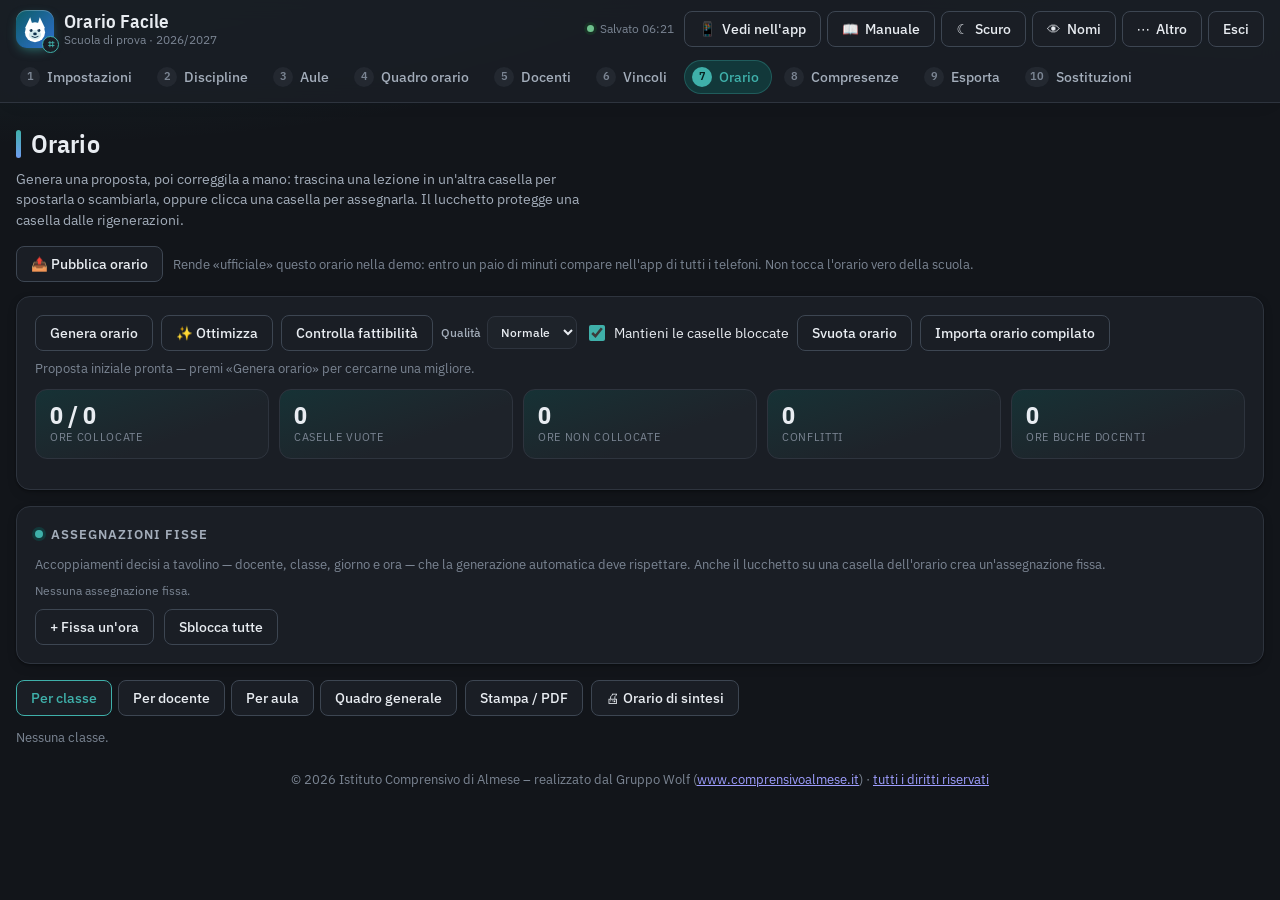
==== orario-facile/index.html @ a587cf49 "Add files via upload" ====
<!doctype html>
<!-- © 2026 Istituto Comprensivo di Almese (www.comprensivoalmese.it) – realizzato dal Gruppo Wolf.
     Tutti i diritti riservati: nessun uso senza permesso scritto della scuola (vedi LICENZA.md) -->
<html lang="it">
<head>
<meta charset="utf-8">
<meta name="viewport" content="width=device-width, initial-scale=1, viewport-fit=cover">
<script>
  // Tema di Orario Facile: SCURO per tutti; chiaro solo per chi lo sceglie con il tasto ☀/☾ (chiave orariofacile.tema = 'light').
  // Si imposta qui, prima degli stili, così la pagina (anche la porta d'ingresso) non lampeggia in chiaro mentre si carica.
  try { document.documentElement.setAttribute('data-theme', localStorage.getItem('orariofacile.tema') === 'light' ? 'light' : 'dark'); }
  catch (e) { document.documentElement.setAttribute('data-theme', 'dark'); }
</script>

<style>
:root{color-scheme:light dark;padding-top:env(safe-area-inset-top,0px);padding-bottom:env(safe-area-inset-bottom,0px)}
html,body{margin:0}
img{max-width:100%}
[hidden]{display:none!important}
/* menu a tendina, barre di scorrimento e caselle seguono il tema scelto, non quello del computer */
:root[data-theme="dark"]{color-scheme:dark}
:root[data-theme="light"]{color-scheme:light}
</style>
<title>Orario Facile</title>
<!-- Icona per iPhone/iPad ("Aggiungi alla schermata Home") -->
<link rel="icon" href="icona-TEST.svg" type="image/svg+xml">
<link rel="apple-touch-icon" sizes="180x180" href="../app/icone/apple-touch-icon-TEST.png">
<link rel="preconnect" href="https://fonts.googleapis.com">
<link rel="preconnect" href="https://fonts.gstatic.com" crossorigin>
<link rel="stylesheet" href="https://fonts.googleapis.com/css2?family=IBM+Plex+Sans:wght@400;500;600&family=IBM+Plex+Sans+Condensed:wght@600&display=swap">
<!-- stile della scheda Sostituzioni (i suoi file stanno nella cartella sostituzioni/) -->
<link rel="stylesheet" href="../sostituzioni/css/sostituzioni-TEST.css">
<link rel="stylesheet" href="scheda-compresenze-TEST.css">
<link rel="stylesheet" href="scheda-40ore-TEST.css">
<link rel="stylesheet" href="../app/css/piantine-TEST.css">
<!-- Porta d'ingresso: entra solo chi può modificare l'orario (vedi porta-TEST.js e ../app/js/ruoli-TEST.js) -->
<link rel="stylesheet" href="porta-TEST.css">
<script src="../app/js/config-TEST.js"></script>
<script src="../app/js/accesso-TEST.js"></script>
<script src="../app/js/ruoli-TEST.js"></script>
<script src="../app/js/nomi-TEST.js"></script>
<script src="../app/js/autorizzazioni-TEST.js"></script>
<script src="porta-TEST.js"></script>
<style>
:root{
  --bg:#f2f4f6; --surface:#ffffff; --surface-2:#e9ecf1; --surface-3:#f7f8fa;
  --line:#d8dde5; --line-2:#bcc4d0;
  --text:#191f27; --text-2:#5a6572; --text-3:#8b95a3;
  --accent:#0c5d66; --accent-2:#094950; --accent-soft:#d6ebed; --accent-ink:#ffffff;
  --ok:#2c7a4f; --ok-soft:#dcf0e3;
  --warn:#8d5a0c; --warn-soft:#fbeed3;
  --bad:#a52e28; --bad-soft:#fae0de;
  --les-s:58%; --les-l:91%; --les-ts:52%; --les-tl:25%; --les-bs:48%; --les-bl:60%;
  --r:14px; --r-sm:8px;
  --brand-2:#2f6fd0;   /* secondo colore del marchio (sfumatura con --accent), vicino al blu dell'app Luis@i */
  --shadow:0 1px 2px rgba(17,24,39,.05), 0 12px 32px -8px rgba(17,24,39,.16);
  --shadow-sm:0 1px 2px rgba(17,24,39,.04), 0 4px 14px -6px rgba(17,24,39,.08);
  --font:'IBM Plex Sans', system-ui, -apple-system, Segoe UI, Roboto, sans-serif;
  --font-c:'IBM Plex Sans Condensed','IBM Plex Sans', system-ui, sans-serif;
}
@media (prefers-color-scheme: dark){
  :root:not([data-theme="light"]){
    --bg:#12151a; --surface:#1a1e25; --surface-2:#232830; --surface-3:#1e232a;
    --line:#2e343e; --line-2:#3d4652;
    --text:#e8ecf1; --text-2:#a3adba; --text-3:#7b8593;
    --accent:#3fb0aa; --accent-2:#63c7c1; --accent-soft:#12383a; --accent-ink:#06211f;
    --ok:#6ec08c; --ok-soft:#183025;
    --warn:#e0ac5c; --warn-soft:#3a2d15;
    --bad:#ef8a83; --bad-soft:#3b1f1d;
    --les-s:34%; --les-l:22%; --les-ts:62%; --les-tl:84%; --les-bs:40%; --les-bl:45%;
    --brand-2:#6f9cf0;
    --shadow:0 1px 2px rgba(0,0,0,.4), 0 12px 32px -8px rgba(0,0,0,.55);
    --shadow-sm:0 1px 2px rgba(0,0,0,.3), 0 4px 14px -6px rgba(0,0,0,.4);
  }
}
:root[data-theme="dark"]{
  --bg:#12151a; --surface:#1a1e25; --surface-2:#232830; --surface-3:#1e232a;
  --line:#2e343e; --line-2:#3d4652;
  --text:#e8ecf1; --text-2:#a3adba; --text-3:#7b8593;
  --accent:#3fb0aa; --accent-2:#63c7c1; --accent-soft:#12383a; --accent-ink:#06211f;
  --ok:#6ec08c; --ok-soft:#183025;
  --warn:#e0ac5c; --warn-soft:#3a2d15;
  --bad:#ef8a83; --bad-soft:#3b1f1d;
  --les-s:34%; --les-l:22%; --les-ts:62%; --les-tl:84%; --les-bs:40%; --les-bl:45%;
  --brand-2:#6f9cf0;
  --shadow:0 1px 2px rgba(0,0,0,.4), 0 12px 32px -8px rgba(0,0,0,.55);
  --shadow-sm:0 1px 2px rgba(0,0,0,.3), 0 4px 14px -6px rgba(0,0,0,.4);
}
*{box-sizing:border-box}
body{margin:0;background:var(--bg);color:var(--text);font-family:var(--font);font-size:14px;line-height:1.45;-webkit-text-size-adjust:100%}
h1,h2,h3{margin:0;font-weight:600;text-wrap:balance}
p{margin:0 0 .6em}
button,input,select,textarea{font:inherit;color:inherit}
:focus-visible{outline:2px solid var(--accent);outline-offset:2px}

/* ---------- intestazione (barra in alto + schede) ----------
   Le schede (#tabs) stanno DENTRO l'intestazione: è un solo blocco che resta in alto mentre si scorre,
   quindi le schede non finiscono mai sotto la barra anche quando i tasti vanno a capo. */
body{background:
  radial-gradient(1200px 380px at 0% -120px, color-mix(in srgb,var(--accent) 16%,transparent), transparent 70%),
  radial-gradient(900px 320px at 100% -140px, color-mix(in srgb,var(--accent-2) 12%,transparent), transparent 70%),
  var(--bg);background-repeat:no-repeat;background-attachment:fixed}
.topbar{position:sticky;top:env(safe-area-inset-top,0px);z-index:40;display:flex;flex-wrap:wrap;gap:10px 14px;align-items:center;
  padding:10px 16px 0;background:color-mix(in srgb,var(--surface) 88%,transparent);
  -webkit-backdrop-filter:saturate(1.4) blur(10px);backdrop-filter:saturate(1.4) blur(10px);
  border-bottom:1px solid var(--line);box-shadow:0 6px 18px -14px rgba(17,24,39,.35)}
.brand{display:flex;align-items:center;gap:10px;min-width:0;flex:1 1 220px}
.brand-testi{display:flex;flex-direction:column;min-width:0;line-height:1.15}
.brand h1{font-family:var(--font-c);font-size:19px;letter-spacing:.2px;white-space:nowrap}
.brand .mark{position:relative;flex:0 0 auto;display:inline-grid;place-items:center;width:38px;height:38px;border-radius:11px;
  background:linear-gradient(135deg,#0c5d66 0%,#2f6fd0 100%);
  box-shadow:0 4px 12px -4px color-mix(in srgb,var(--accent) 70%,transparent),inset 0 1px 0 rgba(255,255,255,.25);
  --lupo-muso:#cfe9ec; --lupo-occhi:#0b2f4a}
.brand .mark .lupo{width:28px;height:28px;margin-top:1px}
/* il «⌗» di Orario Facile, piccolo, nell'angolo in basso a destra del lupo */
.brand .mark-griglia{position:absolute;right:-5px;bottom:-5px;display:grid;place-items:center;width:17px;height:17px;border-radius:50%;
  background:var(--surface);color:var(--accent);border:1.5px solid var(--accent);font-family:var(--font-c);font-size:11px;
  font-weight:600;line-height:1}
.brand .sub{color:var(--text-3);font-size:12px;white-space:nowrap;overflow:hidden;text-overflow:ellipsis}
.bar-actions{display:flex;gap:6px;align-items:center;flex-wrap:wrap}
.savestate{font-size:12px;color:var(--text-3);font-variant-numeric:tabular-nums;margin-right:4px}
.savestate:not(:empty)::before{content:"";display:inline-block;width:7px;height:7px;border-radius:50%;background:var(--ok);
  margin-right:6px;vertical-align:1px;box-shadow:0 0 0 3px var(--ok-soft)}

/* menu «⋯ Altro» (azioni usate di rado) */
.altro{position:relative}
.altro > summary{list-style:none}
.altro > summary::-webkit-details-marker{display:none}
.altro[open] > summary{border-color:var(--accent);color:var(--accent)}
.altro-menu{position:absolute;right:0;top:calc(100% + 6px);z-index:60;display:flex;flex-direction:column;gap:6px;min-width:210px;
  padding:8px;background:var(--surface);border:1px solid var(--line);border-radius:12px;box-shadow:var(--shadow)}
.altro-menu .btn{justify-content:flex-start;width:100%}

.tabs{flex:1 0 100%;display:flex;gap:4px;overflow-x:auto;margin:0 -16px;padding:2px 12px 8px;
  scrollbar-width:thin;scrollbar-color:var(--line-2) transparent}
.tabs::-webkit-scrollbar{height:6px}
.tabs::-webkit-scrollbar-thumb{background:var(--line-2);border-radius:999px}
.tabs::-webkit-scrollbar-track,.tabs::-webkit-scrollbar-button{display:none;background:transparent}
.tabs button{flex:0 0 auto;display:inline-flex;align-items:center;gap:7px;background:none;border:1px solid transparent;border-radius:999px;
  padding:6px 12px 6px 7px;cursor:pointer;color:var(--text-2);font-weight:500;white-space:nowrap;transition:background .15s,color .15s}
.tabs button:hover{color:var(--text);background:var(--surface-2)}
.tabs button[aria-selected="true"]{color:var(--accent);background:var(--accent-soft);
  border-color:color-mix(in srgb,var(--accent) 30%,transparent)}
.tabs .tnum{display:inline-grid;place-items:center;min-width:20px;height:20px;padding:0 5px;border-radius:999px;background:var(--surface-2);
  color:var(--text-3);font-size:11px;font-weight:600;font-variant-numeric:tabular-nums}
.tabs button[aria-selected="true"] .tnum{background:var(--accent);color:var(--accent-ink)}

main{padding-block:22px 60px;padding-left:16px;padding-right:16px;max-width:1500px;margin:0 auto}
.panel[hidden]{display:none!important}
.panel:not([hidden]){animation:entra .22s ease-out}
@keyframes entra{from{opacity:0;transform:translateY(4px)}to{opacity:1;transform:none}}
.phead{margin-bottom:16px}
.phead h2{font-family:var(--font-c);font-size:26px;letter-spacing:.1px;display:flex;align-items:center;gap:10px}
.phead h2::before{content:"";width:5px;height:1.05em;border-radius:3px;background:linear-gradient(var(--accent),var(--brand-2))}
.phead p{color:var(--text-2);max-width:72ch;margin-top:6px}

.card{background:var(--surface);border:1px solid var(--line);border-radius:var(--r);padding:18px;margin-bottom:16px;box-shadow:var(--shadow-sm)}
.card > h3{display:flex;align-items:center;gap:8px;font-size:12.5px;letter-spacing:.08em;text-transform:uppercase;color:var(--text-2);margin-bottom:12px}
.card > h3::before{content:"";width:8px;height:8px;border-radius:50%;background:var(--accent);box-shadow:0 0 0 3px var(--accent-soft)}
.grid2{display:grid;grid-template-columns:repeat(auto-fit,minmax(230px,1fr));gap:12px}
.row{display:flex;gap:10px;align-items:center;flex-wrap:wrap}
.spread{justify-content:space-between}
.stack{display:flex;flex-direction:column;gap:4px}
label.fl{display:flex;flex-direction:column;gap:4px;font-size:12px;color:var(--text-2);font-weight:500}
input[type=text],input[type=number],select,textarea{background:var(--surface-3);border:1px solid var(--line);border-radius:var(--r-sm);
  padding:7px 9px;color:var(--text);width:100%;font-variant-numeric:tabular-nums;transition:border-color .15s,box-shadow .15s}
input[type=text]:focus,input[type=number]:focus,select:focus,textarea:focus{outline:none;border-color:var(--accent);
  box-shadow:0 0 0 3px var(--accent-soft)}
input[type=number]{max-width:110px}
textarea{font-family:ui-monospace,SFMono-Regular,Menlo,monospace;font-size:12px;line-height:1.5}
input[type=checkbox]{accent-color:var(--accent);width:16px;height:16px}
input[type=color]{width:38px;height:30px;padding:0;border:1px solid var(--line);border-radius:6px;background:none}

/* ---------- Tasti: UNA SOLA LINEA DI STILE in tutte le schede ----------
   Tutti i tasti (.btn, anche nella scheda Sostituzioni e nella porta d'ingresso) hanno la stessa forma, la stessa
   altezza, lo stesso carattere e gli stessi colori: sfondo chiaro e bordo sottile. Le vecchie varianti «ghost», «sm» e
   «pubblica» non cambiano più l'aspetto (restano nell'HTML ma sono solo nomi). Uniche eccezioni, per il significato:
   - danger (azioni che cancellano): stesso tasto, con testo e bordo rossi;
   - tasto scelto/premuto (aria-pressed="true", come nei gruppi «Per classe / Per docente…»): bordo e testo blu di 1px,
     senza riempimento, come nell'app Luis@i. */
.btn,.seg button,.iconbtn{display:inline-flex;align-items:center;justify-content:center;gap:6px;min-height:36px;
  padding:6px 14px;border:1px solid var(--line-2);border-radius:var(--r-sm);background:var(--surface);color:var(--text);
  font-size:13.5px;font-weight:500;line-height:1.2;cursor:pointer;text-decoration:none;
  box-shadow:0 1px 0 rgba(17,24,39,.05);transition:background .15s,border-color .15s,color .15s,transform .15s,box-shadow .15s}
.btn:hover,.seg button:hover,.iconbtn:hover{background:var(--surface-2);border-color:var(--accent);transform:translateY(-1px);
  box-shadow:0 4px 10px -6px color-mix(in srgb,var(--accent) 60%,transparent)}
.btn:active,.seg button:active,.iconbtn:active{transform:none;box-shadow:none}
.btn:focus-visible,.seg button:focus-visible,.iconbtn:focus-visible{outline:2px solid var(--accent);outline-offset:2px}
.btn.danger,.iconbtn.danger{color:var(--bad);border-color:var(--bad)}
.btn.danger:hover{background:var(--bad-soft)}
.btn[aria-pressed="true"],.seg button[aria-pressed="true"]{color:var(--accent);border-color:var(--accent);background:var(--surface)}
.btn:disabled,.iconbtn:disabled{opacity:.5;cursor:not-allowed;transform:none;box-shadow:none}
/* tasti con la sola icona (✕, ↑, ↓…): quadrati, alti come gli altri */
.iconbtn{width:36px;padding:0}
.iconbtn:hover{border-color:var(--bad);color:var(--bad)}
.pubblica-barra{display:flex;flex-wrap:wrap;align-items:center;gap:10px;margin:0 0 14px}
.pubblica-barra .hint{flex:1 1 260px}
/* collegamenti a forma di testo (non sono tasti): restano sottolineabili e blu */
.linkish{background:none;border:0;color:var(--accent);cursor:pointer;padding:2px 4px;font-weight:500}

.tag{display:inline-flex;align-items:center;gap:5px;border-radius:999px;padding:2px 9px;font-size:12px;font-weight:500;
  background:var(--surface-2);color:var(--text-2)}
.tag.ok{background:var(--ok-soft);color:var(--ok)}
.tag.warn{background:var(--warn-soft);color:var(--warn)}
.tag.bad{background:var(--bad-soft);color:var(--bad)}
.tag.acc{background:var(--accent-soft);color:var(--accent)}
.hint{font-size:12.5px;color:var(--text-3)}

.tablewrap{overflow-x:auto;border:1px solid var(--line);border-radius:var(--r);background:var(--surface)}
table{border-collapse:separate;border-spacing:0;width:100%;font-variant-numeric:tabular-nums}
th,td{padding:7px 10px;text-align:left;border-bottom:1px solid var(--line);vertical-align:middle}
thead th{position:sticky;top:0;background:var(--surface-2);font-size:11.5px;letter-spacing:.05em;text-transform:uppercase;
  color:var(--text-2);z-index:2;white-space:nowrap}
tbody tr:last-child td{border-bottom:0}
/* riga sotto il mouse leggermente evidenziata (non nella griglia dell'orario, che ha già i suoi colori) */
table:not(.tt) tbody tr:hover > td{background:color-mix(in srgb,var(--accent-soft) 35%,transparent)}
td input[type=text]{min-width:120px}
td input[type=number]{width:64px}
.num{text-align:right}
.mini{font-size:12px;color:var(--text-3)}

/* ---------- timetable grid ---------- */
.tt{border-collapse:separate;border-spacing:0;width:100%;table-layout:fixed;min-width:640px}
.tt th,.tt td{border:1px solid var(--line);padding:0}
.tt thead th{background:var(--surface-2);font-family:var(--font-c);font-size:13px;text-transform:none;letter-spacing:.02em;
  padding:8px 4px;text-align:center;color:var(--text)}
.tt tbody th{background:var(--surface-2);font-size:11.5px;color:var(--text-2);text-align:center;padding:4px 6px;width:74px;
  font-weight:500;line-height:1.2}
.tt tbody th.pom{background:var(--accent-soft);color:var(--accent)}
.tt td{height:54px;background:var(--surface);position:relative;padding:2px}
.tt td.off{background:repeating-linear-gradient(135deg,var(--surface-2),var(--surface-2) 6px,transparent 6px,transparent 12px)}
.tt td.drop{outline:2px dashed var(--accent);outline-offset:-3px}
.lesson{--h:200;height:100%;min-height:50px;padding:5px 7px;border-radius:7px;display:flex;flex-direction:column;gap:1px;justify-content:center;cursor:grab;
  background:hsl(var(--h) var(--les-s) var(--les-l));color:hsl(var(--h) var(--les-ts) var(--les-tl));
  border-left:3px solid hsl(var(--h) var(--les-bs) var(--les-bl));overflow:hidden}
.lesson{transition:transform .12s,box-shadow .12s}
.lesson:hover{filter:brightness(.97);transform:translateY(-1px);box-shadow:0 4px 10px -6px hsl(var(--h) 40% 30% / .6)}
.lesson .d{font-weight:600;font-size:12.5px;line-height:1.15;white-space:nowrap;overflow:hidden;text-overflow:ellipsis}
.lesson .t{font-size:11px;opacity:.85;white-space:nowrap;overflow:hidden;text-overflow:ellipsis}
.lesson .aula{font-size:10.5px;font-weight:600;letter-spacing:.02em;opacity:.95;display:flex;align-items:center;gap:3px}
.lesson.clash{box-shadow:inset 0 0 0 2px var(--bad)}
.lesson.locked::after{content:"lucchetto";position:absolute}
.lesson .lk{position:absolute;top:2px;right:3px;font-size:10px;opacity:.7}
.lesson .co{font-size:10.5px;opacity:.9;white-space:nowrap;overflow:hidden;text-overflow:ellipsis}
.tt td.empty-hint::after{content:"+";position:absolute;inset:0;display:grid;place-items:center;color:var(--text-3);opacity:0;font-size:18px}
.tt td:hover.empty-hint::after{opacity:.6}
.legend{display:flex;flex-wrap:wrap;gap:6px;margin-top:10px}
.legend span{display:inline-flex;align-items:center;gap:5px;font-size:12px;color:var(--text-2)}
.legend i{width:11px;height:11px;border-radius:3px;display:inline-block}

.toolbar{display:flex;flex-wrap:wrap;gap:8px;align-items:center;margin-bottom:12px}
/* gruppo di tasti a scelta (es. «Per classe / Per docente / Per aula»): gli stessi tasti di sopra, un po' distanziati */
.seg{display:inline-flex;flex-wrap:wrap;gap:6px}

.report{display:grid;grid-template-columns:repeat(auto-fill,minmax(min(320px,100%),1fr));gap:6px;margin-top:12px}
.msg{display:flex;gap:8px;align-items:flex-start;padding:7px 10px 7px 12px;border-radius:var(--r-sm);font-size:12.5px;border:1px solid transparent;
  border-left-width:3px}
.msg.bad{border-left-color:var(--bad)!important}
.msg.warn{border-left-color:var(--warn)!important}
.msg.ok{border-left-color:var(--ok)!important}
.msg.bad{background:var(--bad-soft);color:var(--bad);border-color:color-mix(in srgb,var(--bad) 25%,transparent)}
.msg.warn{background:var(--warn-soft);color:var(--warn);border-color:color-mix(in srgb,var(--warn) 25%,transparent)}
.msg.ok{background:var(--ok-soft);color:var(--ok);border-color:color-mix(in srgb,var(--ok) 25%,transparent)}
.stats{display:grid;grid-template-columns:repeat(auto-fit,minmax(150px,1fr));gap:10px}
.stat{display:flex;flex-direction:column;gap:2px;padding:12px 14px;border-radius:12px;border:1px solid var(--line);
  background:linear-gradient(160deg,color-mix(in srgb,var(--accent-soft) 70%,var(--surface-3)) 0%,var(--surface-3) 65%)}
.stat b{font-size:24px;line-height:1.1;font-family:var(--font-c);font-variant-numeric:tabular-nums;color:var(--text)}
.stat span{font-size:11px;color:var(--text-3);text-transform:uppercase;letter-spacing:.06em}

.pool{display:flex;flex-wrap:wrap;gap:6px}
.chip{display:inline-flex;align-items:center;gap:6px;border:1px solid var(--line-2);border-radius:999px;padding:3px 10px;font-size:12px;
  background:var(--surface);cursor:grab}
.chip.bad{border-color:var(--bad);color:var(--bad);background:var(--bad-soft)}
.chip.sel{outline:2px solid var(--accent);outline-offset:1px}

/* ---------- overlay ---------- */
.overlay{position:fixed;inset:0;background:rgba(10,14,20,.45);-webkit-backdrop-filter:blur(3px);backdrop-filter:blur(3px);
  display:grid;place-items:center;z-index:100;padding:16px}
.overlay[hidden]{display:none!important}
.modal{background:var(--surface);border:1px solid var(--line);border-radius:18px;box-shadow:var(--shadow);width:min(560px,100%);
  max-height:85vh;overflow:auto;padding:22px;animation:entra .18s ease-out;border-top:4px solid var(--accent)}
.modal h3{font-family:var(--font-c);font-size:18px;margin-bottom:10px}
.modal .foot{display:flex;gap:8px;justify-content:flex-end;margin-top:16px;flex-wrap:wrap}

.indisp{border-collapse:separate;border-spacing:2px}
.indisp td,.indisp th{border:0;padding:0}
.indisp th{font-size:10.5px;color:var(--text-3);text-align:center;background:none;position:static;text-transform:none}
.indisp button{width:100%;min-width:30px;height:22px;border:1px solid var(--line);background:var(--surface-3);border-radius:4px;cursor:pointer;font-size:10px;color:var(--text-3)}
.indisp button[data-on="1"]{background:var(--bad-soft);border-color:var(--bad);color:var(--bad)}

@media (max-width:640px){
  main{padding-left:16px;padding-right:16px}
  .brand h1{font-size:17px}
  .card{padding:12px}
  /* telefono: l'intestazione resta in alto mentre si scorre, quindi deve essere bassa:
     i tasti della barra diventano sole icone (la scritta resta per i lettori di schermo e nel suggerimento) */
  .bar-actions .etichetta{position:absolute;width:1px;height:1px;overflow:hidden;clip-path:inset(50%);white-space:nowrap}
  .bar-actions > .btn,.altro > summary{min-width:36px;padding:6px 9px}
  .savestate{order:5;flex:1 0 100%;font-size:11px;margin:0}
  .savestate:empty{display:none}
}
@media print{
  .topbar,.tabs,.toolbar,.no-print{display:none!important}
  body{background:#fff}
  main{padding:0;max-width:none}
  .card{border:0;padding:0;break-inside:avoid}
  .tt{page-break-inside:avoid}
}
@media (prefers-reduced-motion:reduce){*{animation:none!important;transition:none!important}}
</style>

</head>
<body>
<header class="topbar">
  <div class="brand">
    <!-- marchio: la testa di lupo del Gruppo Wolf (lo stesso disegno del manuale) con il «⌗» di Orario Facile nell'angolo -->
    <span class="mark" aria-hidden="true">
      <svg viewBox="0 0 64 64" class="lupo">
        <polygon points="9,28 21,3 29,29" fill="#fff"/>
        <polygon points="55,28 43,3 35,29" fill="#fff"/>
        <circle cx="32" cy="37" r="23" fill="#fff"/>
        <ellipse cx="32" cy="43" rx="14" ry="11" fill="var(--lupo-muso)"/>
        <circle cx="23" cy="33" r="3.4" fill="var(--lupo-occhi)"/>
        <circle cx="41" cy="33" r="3.4" fill="var(--lupo-occhi)"/>
        <circle cx="21.8" cy="31.7" r="1.1" fill="#fff"/>
        <circle cx="39.8" cy="31.7" r="1.1" fill="#fff"/>
        <ellipse cx="32" cy="41" rx="4.2" ry="3.2" fill="var(--lupo-occhi)"/>
        <path d="M25,47 Q32,52 39,47" stroke="var(--lupo-occhi)" stroke-width="2.2" fill="none" stroke-linecap="round"/>
      </svg>
      <span class="mark-griglia">⌗</span>
    </span>
    <div class="brand-testi">
      <h1>Orario Facile</h1>
      <span class="sub" id="brandSub"></span>
    </div>
  </div>
  <div class="bar-actions">
    <span class="savestate" id="saveState"></span>
    <!-- apre l'app di visualizzazione: legge questo orario dal browser e si aggiorna in tempo reale -->
    <a class="btn ghost sm" href="../app/" target="orariodada" style="text-decoration:none" title="Vedi nell'app">📱 <span class="etichetta">Vedi nell'app</span></a>
    <a class="btn ghost sm" href="manuale-TEST.html" style="text-decoration:none" title="Manuale per i modificatori («Chiudi manuale» riporta qui)">📖 <span class="etichetta">Manuale</span></a>
    <button class="btn ghost sm" id="btnTema" title="Tema scuro: tocca per passare al chiaro">☾ <span class="etichetta">Scuro</span></button>
    <button class="btn ghost sm" id="btnNomi" title="Mostra i nomi veri dei docenti al posto dei codici (serve il permesso sul file riservato in Google Drive)">👁 <span class="etichetta">Nomi</span></button>
    <!-- azioni che si usano di rado (e «Azzera tutto», che cancella): stanno in un menu a tendina per non sbagliare -->
    <details class="altro">
      <summary class="btn ghost sm" title="Altre azioni sui dati">⋯ <span class="etichetta">Altro</span></summary>
      <div class="altro-menu">
        <button class="btn ghost sm" id="btnScuola" title="Riparte da una scuola vuota (copia di prova)">Scuola vuota</button>
        <button class="btn ghost sm" id="btnEsempio">Dati di esempio</button>
        <button class="btn ghost sm danger" id="btnAzzera">Azzera tutto</button>
      </div>
    </details>
  </div>
  <!-- le schede stanno dentro l'intestazione: così restano sempre visibili e non finiscono mai sotto la barra -->
  <nav class="tabs" id="tabs" role="tablist"></nav>
</header>

<main>
  <!-- 1 IMPOSTAZIONI -->
  <section class="panel" id="p-setup" role="tabpanel" hidden>
    <div class="phead">
      <h2>Impostazioni e classi</h2>
      <p>Definisci i giorni di lezione, quante ore si svolgono al mattino e al pomeriggio, e l'elenco delle classi con il loro orario giornaliero.</p>
    </div>
    <div class="card">
      <h3>Scuola</h3>
      <div class="grid2">
        <label class="fl">Denominazione<input type="text" id="cfgNome"></label>
        <label class="fl">Anno scolastico<input type="text" id="cfgAnno"></label>
      </div>
    </div>
    <div class="card">
      <h3>Settimana scolastica</h3>
      <div class="row" id="cfgGiorni"></div>
      <div class="grid2" style="margin-top:12px">
        <label class="fl">Ore mattutine massime<input type="number" id="cfgOreM" min="1" max="8"></label>
        <label class="fl">Ore pomeridiane massime<input type="number" id="cfgOreP" min="0" max="5"></label>
        <label class="fl">Durata ora (min)<input type="number" id="cfgDurata" min="30" max="90" step="5"></label>
        <label class="fl">Inizio lezioni<input type="text" id="cfgInizio" placeholder="08:00"></label>
      </div>
      <p class="hint" style="margin-top:8px">Le ore pomeridiane vengono usate solo dalle classi a tempo prolungato: si impostano classe per classe nella tabella qui sotto.</p>
    </div>
    <div class="card">
      <h3>Classi</h3>
      <div class="toolbar">
        <label class="fl" style="flex-direction:row;align-items:center;gap:6px">Prime<input type="number" id="nPrime" min="0" max="15" value="5"></label>
        <label class="fl" style="flex-direction:row;align-items:center;gap:6px">Seconde<input type="number" id="nSeconde" min="0" max="15" value="5"></label>
        <label class="fl" style="flex-direction:row;align-items:center;gap:6px">Terze<input type="number" id="nTerze" min="0" max="15" value="5"></label>
        <button class="btn sm" id="btnGenClassi">Crea elenco classi</button>
        <span class="hint">Le sezioni vengono nominate A, B, C… e si possono rinominare.</span>
      </div>
      <div class="tablewrap"><table id="tbClassi"></table></div>
      <div class="row" style="margin-top:10px">
        <button class="btn ghost sm" id="btnAddClasse">+ Aggiungi classe</button>
        <button class="btn ghost sm" id="btnApplicaOrarioTutte">Applica orario della prima classe a tutte</button>
      </div>
    </div>
  </section>

  <!-- 2 DISCIPLINE -->
  <section class="panel" id="p-discipline" role="tabpanel" hidden>
    <div class="phead">
      <h2>Discipline</h2>
      <p>Sigla e colore compaiono nelle caselle dell'orario. Le preferenze guidano la generazione automatica: sono desiderata, non divieti.</p>
    </div>
    <div class="card">
      <div class="tablewrap"><table id="tbDiscipline"></table></div>
      <div class="row" style="margin-top:10px">
        <button class="btn ghost sm" id="btnAddDisc">+ Aggiungi disciplina</button>
      </div>
    </div>
  </section>

  <!-- 3 AULE -->
  <section class="panel" id="p-aule" role="tabpanel" hidden>
    <div class="phead">
      <h2>Aule</h2>
      <p>Le classi si spostano a ogni cambio d'ora: ogni docente lavora in una o più aule. Un'aula può essere condivisa da più docenti, mai nella stessa ora, salvo le aule
        segnate come «più classi insieme» (palestra, aula magna, laboratorio grande), che possono ospitare più lezioni contemporaneamente. Il numero dell'aula compare in ogni casella dell'orario.</p>
    </div>
    <div class="card">
      <h3>Quante aule</h3>
      <div class="toolbar">
        <label class="fl" style="flex-direction:row;align-items:center;gap:6px">Numero di aule<input type="number" id="nAule" min="0" max="99" value="15"></label>
        <label class="fl" style="flex-direction:row;align-items:center;gap:6px">Chiamate<input type="text" id="prefAule" value="Aula" style="width:110px"></label>
        <button class="btn sm" id="btnGenAule">Crea elenco aule</button>
        <button class="btn ghost sm" id="btnAuleRapide">Aggiungi palestra e laboratori</button>
      </div>
      <div id="auleMsg" class="report"></div>
    </div>
    <div class="card">
      <h3>Elenco</h3>
      <div class="tablewrap"><table id="tbAule"></table></div>
      <div class="row" style="margin-top:10px">
        <button class="btn ghost sm" id="btnAddAula">+ Aggiungi aula</button>
      </div>
      <p class="hint" style="margin-top:8px">Un docente senza aula assegnata non occupa nessuno spazio: la casella dell'orario resterà senza numero.</p>
    </div>
    <!-- Dove si trova ogni aula: si segna sulla piantina del piano (scheda-piantine-TEST.js); nell'app diventa «📍 Dov'è» -->
    <div class="card no-print">
      <h3>Aule sulla piantina</h3>
      <div id="piantineApp"><p class="hint">Caricamento…</p></div>
    </div>
  </section>

  <!-- 4 QUADRO ORARIO -->
  <section class="panel" id="p-quadro" role="tabpanel" hidden>
    <div class="phead">
      <h2>Quadro orario settimanale</h2>
      <p>Ore di ciascuna disciplina in ciascuna classe. L'ultima riga confronta il totale con le ore disponibili in quella classe.</p>
    </div>
    <div class="card">
      <div class="toolbar">
        <button class="btn ghost sm" id="btnPreset30">Preset 30 ore (tempo normale)</button>
        <button class="btn ghost sm" id="btnPreset36">Preset 36 ore (tempo prolungato)</button>
        <button class="btn ghost sm" id="btnCopiaPrima">Copia la prima colonna su tutte</button>
      </div>
      <div class="tablewrap"><table id="tbQuadro"></table></div>
    </div>
  </section>

  <!-- 5 DOCENTI -->
  <section class="panel" id="p-docenti" role="tabpanel" hidden>
    <div class="phead">
      <h2>Docenti e cattedre</h2>
      <p>Per ogni docente: le discipline insegnate, le ore in ciascuna classe, le aule in cui lavora e le eventuali indisponibilità.</p>
    </div>
    <div class="card no-print">
      <h3>Copertura del quadro orario</h3>
      <div id="copertura" class="report"></div>
    </div>
    <div class="row" style="margin-bottom:12px">
      <button class="btn" id="btnAddDoc">+ Aggiungi docente</button>
      <span class="hint" id="docSummary"></span>
    </div>
    <div id="listaDocenti"></div>
  </section>

  <!-- 6 VINCOLI -->
  <section class="panel" id="p-vincoli" role="tabpanel" hidden>
    <div class="phead">
      <h2>Criteri e vincoli</h2>
      <p>I vincoli rigidi non vengono mai violati dalla generazione automatica. Le preferenze hanno un peso: più è alto, più l'algoritmo cerca di rispettarle.</p>
    </div>
    <div class="card"><h3>Vincoli rigidi</h3><div id="vincoliHard" class="stack"></div></div>
    <div class="card"><h3>Preferenze</h3><div id="vincoliSoft" class="stack"></div></div>
  </section>

  <!-- 7 ORARIO -->
  <section class="panel" id="p-orario" role="tabpanel" hidden>
    <div class="phead">
      <h2>Orario</h2>
      <p>Genera una proposta, poi correggila a mano: trascina una lezione in un'altra casella per spostarla o scambiarla, oppure clicca una casella per assegnarla. Il lucchetto protegge una casella dalle rigenerazioni.</p>
    </div>
    <!-- Pubblicazione su Google Drive (vedi pubblica-TEST.js): NASCOSTA per scelta, perché l'app legge l'orario da GitHub
         (dati/orario-TEST.json, fileOrarioPubblicato vuoto in config-TEST.js). Per riattivarla togliere "hidden" qui sotto. -->
    <div class="pubblica-barra no-print" hidden>
      <button class="btn pubblica" id="btnPubblicaOrario">📤 Pubblica orario</button>
      <span class="hint" id="statoPubblicaOrario">Salva l'orario su Google Drive: l'app Luis@i lo mostra a tutti entro pochi minuti. Viene salvato anche il backup del giorno nella cartella «backup orario».</span>
    </div>
    <!-- DEMO ONLINE: pubblica l'orario nel repository GitHub della demo (vedi pubblicaInLocale) -->
    <div class="pubblica-barra no-print">
      <button class="btn pubblica btnPubblicaLocale">📤 Pubblica orario</button>
      <span class="hint statoPubblicaLocale">Rende «ufficiale» questo orario nella demo: entro un paio di minuti compare nell'app di tutti i telefoni. Non tocca l'orario vero della scuola.</span>
    </div>
    <div class="card no-print">
      <div class="toolbar">
        <button class="btn" id="btnGenera">Genera orario</button>
        <button class="btn" id="btnOttimizza" title="Migliora l'orario attuale (anche importato) spostando poche ore: meno buchi e giornate di un'ora, stessi vincoli">✨ Ottimizza</button>
        <button class="btn ghost sm danger" id="btnFerma" hidden title="Ferma il calcolo e tieni il miglior orario trovato finora">Interrompi</button>
        <button class="btn ghost sm" id="btnFattibilita" title="Verifica se con i dati e i vincoli attuali un orario senza criticità è possibile">Controlla fattibilità</button>
        <label class="fl" style="flex-direction:row;align-items:center;gap:6px">Qualità
          <select id="selQualita" style="width:auto">
            <option value="24">Veloce</option>
            <option value="120" selected>Normale</option>
            <option value="400">Accurata</option>
          </select>
        </label>
        <label class="row" style="gap:6px"><input type="checkbox" id="chkLock" checked> Mantieni le caselle bloccate</label>
        <button class="btn ghost sm" id="btnSvuotaOrario">Svuota orario</button>
        <button class="btn ghost sm" id="btnImportOrario" title="Carica un orario già compilato da un file Excel (una riga per docente, una colonna per ogni ora)">Importa orario compilato</button>
        <input type="file" id="fileOrarioComp" accept=".xlsx,.xlsm" hidden>
        <span id="genState" class="hint"></span>
      </div>
      <div class="stats" id="statsOrario"></div>
      <div id="reportOrario" class="report"></div>
      <div id="poolWrap" style="margin-top:12px" hidden>
        <h3 style="font-size:12px;text-transform:uppercase;letter-spacing:.06em;color:var(--text-2);margin-bottom:6px">Ore non collocate — trascinale in una casella libera, anche nelle viste Docente e Aula (oppure fai clic sull'ora e poi sulla casella)</h3>
        <div class="pool" id="pool"></div>
      </div>
    </div>
    <div class="card no-print">
      <h3>Assegnazioni fisse</h3>
      <p class="hint" style="margin-bottom:8px">Accoppiamenti decisi a tavolino — docente, classe, giorno e ora — che la generazione automatica deve rispettare. Anche il lucchetto su una casella dell'orario crea un'assegnazione fissa.</p>
      <div id="listaFisse" class="pool"></div>
      <div class="row" style="margin-top:10px">
        <button class="btn ghost sm" id="btnAddFissa">+ Fissa un'ora</button>
        <button class="btn ghost sm" id="btnSbloccaTutte">Sblocca tutte</button>
      </div>
    </div>
    <div class="toolbar no-print">
      <div class="seg" id="segVista">
        <button data-v="classe" aria-pressed="true">Per classe</button>
        <button data-v="docente" aria-pressed="false">Per docente</button>
        <button data-v="aula" aria-pressed="false">Per aula</button>
        <button data-v="generale" aria-pressed="false">Quadro generale</button>
      </div>
      <select id="selSoggetto" style="width:auto;max-width:260px"></select>
      <button class="btn ghost sm" id="btnStampa">Stampa / PDF</button>
      <!-- quadro orario per docente in una pagina, da stampare per i piani e la segreteria (sintesi-TEST.js) -->
      <button class="btn ghost sm" id="btnSintesi" title="Quadro orario per docente in una pagina A4 orizzontale, con i colori della legenda">🖨 Orario di sintesi</button>
    </div>
    <div id="vistaOrario"></div>
  </section>

  <!-- 8 ESPORTA -->
  <section class="panel" id="p-esporta" role="tabpanel" hidden>
    <div class="phead">
      <h2>Salvataggio ed esportazione</h2>
      <p>Il lavoro viene salvato automaticamente in questo browser. Per spostarlo su un altro computer, o per conservarne una copia, usa il file di backup.</p>
    </div>
    <div class="card">
      <h3>Pubblica nell'app Luis@i</h3>
      <p class="hint">Su questo dispositivo l'app <a href="../app/" target="orariodada">Luis@i</a> mostra già questo orario e si aggiorna mentre lo modifichi.
        Per farlo vedere a <b>tutti</b> (telefoni, tablet, monitor di classe):</p>
      <ol class="hint">
        <li><b>DEMO</b>: premi «📤 Pubblica orario» (la prima volta chiede il token GitHub di chi presenta;
          nell'originale qui si scarica orario.json e lo si carica su GitHub a mano);</li>
        <li>entro un paio di minuti l'app lo mostra su tutti i telefoni (serve anche alla scheda Sostituzioni).</li>
      </ol>
      <div class="row"><button class="btn btnPubblicaLocale">📤 Pubblica orario</button>
        <button class="btn ghost" id="btnPubblicaApp">Scarica orario-TEST.json</button>
        <span class="hint statoPubblicaLocale"></span></div>
    </div>
    <!-- Foglio database su Google Drive: Orario Facile lo carica e ci salva (vedi database-TEST.js e DATABASE-TEST.md) -->
    <div class="card">
      <h3>Foglio database (Google Drive)</h3>
      <p class="hint">L'archivio dell'orario è un Foglio Google condiviso: <b>Carica dal Foglio</b> prende da lì classi, docenti,
        cattedre e orario; <b>Salva sul Foglio</b> ci scrive l'orario di questo computer. Il Foglio si può modificare anche a mano
        (la griglia «Orario» ha una riga per docente: scrivi <code>1A</code>, <code>1A STO</code>, <code>1A ITA @MENSA</code>, <code>+2B SOS</code>).</p>
      <div class="row">
        <button class="btn" id="btnDbCarica">📥 Carica dal Foglio</button>
        <button class="btn" id="btnDbSalva">📤 Salva sul Foglio</button>
        <span class="hint" id="statoDb">Serve l'accesso con l'account della scuola e il permesso di modifica sul Foglio.</span>
      </div>
      <!-- Chi può usare Orario Facile e fare le sostituzioni: scheda «Autorizzazioni» del Foglio (app/js/autorizzazioni-TEST.js) -->
      <p class="hint" style="margin-top:12px"><b>Autorizzazioni</b>: nel file «Autorizzazioni» su Drive (condiviso solo con gli autorizzati) c'è una riga per persona
        (Nome, Cognome, Email) con SI nelle colonne <b>Orario Facile</b> e <b>Sostituzioni</b>. Solo chi ha SI può entrare qui o fare le
        sostituzioni, e nell'app vede le voci corrispondenti.</p>
      <div class="row"><button class="btn" id="btnCreaAutorizzazioni">Crea la scheda Autorizzazioni</button>
        <span class="hint" id="statoAutorizzazioni">Una volta sola: copia chi è autorizzato alle sostituzioni nel foglio di prima e aggiunge te.</span></div>
    </div>
    <div class="card">
      <h3>Backup completo (.json)</h3>
      <div class="row">
        <button class="btn" id="btnExportJson">Scarica backup</button>
        <button class="btn ghost" id="btnMostraJson">Mostra testo da copiare</button>
        <button class="btn ghost" id="btnImportJson">Importa da file</button>
        <button class="btn ghost" id="btnIncollaJson">Importa da testo</button>
        <input type="file" id="fileJson" accept=".json,application/json" hidden>
      </div>
    </div>
    <div class="card">
      <h3>Orario di sintesi (per i piani e la segreteria)</h3>
      <p class="hint">Il quadro orario per docente in una sola pagina A4 orizzontale, con i colori di potenziamento, Alternativa,
        mensa e compresenze: da stampare (o salvare in PDF) oppure da aprire in Excel.</p>
      <div class="row"><button class="btn" id="btnSintesiEsporta">🖨 Orario di sintesi</button></div>
    </div>
    <div class="card">
      <h3>Tabelle (.csv, si aprono in Excel)</h3>
      <div class="row">
        <button class="btn ghost" id="btnCsvClassi">Orario di tutte le classi</button>
        <button class="btn ghost" id="btnCsvDocenti">Orario di tutti i docenti</button>
        <button class="btn ghost" id="btnCsvCattedre">Elenco cattedre</button>
      </div>
      <p class="hint" style="margin-top:8px">Se il download non parte (succede quando l'app è aperta dentro Claude), compare il testo da copiare e incollare in un file.</p>
    </div>
    <div class="card">
      <h3>Importa da foglio di calcolo (.csv, .xlsx)</h3>
      <p class="hint">Due modelli, da compilare in Excel: <b>docenti</b> (Docente · Aula · Classe · Disciplina · Ore, una riga per cattedra)
        e <b>classi</b> (Classe e una colonna per ogni materia con le ore settimanali). Puoi scegliere uno o più file insieme:
        prima di cambiare i dati compare un riepilogo da confermare.</p>
      <div class="row">
        <button class="btn" id="btnImportFoglio">Scegli i file da importare</button>
        <button class="btn ghost" id="btnModDocenti">Modello docenti</button>
        <button class="btn ghost" id="btnModClassi">Modello classi</button>
        <input type="file" id="fileFoglio" accept=".csv,.txt,.xlsx,.xlsm,text/csv" multiple hidden>
      </div>
      <p class="hint" style="margin-top:12px">Hai un orario in formato «MATERIA · DOCENTE · SPAZI SETT. · 1A · 2A…» (file .xlsm)?
        Il programma prepara il foglio <b>Cattedre</b> già compilato con docenti, classi e ore: tu aggiungi la disciplina
        (basta sulla prima riga del docente se è sempre la stessa) e dividi le ore quando in una classe insegna più materie.</p>
      <div class="row">
        <button class="btn ghost" id="btnPreparaCattedre">Prepara foglio Cattedre da un orario .xlsm</button>
        <input type="file" id="fileOrarioXlsm" accept=".xlsm,.xlsx" hidden>
      </div>
    </div>
  </section>

  <!-- 8 COMPRESENZE: il contenuto lo disegna scheda-compresenze-TEST.js (dati nel Foglio Compresenze su Drive) -->
  <section class="panel" id="p-compresenze" role="tabpanel" hidden>
    <div class="phead">
      <h2>Compresenze</h2>
      <p>Le ore in cui un secondo docente è in classe insieme al titolare: potenziamento, Alternativa in parallelo a Religione,
        ore eccedenti, completamento del tempo prolungato, sostegno. Ogni ora è di un docente. Si salvano nel Foglio Compresenze
        su Google Drive e l'app Luis@i le mostra a chi spunta «Compresenze».</p>
    </div>
    <div id="compresenzeApp"><p class="hint">Caricamento…</p></div>
  </section>

  <!-- 10 SOSTITUZIONI: il contenuto lo disegna sostituzioni/js/sostituzioni-TEST.js -->
  <section class="panel" id="p-sostituzioni" role="tabpanel" hidden>
    <div class="phead">
      <h2>Sostituzioni docenti</h2>
      <p>Segna i docenti assenti di un giorno: per ogni ora scoperta vengono proposti, in ordine di priorità e con il
        motivo, i docenti liberi e quelli spostabili da una compresenza (senza ore in più). Si usa l'orario ufficiale pubblicato.</p>
    </div>
    <!-- Pubblicazione su Google Drive: l'app Luis@i mostra a tutti queste sostituzioni (vedi pubblica-TEST.js) -->
    <div class="pubblica-barra no-print">
      <button class="btn pubblica" id="btnPubblicaSostituzioni">📤 Pubblica sostituzioni</button>
      <span class="hint" id="statoPubblicaSostituzioni">Pubblica assenze e sostituzioni (nella demo: nel repository GitHub; nella scuola: su Google Drive): l'app Luis@i le mostra nella tabella dell'orario su tutti i dispositivi.</span>
    </div>
    <!-- Una volta sola: porta nel registro dei docenti («Le mie sostituzioni» dell'app) le sostituzioni già scritte nel
         foglio «Sostituzioni» su Drive, prima che il registro esistesse (pubblica-TEST.js, ../app/js/storico-sostituzioni-TEST.js) -->
    <div class="pubblica-barra no-print">
      <button class="btn" id="btnImportaStorico">🗂 Importa nel registro dei docenti</button>
      <span class="hint" id="statoImportaStorico">Da fare una volta: copia nel registro di «Le mie sostituzioni» (app Luis@i) le sostituzioni del foglio «Sostituzioni» su Drive, anche quelle di settembre. Quelle già presenti non si toccano.</span>
    </div>
    <div id="sostituzioniApp"><p class="hint">Caricamento…</p></div>
  </section>

  <!-- 11 40+40: attività funzionali dei docenti; il contenuto lo disegna scheda-40ore-TEST.js (solo per chi ha SI in «40 ore») -->
  <section class="panel" id="p-quaranta" role="tabpanel" hidden>
    <div class="phead">
      <h2>Attività funzionali (40+40 ore)</h2>
      <p>Per ogni docente della secondaria le ore di collegi, programmazione, incontri con le famiglie (prime 40) e di consigli
        di classe e GLO (seconde 40), calcolate dal Foglio «40 ore» con le classi dell'orario ufficiale. Ogni docente può vedere
        le proprie nell'app, se è spuntato «Visibile».</p>
    </div>
    <div id="quarantaApp"><p class="hint">Caricamento…</p></div>
  </section>
  <!-- Copyright e condizioni d'uso del codice (vedi LICENZA.md) -->
  <footer class="hint no-print" style="margin:24px 0 8px;text-align:center">
    © 2026 Istituto Comprensivo di Almese – realizzato dal Gruppo Wolf
    (<a href="https://www.comprensivoalmese.it" target="_blank" rel="noopener">www.comprensivoalmese.it</a>) ·
    <a href="https://github.com/comprensivoalmese/orario/blob/main/LICENZA.md" target="_blank" rel="noopener">tutti i diritti riservati</a>
  </footer>
</main>

<div class="overlay" id="overlay" hidden><div class="modal" id="modal"></div></div>

<!-- Scheda Sostituzioni: lettura dell'orario (dall'app Luis@i) e file della cartella sostituzioni/ -->
<script src="../app/js/dati-TEST.js"></script>
<script src="../app/js/compresenze-TEST.js"></script>
<script src="alternativa-TEST.js"></script>
<script src="scheda-compresenze-TEST.js"></script>
<script src="sintesi-TEST.js"></script>
<script src="../app/js/piantine-TEST.js"></script>
<script src="scheda-piantine-TEST.js"></script>
<script src="../sostituzioni/js/foglio-TEST.js"></script>
<script src="../sostituzioni/js/drive-TEST.js"></script>
<script src="../sostituzioni/js/registro-drive-TEST.js"></script>
<script src="../sostituzioni/js/archivio-TEST.js"></script>
<script src="../sostituzioni/js/abbinamenti-TEST.js"></script>
<script src="../sostituzioni/js/sostituzioni-TEST.js"></script>
<!-- Cambi d'aula (dentro la scheda Sostituzioni; lo usa anche l'app, pagina «Sostituzioni smart») -->
<script src="../sostituzioni/js/cambi-aula-TEST.js"></script>
<script src="../sostituzioni/js/uscite-TEST.js"></script>
<script src="../sostituzioni/js/docx-TEST.js"></script>
<script src="../sostituzioni/js/scioperi-TEST.js"></script>
<!-- Scheda 40+40 (attività funzionali dei docenti): calcolo condiviso con l'app, Excel degli estratti -->
<script src="../app/js/xlsx-TEST.js"></script>
<script src="../app/js/quaranta-ore-TEST.js"></script>
<script src="scheda-40ore-TEST.js"></script>

<script>
/* ===========================================================
   Orario Facile — pianificazione orario scuola secondaria I grado
   Dati e funzioni di base
   =========================================================== */
const GIORNI_ALL = ['Lunedì','Martedì','Mercoledì','Giovedì','Venerdì','Sabato'];
const KEY = 'orariofacile.v2';
let _uid = 1;
const uid = p => (p||'x') + (_uid++).toString(36) + Math.random().toString(36).slice(2,6);
const esc = s => String(s==null?'':s).replace(/[&<>"']/g, c => ({'&':'&amp;','<':'&lt;','>':'&gt;','"':'&quot;',"'":'&#39;'}[c]));
const $ = (s,r) => (r||document).querySelector(s);
const $$ = (s,r) => Array.from((r||document).querySelectorAll(s));
const clamp = (n,a,b) => Math.max(a, Math.min(b, n));
const num = (v,d) => { const n = parseInt(v,10); return isNaN(n) ? (d||0) : n; };
// nomi veri dei docenti: nei dati ci sono solo codici (DOC01…); con «👁 Nomi» chi ha accesso al file riservato
// su Drive li vede per esteso. NOMI resta solo in memoria: mai salvato, mai nei backup o nei CSV
let NOMI = null;   // Map "DOC01" → { cognome, nome, completo, breve }
const nomeVero = n => NOMI && NOMI.get(String(n||'').trim().toUpperCase());
const nomeDoc = n => nomeVero(n) ? nomeVero(n).completo : n;
// nomi scritti con le iniziali ("F. A.", "Mi. Bo."): si mostrano interi, non solo l'ultima iniziale
const cognome = n => { if(nomeVero(n)) return nomeVero(n).breve;
  const s = String(n||'').trim(); if(/^(\p{L}{1,2}\.\s*)+$/u.test(s)) return s; const p = s.split(/\s+/); return p.length>1 ? p[p.length-1] : (p[0]||''); };
// confronto tra nomi senza maiuscole, accenti e spazi doppi
const norma = s => String(s==null?'':s).normalize('NFD').replace(/\p{M}/gu,'').trim().toLowerCase().replace(/\s+/g,' ');

/* ---------------- stato ---------------- */
let S = null;

function statoVuoto(){
  return {
    meta:{ nome:'Scuola di prova', anno:'2026/2027', durata:60, inizio:'08:00' },
    giorni:['Lunedì','Martedì','Mercoledì','Giovedì','Venerdì','Sabato'],
    oreM:5, oreP:2,
    classi:[], discipline:[], aule:[], docenti:[],
    quadro:{}, orario:{},
    vincoli:{
      maxConsec:2, maxConsecDoc:3, maxOreGiorno:5, maxOreDiscGiorno:2,
      rispettaIndisp:true, giornoLibero:true,
      pesoBuchi:6, pesoMattino:5, pesoUnaOra:4, pesoDistribuzione:5,
      pesoBlocchi:3, pesoAulaStabile:3, pesoUltimaOra:3, pesoCarico:3
    },
    ui:{ tab:'setup', vista:'classe', soggetto:'' }
  };
}

const DISC_BASE = [
  ['Italiano','ITA',214,true,5],  ['Storia','STO',268,true,2], ['Geografia','GEO',168,true,2],
  ['Approfondimento','APP',232,false,1], ['Matematica','MAT',6,true,4], ['Scienze','SCI',128,true,2],
  ['Inglese','ING',32,true,3], ['Francese','FRA',322,false,2], ['Tecnologia','TEC',196,false,2],
  ['Arte e immagine','ART',288,false,2], ['Musica','MUS',248,false,2], ['Educazione fisica','MOT',96,false,2],
  ['Religione / Alternativa','IRC',52,false,1]
];

function discDaBase([nome,sigla,hue,principale,ore]){
  return {
    id: uid('d'), nome, sigla, hue, principale,
    blocchi2: ['ART','TEC','MUS'].includes(sigla),
    ultimaOra: sigla === 'MOT',
    oreStd: ore
  };
}
function discDefault(){ return DISC_BASE.map(discDaBase); }
// nuova disciplina: se il nome (o la sigla) è una disciplina standard ne prende sigla, colore e impostazioni
function nuovaDisciplina(nome){
  const b = nome && DISC_BASE.find(x => norma(x[0]) === norma(nome) || norma(x[1]) === norma(nome));
  if(b) return discDaBase(b);
  return { id:uid('d'), nome: nome||'Nuova disciplina',
    sigla: nome ? (norma(nome).replace(/[^a-z]/g,'').slice(0,3).toUpperCase() || 'XXX') : 'XXX',
    hue: Math.round(Math.random()*360), principale:false, blocchi2:false, ultimaOra:false, oreStd:1 };
}
// contemporanea: l'aula può ospitare più classi nella stessa ora (palestra, aula magna, laboratorio grande)
function nuovaAula(nome, tipo){
  const n = norma(nome);
  return { id:uid('a'), nome: nome||'Nuova aula',
    tipo: tipo || (n.includes('palestra') ? 'Palestra' : n.startsWith('lab') ? 'Laboratorio' : 'Aula'),
    contemporanea: false };
}

function nuovaClasse(anno, sez){
  const c = { id: uid('c'), nome: anno + sez, anno, g:{} };
  GIORNI_ALL.forEach(g => c.g[g] = { m:(S && S.oreM) || 5, p:0 });   // copia di prova: tante ore quante quelle del mattino impostate
  return c;
}

function nuovoDocente(nome){
  return { id: uid('t'), nome: nome||'Nuovo docente', cattedre:[], aule:[], indisp:{}, giornoLibero:'', maxGiorno:0, maxConsec:0 };
}

/* ---------------- struttura derivata ---------------- */
const totSlot = () => S.oreM + S.oreP;
const isPom = i => i >= S.oreM;
function slotLabel(i){ return isPom(i) ? (i - S.oreM + 1) + 'ª pom.' : (i + 1) + 'ª'; }
function slotOrario(i){
  const [h,m] = (S.meta.inizio||'08:00').split(':').map(Number);
  const start = h*60 + m + i*(S.meta.durata||60) + (isPom(i) ? 60 : 0);
  const f = t => String(Math.floor(t/60)%24).padStart(2,'0') + ':' + String(t%60).padStart(2,'0');
  return f(start) + '–' + f(start + (S.meta.durata||60));
}
function attivo(c, g, s){
  const d = c.g[g]; if(!d) return false;
  return isPom(s) ? (s - S.oreM) < (d.p||0) : s < (d.m||0);
}
function oreClasse(c){ return S.giorni.reduce((t,g) => t + (c.g[g] ? (c.g[g].m||0) + (c.g[g].p||0) : 0), 0); }
function oreQuadro(c){ const q = S.quadro[c.id]||{}; return S.discipline.reduce((t,d) => t + (q[d.id]||0), 0); }
const disc = id => S.discipline.find(d => d.id===id);
const cls  = id => S.classi.find(c => c.id===id);
const doc  = id => S.docenti.find(t => t.id===id);
const aula = id => S.aule.find(a => a.id===id);
function oreDocente(t){ return t.cattedre.reduce((s,k) => s + (k.ore||0), 0); }
function cella(cid, g, s){ const r = S.orario[cid]; return r && r[g] ? (r[g][s]||null) : null; }
// una cella può avere docenti in compresenza: v.co = [{ doc, att }] (att = attività, facoltativa)
const compresenti = v => (v && v.co) || [];
const inCella = (v, docId) => !!v && (v.doc === docId || compresenti(v).some(x => x.doc === docId));
function setCella(cid, g, s, v){
  if(!S.orario[cid]) S.orario[cid] = {};
  if(!S.orario[cid][g]) S.orario[cid][g] = new Array(totSlot()).fill(null);
  S.orario[cid][g][s] = v;
}

/* normalizza le strutture dopo ogni modifica strutturale */
function normalizza(){
  const T = totSlot();
  S.classi.forEach(c => {
    GIORNI_ALL.forEach(g => { if(!c.g[g]) c.g[g] = {m:0,p:0}; });
    S.giorni.forEach(g => {
      c.g[g].m = clamp(num(c.g[g].m,0), 0, S.oreM);
      c.g[g].p = clamp(num(c.g[g].p,0), 0, S.oreP);
    });
    if(!S.quadro[c.id]) S.quadro[c.id] = {};
    if(!S.orario[c.id]) S.orario[c.id] = {};
    GIORNI_ALL.forEach(g => {
      let r = S.orario[c.id][g];
      if(!Array.isArray(r)) r = new Array(T).fill(null);
      if(r.length < T) r = r.concat(new Array(T - r.length).fill(null));
      if(r.length > T) r = r.slice(0, T);
      for(let s=0;s<T;s++){
        const v = r[s];
        if(!v) continue;
        const ok = attivo(c,g,s) && S.giorni.includes(g) && doc(v.doc) && disc(v.dis);
        if(!ok) r[s] = null;
        else if(v.aula && !aula(v.aula)) v.aula = '';
        if(ok && v.co){ v.co = v.co.filter(x => doc(x.doc) && x.doc !== v.doc); if(!v.co.length) delete v.co; }
      }
      S.orario[c.id][g] = r;
    });
  });
  Object.keys(S.orario).forEach(k => { if(!cls(k)) delete S.orario[k]; });
  Object.keys(S.quadro).forEach(k => { if(!cls(k)) delete S.quadro[k]; });
  S.docenti.forEach(t => {
    t.cattedre = t.cattedre.filter(k => cls(k.cl) && disc(k.di));
    t.aule = (t.aule||[]).filter(a => aula(a));
    if(t.giornoLibero && !S.giorni.includes(t.giornoLibero) && t.giornoLibero!=='auto') t.giornoLibero = '';
  });
  // uso contemporaneo, aula per aula. Dati salvati prima di questa opzione: vale la vecchia regola
  // generale «un'aula ospita una sola lezione per volta» (se era disattivata, tutte le aule sono condivisibili)
  S.aule.forEach(a => { if(typeof a.contemporanea !== 'boolean') a.contemporanea = S.vincoli.unaAula === false; });
  delete S.vincoli.unaAula;
}

/* ---------------- salvataggio ---------------- */
let saveTimer = null, saveOk = true;
function save(now){
  clearTimeout(saveTimer);
  const go = () => {
    try{
      localStorage.setItem(KEY, JSON.stringify(S));
      saveOk = true;
      $('#saveState').textContent = 'Salvato ' + new Date().toLocaleTimeString('it-IT',{hour:'2-digit',minute:'2-digit'});
    }catch(e){
      saveOk = false;
      $('#saveState').textContent = 'Salvataggio non disponibile — usa il backup';
    }
  };
  if(now) go(); else saveTimer = setTimeout(go, 500);
}
function load(){
  try{
    const raw = localStorage.getItem(KEY);
    if(!raw) return null;
    const o = JSON.parse(raw);
    if(!o || !o.classi) return null;
    const base = statoVuoto();
    o.vincoli = Object.assign(base.vincoli, o.vincoli||{});
    o.meta = Object.assign(base.meta, o.meta||{});
    // il vecchio nome predefinito diventa il nome completo della scuola (27/09/2026)
    if(o.meta.nome === 'Istituto Comprensivo') o.meta.nome = statoVuoto().meta.nome;
    o.ui = Object.assign(base.ui, o.ui||{});
    o.aule = o.aule||[];
    return o;
  }catch(e){ return null; }
}

/* ---------------- dati di esempio: 15 classi, 27 docenti, 26 aule ---------------- */
function datiEsempio(){
  const st = statoVuoto();
  st.discipline = discDefault();
  const D = {}; st.discipline.forEach(d => D[d.sigla] = d.id);

  const nomiAule = [];
  for(let i=1;i<=13;i++) nomiAule.push(['Aula ' + i, 'Aula']);
  nomiAule.push(['Lab. scienze','Laboratorio']);
  for(let i=1;i<=4;i++) nomiAule.push(['Aula lingue ' + i, 'Aula']);
  nomiAule.push(['Lab. tecnologia 1','Laboratorio'], ['Lab. tecnologia 2','Laboratorio']);
  nomiAule.push(['Aula arte 1','Laboratorio'], ['Aula arte 2','Laboratorio']);
  nomiAule.push(['Aula musica 1','Laboratorio'], ['Aula musica 2','Laboratorio']);
  nomiAule.push(['Palestra A','Palestra'], ['Palestra B','Palestra']);
  st.aule = nomiAule.map(([nome,tipo]) => ({ id:uid('a'), nome, tipo }));
  const A = {}; st.aule.forEach(a => A[a.nome] = a.id);

  const SEZ = ['A','B','C','D','E'];
  [1,2,3].forEach(anno => SEZ.forEach(sez => st.classi.push(nuovaClasse(anno, sez))));
  st.classi.forEach(c => {
    st.quadro[c.id] = {};
    st.discipline.forEach(d => st.quadro[c.id][d.id] = d.oreStd);
  });
  const C = {}; st.classi.forEach(c => C[c.nome] = c.id);
  const N = st.classi.map(c => c.nome);   // 1A…1E, 2A…2E, 3A…3E

  const LET = ['ITA','STO','GEO','APP'];
  const mk = (nome, aule, classi, sigle, giornoLibero) => {
    const t = nuovoDocente(nome);
    t.aule = aule.map(n => A[n]).filter(Boolean);
    if(giornoLibero) t.giornoLibero = giornoLibero;
    classi.forEach(cn => sigle.forEach(sg => {
      const d = st.discipline.find(x => x.sigla===sg);
      t.cattedre.push({ cl:C[cn], di:D[sg], ore:d.oreStd });
    }));
    st.docenti.push(t);
  };

  // Lettere: 7 cattedre su due classi + 1 spezzone da 10 ore
  const lettere = ['Anna Rossi','Marco Bianchi','Elena Verdi','Laura Conti','Giulia Neri',
                   'Paolo Marini','Chiara Fontana','Silvia Caruso'];
  lettere.forEach((nome,i) => {
    const gruppo = N.slice(i*2, i*2+2);
    if(gruppo.length) mk(nome, ['Aula ' + (i+1)], gruppo, LET, gruppo.length===1 ? 'Sabato' : '');
  });
  // Matematica e scienze: 5 cattedre su tre classi
  ['Davide Costa','Federica Greco','Andrea Rizzo','Marta Esposito','Simone De Luca'].forEach((nome,i) => {
    mk(nome, ['Aula ' + (9+i), 'Lab. scienze'], N.slice(i*3, i*3+3), ['MAT','SCI']);
  });
  const LING = ['Aula lingue 1','Aula lingue 2','Aula lingue 3','Aula lingue 4'];
  mk('Sara Ferraro',  LING, N.slice(0,6),  ['ING']);
  mk('Luca Moretti',  LING, N.slice(6,12), ['ING']);
  mk('Alice Barbieri',LING, N.slice(12,15),['ING'], 'Sabato');
  mk('Nadia Lombardi',LING, N.slice(0,9),  ['FRA']);
  mk('Roberto Sala',  LING, N.slice(9,15), ['FRA']);
  mk('Don Marino',    LING, N,             ['IRC']);
  const TEC = ['Lab. tecnologia 1','Lab. tecnologia 2'];
  mk('Cinzia Vitale', TEC, N.slice(0,9),  ['TEC']);
  mk('Enrico Pagano', TEC, N.slice(9,15), ['TEC']);
  const ART = ['Aula arte 1','Aula arte 2'];
  mk('Martina Ferri', ART, N.slice(0,9),  ['ART']);
  mk('Giorgio Amato', ART, N.slice(9,15), ['ART']);
  const MUS = ['Aula musica 1','Aula musica 2'];
  mk('Ilaria Testa',  MUS, N.slice(0,9),  ['MUS']);
  mk('Stefano Bruno', MUS, N.slice(9,15), ['MUS']);
  const PAL = ['Palestra A','Palestra B'];
  mk('Fabio Longo',   PAL, N.slice(0,9),  ['MOT']);
  mk('Valeria Serra', PAL, N.slice(9,15), ['MOT']);

  st.ui.soggetto = st.classi[0].id;
  return st;
}

/* ---------------- dati della scuola 2026/27 ----------------
   backup di Orario Facile 2026/27 con le aule (numero aula + prime tre lettere del nome + numero)
   e l'orario definitivo 2026/27 (importato dal foglio «Definitivo PUBBLICATO»; meta.versioneDati indica quale).
   I docenti sono anonimi (DOC01, DOC02…, in ordine casuale) perché la pagina è pubblica:
   la corrispondenza con i nomi è in un file riservato, fuori da GitHub */
// COPIA DI PROVA (test-orario): i dati della scuola sono stati tolti. Si parte da una scuola VUOTA (lun-ven, 6 ore al mattino):
// per riempirla si importa il foglio di prova (Esporta, «Importa da foglio di calcolo») oppure un backup .json.
const BACKUP_SCUOLA = {"meta":{"nome":"Scuola di prova","anno":"2026/2027","durata":60,"inizio":"08:00","versioneDati":"vuoto"},"giorni":["Lunedì","Martedì","Mercoledì","Giovedì","Venerdì"],"oreM":6,"oreP":2,"classi":[],"discipline":[],"aule":[],"docenti":[],"quadro":{},"orario":{}};
function datiScuola(){
  const o = JSON.parse(JSON.stringify(BACKUP_SCUOLA));   // copia: il backup incorporato resta intatto
  const base = statoVuoto();
  o.vincoli = Object.assign(base.vincoli, o.vincoli||{});
  o.meta = Object.assign(base.meta, o.meta||{});
  o.ui = Object.assign(base.ui, o.ui||{});
  o.aule = o.aule||[];
  if(!o.discipline.length) o.discipline = discDefault();   // copia di prova: scuola vuota con le materie standard
  S = o; POOL = [];
  normalizza();
  return S;
}
// true se nell'orario c'è almeno una lezione collocata
const orarioCompilato = () => S.classi.some(c => S.giorni.some(g => (S.orario[c.id]||{})[g] && S.orario[c.id][g].some(Boolean)));

/* ===========================================================
   Motore di generazione dell'orario
   Posizionamento greedy randomizzato + riparazione a catena + riavvii
   =========================================================== */

function costruisciIstanza(keepLocks){
  const G = S.giorni, T = totSlot(), V = S.vincoli;
  const CL = S.classi, DC = S.docenti, AU = S.aule;
  const nG = G.length, NS = nG * T;
  const kk = (gi,s) => gi*T + s;
  const ci = {}, ti = {}, ai = {};
  CL.forEach((c,i) => ci[c.id] = i);
  DC.forEach((t,i) => ti[t.id] = i);
  AU.forEach((a,i) => ai[a.id] = i);

  const act = CL.map(c => {
    const a = new Uint8Array(NS);
    G.forEach((gn,gi) => { for(let s=0;s<T;s++) if(attivo(c,gn,s)) a[kk(gi,s)] = 1; });
    return a;
  });
  const lastSlot = CL.map((c,cIdx) => G.map((gn,gi) => {
    let L = -1; for(let s=0;s<T;s++) if(act[cIdx][kk(gi,s)]) L = s; return L;
  }));

  // giorno libero scelto dal programma: distribuito sui giorni
  const autoDay = {};
  let rr = 0;
  DC.forEach(t => { if(V.giornoLibero && t.giornoLibero === 'auto') autoDay[t.id] = G[G.length - 1 - (rr++ % G.length)]; });

  const avail = DC.map(t => {
    const a = new Uint8Array(NS).fill(1);
    G.forEach((gn,gi) => {
      const ind = (t.indisp && t.indisp[gn]) || [];
      for(let s=0;s<T;s++) if(ind.indexOf(s) >= 0) a[kk(gi,s)] = 0;
      const gl = autoDay[t.id] || t.giornoLibero;
      if(V.giornoLibero && gl && gl !== 'auto' && gl === gn) for(let s=0;s<T;s++) a[kk(gi,s)] = 0;
    });
    return a;
  });

  // unità: una per cattedra-blocco. size 2 = blocco preferito, divisibile se necessario
  const units = [], fissi = [];
  DC.forEach(t => {
    const tIdx = ti[t.id];
    t.cattedre.forEach(k => {
      const c = cls(k.cl), d = disc(k.di);
      if(!c || !d) return;
      let ore = num(k.ore,0);
      if(keepLocks){
        G.forEach(gn => { for(let s=0;s<T;s++){
          const v = cella(c.id, gn, s);
          if(v && v.lock && v.doc===t.id && v.dis===d.id) ore--;
        }});
      }
      if(ore <= 0) return;
      const rooms = (t.aule||[]).map(x => ai[x]).filter(x => x !== undefined);
      const obbl = d.blocchi2 && d.modoBlocchi === 'obbl';
      const blocco = d.blocchi2 && (V.pesoBlocchi > 0 || obbl);
      let rest = ore;
      while(rest > 0){
        const size = (blocco && rest >= 2) ? 2 : 1;
        units.push({ c:ci[c.id], t:tIdx, d:d.id, dObj:d, size, obbl: obbl && size === 2, rooms, clId:c.id, tId:t.id });
        rest -= size;
      }
    });
  });
  if(keepLocks){
    CL.forEach(c => G.forEach((gn,gi) => { for(let s=0;s<T;s++){
      const v = cella(c.id, gn, s);
      if(v && v.lock) fissi.push({ c:ci[c.id], gi, s, doc:v.doc, dis:v.dis, aula:v.aula||'', co:compresenti(v).map(x => x.doc) });
    }}));
  }
  return { G, T, V, CL, DC, AU, nG, NS, kk, ci, ti, ai, act, lastSlot, avail, units, fissi, autoDay };
}

/* ---- un tentativo completo ---- */
// opz.ls: quanti scambi prova il miglioramento locale; opz.da: riparte da un orario già trovato (per rifinirlo)
function tentativo(I, rnd, opz){
  opz = opz || {};
  const { T, V, CL, DC, AU, nG, kk, ti, ai, act, lastSlot, avail, units, fissi } = I;
  const NS = I.NS;
  const occC = CL.map(() => new Int32Array(NS));
  const occT = DC.map(() => new Int32Array(NS));
  const occA = AU.map(() => new Int32Array(NS));
  const oreTG = DC.map(() => new Int16Array(nG));
  const discCG = CL.map(() => ({}));
  const pos = units.map(() => []);
  const resto = units.map(u => u.size);
  const maxC = V.maxConsec > 0 ? V.maxConsec : 99;
  const maxD = V.maxOreDiscGiorno > 0 ? V.maxOreDiscGiorno : 99;
  const fissiMap = {};

  fissi.forEach(f => {
    const tIdx = ti[f.doc]; if(tIdx === undefined) return;
    const k = kk(f.gi, f.s);
    occC[f.c][k] = -1; occT[tIdx][k] = -1;
    const aIdx = ai[f.aula]; if(aIdx !== undefined) occA[aIdx][k] = -1;
    oreTG[tIdx][f.gi]++;
    const key = f.dis + '|' + f.gi;
    discCG[f.c][key] = (discCG[f.c][key]||0) + 1;
    fissiMap[f.c + '|' + k] = tIdx;
    // docenti in compresenza: occupati in quell'ora come il titolare
    f.co.forEach(id => { const x = ti[id]; if(x !== undefined && !occT[x][k]){ occT[x][k] = -1; oreTG[x][f.gi]++; } });
  });

  const docDiSlot = (v, cIdx, gi, s) => v === -1
    ? (fissiMap[cIdx + '|' + kk(gi,s)] === undefined ? -2 : fissiMap[cIdx + '|' + kk(gi,s)])
    : units[v-1].t;

  function gapsDay(tIdx, gi){
    const o = occT[tIdx]; let g = 0;
    [[0, S.oreM-1], [S.oreM, T-1]].forEach(([a,b]) => {
      let first = -1, last = -1, n = 0;
      for(let s=a;s<=b;s++) if(o[kk(gi,s)]){ if(first<0) first = s; last = s; n++; }
      if(n > 0) g += (last - first + 1) - n;
    });
    return g;
  }
  const limGiorno = tIdx => DC[tIdx].maxGiorno > 0 ? DC[tIdx].maxGiorno : (V.maxOreGiorno > 0 ? V.maxOreGiorno : 99);
  const limConsec = tIdx => DC[tIdx].maxConsec > 0 ? DC[tIdx].maxConsec : (V.maxConsecDoc > 0 ? V.maxConsecDoc : 99);

  function fattibile(u, gi, s0, size){
    if(s0 + size > T) return false;
    for(let j=1;j<size;j++) if(isPom(s0) !== isPom(s0+j)) return false;
    for(let j=0;j<size;j++){
      const k = kk(gi, s0+j);
      if(!act[u.c][k] || occC[u.c][k] || occT[u.t][k]) return false;
      if(V.rispettaIndisp && !avail[u.t][k]) return false;
    }
    if(oreTG[u.t][gi] + size > limGiorno(u.t)) return false;
    const key = u.d + '|' + gi;
    if((discCG[u.c][key]||0) + size > maxD) return false;
    let run = size;
    for(let s=s0-1;s>=0 && isPom(s)===isPom(s0);s--){ const v = occC[u.c][kk(gi,s)]; if(v && docDiSlot(v,u.c,gi,s)===u.t) run++; else break; }
    for(let s=s0+size;s<T && isPom(s)===isPom(s0);s++){ const v = occC[u.c][kk(gi,s)]; if(v && docDiSlot(v,u.c,gi,s)===u.t) run++; else break; }
    if(run > maxC) return false;
    const mcd = limConsec(u.t);
    if(mcd < 99){
      let rt = size;
      for(let s=s0-1;s>=0 && isPom(s)===isPom(s0);s--){ if(occT[u.t][kk(gi,s)]) rt++; else break; }
      for(let s=s0+size;s<T && isPom(s)===isPom(s0);s++){ if(occT[u.t][kk(gi,s)]) rt++; else break; }
      if(rt > mcd) return false;
    }
    return true;
  }
  function aulaLibera(u, gi, s0, size){
    if(!u.rooms.length) return { idx:-1, rank:0 };
    for(let r=0;r<u.rooms.length;r++){
      const a = u.rooms[r]; let ok = true;
      if(AU[a].contemporanea) return { idx:a, rank:r };   // ospita più classi insieme: sempre libera
      for(let j=0;j<size;j++) if(occA[a][kk(gi,s0+j)]){ ok = false; break; }
      if(ok) return { idx:a, rank:r };
    }
    return null;
  }
  function punteggio(u, gi, s0, rank, size){
    let p = rank * V.pesoAulaStabile;
    const d = u.dObj;
    for(let j=0;j<size;j++){
      const s = s0 + j;
      if(d.principale){
        if(isPom(s)) p += V.pesoMattino * 3;
        else p += V.pesoMattino * (s / Math.max(1, S.oreM - 1)) * 1.2;
      } else if(!isPom(s)) p += V.pesoMattino * 0.25 * (1 - s / Math.max(1, S.oreM - 1));
      if(d.ultimaOra && s !== lastSlot[u.c][gi]) p += V.pesoUltimaOra;
    }
    if(discCG[u.c][u.d + '|' + gi]) p += V.pesoDistribuzione * 2.2;
    if(size === 1 && u.size === 2) p += V.pesoBlocchi * 2;
    const g0 = gapsDay(u.t, gi), ore = oreTG[u.t][gi];
    if(ore === 0) p += V.pesoUnaOra * 0.8;
    p += V.pesoCarico * Math.max(0, ore + size - 4) * 0.5;
    for(let j=0;j<size;j++) occT[u.t][kk(gi,s0+j)] = 9999;
    const dg = gapsDay(u.t, gi) - g0;
    for(let j=0;j<size;j++) occT[u.t][kk(gi,s0+j)] = 0;
    p += V.pesoBuchi * Math.max(0, dg);
    return p;
  }
  function metti(ui, gi, s0, aIdx, size){
    const u = units[ui];
    for(let j=0;j<size;j++){
      const k = kk(gi, s0+j);
      occC[u.c][k] = ui+1; occT[u.t][k] = ui+1;
      if(aIdx >= 0) occA[aIdx][k] = ui+1;
    }
    oreTG[u.t][gi] += size;
    const key = u.d + '|' + gi;
    discCG[u.c][key] = (discCG[u.c][key]||0) + size;
    pos[ui].push({ gi, s0, a:aIdx, size });
    resto[ui] -= size;
  }
  function togli(ui){
    const u = units[ui];
    pos[ui].forEach(p => {
      for(let j=0;j<p.size;j++){
        const k = kk(p.gi, p.s0+j);
        occC[u.c][k] = 0; occT[u.t][k] = 0;
        if(p.a >= 0) occA[p.a][k] = 0;
      }
      oreTG[u.t][p.gi] -= p.size;
      discCG[u.c][u.d + '|' + p.gi] -= p.size;
      resto[ui] += p.size;
    });
    pos[ui] = [];
  }
  function candidati(ui, size, vieta){
    const u = units[ui], out = [];
    for(let gi=0; gi<nG; gi++) for(let s=0; s<T; s++){
      if(vieta && vieta(gi, s, size)) continue;
      if(!fattibile(u, gi, s, size)) continue;
      const a = aulaLibera(u, gi, s, size);
      if(!a) continue;
      out.push({ gi, s, a:a.idx, size, p: punteggio(u, gi, s, a.rank, size) + rnd()*1.4 });
    }
    out.sort((x,y) => x.p - y.p);
    return out;
  }
  function scegli(cand){
    if(cand.length < 3) return cand[0];
    const r = rnd();
    return cand[r > .95 ? 2 : r > .82 ? 1 : 0];
  }
  // colloca tutte le ore residue di un'unità, spezzando il blocco se serve
  function colloca(ui, vieta){
    let guard = 0;
    while(resto[ui] > 0 && guard++ < 4){
      const size = resto[ui] >= 2 && units[ui].size >= 2 ? 2 : 1;
      let cand = candidati(ui, size, vieta);
      if(!cand.length && size === 2) cand = candidati(ui, 1, vieta);
      if(!cand.length) break;
      const s = scegli(cand);
      metti(ui, s.gi, s.s, s.a, s.size);
    }
    return resto[ui];
  }

  // ordine: prima le unità più vincolate
  const diff = units.map(u => {
    const t = DC[u.t];
    let a = oreDocente(t) * 2 + u.size * 3;
    if((t.aule||[]).length === 1) a += 12;
    if(V.giornoLibero && t.giornoLibero) a += 10;
    a += Object.keys(t.indisp||{}).length * 4;
    if(u.obbl) a += 15;   // blocchi obbligatori: collocati per primi, a griglia ancora libera
    return a;
  });
  const ord = units.map((u,i) => i).sort((a,b) => (diff[b] - diff[a]) + (rnd() - .5) * 8);

  let nonMesse = [];
  if(opz.da){
    opz.da.forEach((ps, ui) => (ps||[]).forEach(p => metti(ui, p.gi, p.s0, p.a, p.size)));
    units.forEach((u, ui) => { if(resto[ui] > 0) nonMesse.push(ui); });
  }
  else ord.forEach(ui => { if(colloca(ui, null) > 0) nonMesse.push(ui); });

  // ---- riparazione: sposta chi occupa il posto ----
  for(let pass=0; pass<3 && nonMesse.length; pass++){
    for(let q=nonMesse.length-1; q>=0; q--){
      const ui = nonMesse[q], u = units[ui];
      const size = Math.min(resto[ui], 1) ? 1 : 1;   // in riparazione si lavora a ore singole
      let fatto = false;
      for(let gi=0; gi<nG && !fatto; gi++){
        for(let s0=0; s0<T && !fatto; s0++){
          const k = kk(gi, s0);
          if(!act[u.c][k]) continue;
          if(V.rispettaIndisp && !avail[u.t][k]) continue;
          const bloc = new Set();
          let muro = false;
          [occC[u.c][k], occT[u.t][k]].forEach(v => { if(v === -1) muro = true; else if(v > 0) bloc.add(v-1); });
          if(muro || bloc.size === 0 || bloc.size > 2) continue;
          const salvati = [];
          bloc.forEach(v => { salvati.push({ v, p: pos[v].map(x => Object.assign({},x)) }); togli(v); });
          let a = fattibile(u, gi, s0, size) ? aulaLibera(u, gi, s0, size) : null;
          if(a){
            metti(ui, gi, s0, a.idx, size);
            const vieta = (g2,s2,sz) => g2===gi && s2 <= s0 && s2 + sz > s0;
            let ok = true;
            salvati.forEach(sv => { if(colloca(sv.v, vieta) > 0) ok = false; });
            if(ok){ if(resto[ui] === 0) nonMesse.splice(q,1); fatto = true; }
            else {
              salvati.forEach(sv => togli(sv.v));
              togli(ui);
              salvati.forEach(sv => sv.p.forEach(p => metti(sv.v, p.gi, p.s0, p.a, p.size)));
            }
          } else {
            salvati.forEach(sv => sv.p.forEach(p => metti(sv.v, p.gi, p.s0, p.a, p.size)));
          }
        }
      }
    }
    nonMesse = nonMesse.filter(ui => resto[ui] > 0);
  }

  // ---- blocchi obbligatori: ricompone in 2 ore consecutive i blocchi rimasti spezzati ----
  const spezzato = ui => units[ui].obbl && resto[ui] === 0 && pos[ui].some(p => p.size === 1);
  for(let pass=0; pass<2; pass++){
    units.forEach((u,ui) => {
      if(!spezzato(ui)) return;
      const orig = pos[ui].map(x => Object.assign({},x));
      togli(ui);
      const cand = candidati(ui, 2, null);
      if(cand.length){ metti(ui, cand[0].gi, cand[0].s, cand[0].a, 2); return; }
      // nessuna coppia libera: sposta chi occupa le due ore (docente o classe)
      for(let gi=0; gi<nG; gi++) for(let s0=0; s0<T-1; s0++){
        if(isPom(s0) !== isPom(s0+1)) continue;
        const bloc = new Set(); let muro = false;
        for(let j=0;j<2 && !muro;j++){
          const k = kk(gi, s0+j);
          if(!act[u.c][k] || (V.rispettaIndisp && !avail[u.t][k])){ muro = true; break; }
          [occC[u.c][k], occT[u.t][k]].forEach(v => { if(v === -1) muro = true; else if(v > 0) bloc.add(v-1); });
        }
        if(muro || !bloc.size || bloc.size > 2) continue;
        if([...bloc].some(v => units[v].obbl)) continue;
        const salvati = [...bloc].map(v => ({ v, p: pos[v].map(x => Object.assign({},x)) }));
        salvati.forEach(sv => togli(sv.v));
        const a = fattibile(u, gi, s0, 2) ? aulaLibera(u, gi, s0, 2) : null;
        if(a){
          metti(ui, gi, s0, a.idx, 2);
          const vieta = (g2,s2,sz) => g2===gi && s2 <= s0+1 && s2 + sz > s0;
          let ok = true;
          salvati.forEach(sv => { if(colloca(sv.v, vieta) > 0) ok = false; });
          if(ok) return;
          salvati.forEach(sv => togli(sv.v));
          togli(ui);
        }
        salvati.forEach(sv => sv.p.forEach(p => metti(sv.v, p.gi, p.s0, p.a, p.size)));
      }
      orig.forEach(p => metti(ui, p.gi, p.s0, p.a, p.size));
    });
  }

  // ---- penalità: per giorno del docente (buchi, giornate di un'ora) e per posizione di un pezzo ----
  const penGiorno = (t, gi) => gapsDay(t, gi) * V.pesoBuchi * 2 + (oreTG[t][gi] === 1 ? V.pesoUnaOra * 2 : 0);
  const penPos = (u, gi, s0, size) => {
    let p = 0;
    for(let j=0;j<size;j++){
      const s = s0 + j;
      if(u.dObj.principale) p += isPom(s) ? V.pesoMattino * 3 : V.pesoMattino * (s / Math.max(1, S.oreM-1));
      if(u.dObj.ultimaOra && s !== lastSlot[u.c][gi]) p += V.pesoUltimaOra;
    }
    return p;
  };
  // blocco obbligatorio spezzato: pesa più di qualunque altro criterio soft, meno di un'ora non collocata
  const penBlocco = (u, p) => (u.size === 2 && p.size === 1) ? (u.obbl ? 1000 : V.pesoBlocchi) : 0;
  function penTotale(){
    let pen = 0;
    for(let t=0;t<DC.length;t++) for(let gi=0; gi<nG; gi++) pen += penGiorno(t, gi);
    units.forEach((u,ui) => pos[ui].forEach(p => { pen += penPos(u, p.gi, p.s0, p.size) + penBlocco(u, p); }));
    return pen;
  }

  // ---- miglioramento locale: spostamenti e scambi di ore che non violano i vincoli e abbassano la penalità ----
  // (a parità di penalità la mossa si accetta a volte, per uscire dai «pianori»; con opz.temp, nella rifinitura,
  //  si accetta ogni tanto anche una mossa che peggiora, sempre più di rado: «raffreddamento simulato»)
  let temp = 0;
  const accetta = (dopo, prima) => {
    const d = dopo - prima;
    if(d < -1e-9) return true;
    if(temp > 0) return rnd() < Math.exp(-d / temp);
    return Math.abs(d) < 1e-9 && rnd() < .3;
  };
  function togliPezzo(ui, p){
    const u = units[ui];
    for(let j=0;j<p.size;j++){
      const k = kk(p.gi, p.s0+j);
      occC[u.c][k] = 0; occT[u.t][k] = 0;
      if(p.a >= 0) occA[p.a][k] = 0;
    }
    oreTG[u.t][p.gi] -= p.size;
    discCG[u.c][u.d + '|' + p.gi] -= p.size;
    pos[ui].splice(pos[ui].indexOf(p), 1);
    resto[ui] += p.size;
  }
  const ultimo = ui => pos[ui][pos[ui].length - 1];
  // sposta il pezzo p dell'unità ui in un posto libero della classe
  function provaSposta(ui, p, gi1, s1, sempre){
    const u = units[ui], t = u.t, gi0 = p.gi, s0 = p.s0, a0 = p.a, size = p.size;
    const pg = () => penGiorno(t, gi0) + (gi1 !== gi0 ? penGiorno(t, gi1) : 0);
    const prima = pg() + penPos(u, gi0, s0, size);
    togliPezzo(ui, p);
    const a = fattibile(u, gi1, s1, size) ? aulaLibera(u, gi1, s1, size) : null;
    if(a){
      metti(ui, gi1, s1, a.idx, size);
      if(sempre || accetta(pg() + penPos(u, gi1, s1, size), prima)) return true;
      togliPezzo(ui, ultimo(ui));
    }
    metti(ui, gi0, s0, a0, size);
    return false;
  }
  // scambia due pezzi della stessa classe con la stessa durata
  function provaScambia(ui, p, wi, q, sempre){
    const u = units[ui], w = units[wi], P = Object.assign({}, p), Q = Object.assign({}, q);
    const giorni = P.gi === Q.gi ? [P.gi] : [P.gi, Q.gi];
    const pg = () => giorni.reduce((x, gi) => x + penGiorno(u.t, gi) + (w.t !== u.t ? penGiorno(w.t, gi) : 0), 0);
    const prima = pg() + penPos(u, P.gi, P.s0, P.size) + penPos(w, Q.gi, Q.s0, Q.size);
    togliPezzo(ui, p); togliPezzo(wi, q);
    const a1 = fattibile(u, Q.gi, Q.s0, P.size) ? aulaLibera(u, Q.gi, Q.s0, P.size) : null;
    if(a1){
      metti(ui, Q.gi, Q.s0, a1.idx, P.size);
      const a2 = fattibile(w, P.gi, P.s0, Q.size) ? aulaLibera(w, P.gi, P.s0, Q.size) : null;
      if(a2){
        metti(wi, P.gi, P.s0, a2.idx, Q.size);
        if(sempre || accetta(pg() + penPos(u, Q.gi, Q.s0, P.size) + penPos(w, P.gi, P.s0, Q.size), prima)) return true;
        togliPezzo(wi, ultimo(wi));
      }
      togliPezzo(ui, ultimo(ui));
    }
    metti(ui, P.gi, P.s0, P.a, P.size); metti(wi, Q.gi, Q.s0, Q.a, Q.size);
    return false;
  }
  // blocco da 2 spezzato: avvicina le due ore e le riunisce in un blocco, se la penalità totale scende
  const copia = uis => uis.map(ui => ({ ui, p: pos[ui].map(x => Object.assign({}, x)) }));
  const ripristina = snap => { snap.forEach(x => { while(pos[x.ui].length) togliPezzo(x.ui, pos[x.ui][0]); }); snap.forEach(x => x.p.forEach(p => metti(x.ui, p.gi, p.s0, p.a, p.size))); };
  function provaUnisci(ui){
    const u = units[ui], singoli = pos[ui].filter(p => p.size === 1);
    if(u.size !== 2 || singoli.length < 2) return;
    const p = singoli[0], q = singoli[1];
    for(const s of [p.s0 - 1, p.s0 + 1]){
      if(s < 0 || s >= T || isPom(s) !== isPom(p.s0) || !act[u.c][kk(p.gi, s)]) continue;
      const v = occC[u.c][kk(p.gi, s)];
      const wi = v > 0 ? v - 1 : -1, r = wi >= 0 && wi !== ui ? pos[wi].find(x => x.gi === p.gi && x.s0 === s && x.size === 1) : null;
      if(v !== 0 && !r) continue;
      const snap = copia(wi >= 0 && wi !== ui ? [ui, wi] : [ui]), prima = penTotale();
      if(!(v === 0 ? provaSposta(ui, q, p.gi, s, true) : provaScambia(ui, q, wi, r, true))){ ripristina(snap); continue; }
      const q2 = pos[ui].find(x => x.gi === p.gi && x.s0 === s && x.size === 1), p2 = pos[ui].find(x => x.gi === p.gi && x.s0 === p.s0 && x.size === 1);
      const s0 = Math.min(s, p.s0);
      togliPezzo(ui, q2); togliPezzo(ui, p2);
      const a = aulaLibera(u, p.gi, s0, 2);
      if(a){ metti(ui, p.gi, s0, a.idx, 2); if(penTotale() < prima) return; }
      ripristina(snap);
    }
  }
  // porta il pezzo p (unità ui) all'ora (gi, s) della sua classe: spostamento se è libera, scambio se c'è un pezzo uguale
  function provaVerso(ui, p, gi, s){
    const u = units[ui];
    if(s < 0 || s >= T || !act[u.c][kk(gi, s)] || (gi === p.gi && s === p.s0)) return;
    const v = occC[u.c][kk(gi, s)];
    if(v === 0) provaSposta(ui, p, gi, s);
    else if(v > 0 && v - 1 !== ui){
      const wi = v - 1, q = pos[wi].find(x => x.gi === gi && x.s0 === s);
      if(q && q.size === p.size) provaScambia(ui, p, wi, q);
    }
  }
  const unitaDoc = DC.map(() => []);
  units.forEach((u, ui) => unitaDoc[u.t].push(ui));
  // mossa mirata su un docente: riempie un'ora buca con la prima o l'ultima lezione della mezza giornata,
  // oppure sposta l'unica lezione di una giornata accanto alle lezioni di un altro giorno
  function mossaMirata(){
    const t = (rnd() * DC.length) | 0, gi = (rnd() * nG) | 0;
    if(!oreTG[t][gi]) return;
    const pezzi = [];
    unitaDoc[t].forEach(ui => pos[ui].forEach(p => { if(p.gi === gi) pezzi.push([ui, p]); }));
    if(!pezzi.length) return;   // ore del giorno tutte fisse
    if(oreTG[t][gi] === 1){
      const [ui, p] = pezzi[0], altri = [];
      for(let g2=0; g2<nG; g2++) if(g2 !== gi && oreTG[t][g2]) altri.push(g2);
      if(!altri.length) return;
      const g2 = altri[(rnd() * altri.length) | 0];
      let first = -1, last = -1;
      for(let s=0;s<T;s++) if(occT[t][kk(g2, s)]){ if(first < 0) first = s; last = s; }
      provaVerso(ui, p, g2, rnd() < .5 ? first - p.size : last + 1);
      return;
    }
    for(const [a, b] of [[0, S.oreM - 1], [S.oreM, T - 1]]){
      let first = -1, last = -1;
      for(let s=a;s<=b;s++) if(occT[t][kk(gi, s)]){ if(first < 0) first = s; last = s; }
      if(first < 0) continue;
      const buchi = [];
      for(let s=first+1;s<last;s++) if(!occT[t][kk(gi, s)]) buchi.push(s);
      if(!buchi.length) continue;
      const sb = buchi[(rnd() * buchi.length) | 0];
      const bordo = pezzi.filter(([ui, p]) => p.size === 1 && (p.s0 === first || p.s0 === last));
      if(bordo.length){ const [ui, p] = bordo[(rnd() * bordo.length) | 0]; provaVerso(ui, p, gi, sb); }
      return;
    }
  }
  const nLS = opz.ls || 0, tutte = units.map((u, ui) => ui);
  let migliorPen = opz.temp ? penTotale() : 0, miglior = opz.temp ? copia(tutte) : null;
  for(let it=0; it<nLS; it++){
    if(opz.temp){
      temp = opz.temp * Math.pow(0.02, it / nLS);
      if(it % 1000 === 999){ const pt = penTotale(); if(pt < migliorPen){ migliorPen = pt; miglior = copia(tutte); } }
    }
    const r = rnd();
    if(r < .5){ mossaMirata(); continue; }
    const ui = (rnd() * units.length) | 0;
    if(!pos[ui].length) continue;
    if(units[ui].size === 2 && pos[ui].length > 1 && r < .6){ provaUnisci(ui); continue; }
    const p = pos[ui][(rnd() * pos[ui].length) | 0];
    provaVerso(ui, p, (rnd() * nG) | 0, (rnd() * T) | 0);
  }
  temp = 0;
  if(miglior && penTotale() > migliorPen) ripristina(miglior);   // il raffreddamento può finire peggio del meglio visto
  // dopo gli spostamenti possono essersi liberati posti per le ore rimaste fuori
  if(nLS) units.forEach((u, ui) => { if(resto[ui] > 0) colloca(ui, null); });

  let mancanti = 0;
  resto.forEach(r => mancanti += r);
  const pen = penTotale();
  return { pos, mancanti, pen, costo: mancanti * 10000 + pen };
}

/* ---- miglioramento locale: quanto spingerlo (misurato sulla scuola di esempio: −30% ore buche) ---- */
const OPZ_TENTATIVO = { ls:1000 };
const OPZ_RIFINITURA = { ls:60000, temp:6 };
// rifinitura del miglior orario trovato: riparte da lì e prova molti più scambi
function rifinisci(I, best, rnd){
  if(!best) return best;
  const r = tentativo(I, rnd, Object.assign({ da: best.pos }, OPZ_RIFINITURA));
  return r.costo <= best.costo ? r : best;
}
// «Ottimizza»: parte dall'orario attuale (ricollocando, se c'è posto, le ore mancanti) e lo rifinisce più volte;
// ogni giro tiene il risultato solo se non peggiora
function ottimizzaGiri(I, da, giri, rnd, onGiro){
  let best = tentativo(I, rnd, { da });
  onGiro(0, best);
  for(let n=1; n<=giri; n++){
    const r = tentativo(I, rnd, Object.assign({ da: best.pos }, OPZ_RIFINITURA));
    if(r.costo <= best.costo) best = r;
    onGiro(n, best);
  }
  return best;
}

/* ---- ciclo con riavvii ----
   Di norma gira in un Web Worker (un calcolo parallelo alla pagina, che resta usabile e si può interrompere).
   Se il browser non lo permette, gira nella pagina a piccoli lotti come prima.
   onProgress(n, tot, best, fase) · onDone(best, I, interrotta) · restituisce { ferma(), modo } */
function generaAsync(tentativi, keepLocks, onProgress, onDone){
  const I = costruisciIstanza(keepLocks);
  if(!I.units.length && !I.fissi.length){ onDone(null, I, false); return { ferma(){}, modo:'nessuno' }; }
  const budget = tentativi >= 300 ? 20000 : tentativi >= 100 ? 9000 : 3000;
  const seed = (Date.now() % 100000) + 7;
  let w = null;
  try{ w = new Worker(URL.createObjectURL(new Blob([sorgenteWorker()], { type:'text/javascript' }))); }catch(e){ w = null; }
  if(!w) return generaNellaPagina(I, tentativi, budget, seed, onProgress, onDone);
  let best = null, finito = false, ripiego = null;
  const chiudi = (b, interrotta) => { if(finito) return; finito = true; w.terminate(); onDone(b, I, interrotta); };
  w.onmessage = e => {
    const m = e.data;
    if(m.tipo === 'progresso'){ best = m.best; onProgress(m.n, tentativi, best, 'tentativi'); }
    else if(m.tipo === 'rifinitura') onProgress(m.n, tentativi, best, 'rifinitura');
    else if(m.tipo === 'fine') chiudi(m.best, false);
  };
  // se il Worker non parte (alcuni browser lo vietano per le pagine aperte da disco) si ripiega sulla pagina
  w.onerror = ev => { if(ev.preventDefault) ev.preventDefault(); if(finito) return; finito = true; w.terminate();
    ripiego = generaNellaPagina(I, tentativi, budget, seed, onProgress, onDone); };
  const dati = Object.assign({}, I); delete dati.kk;   // le funzioni non si possono inviare al Worker
  w.postMessage({ I:dati, tentativi, budget, seed, oreM:S.oreM });
  return { modo:'worker', ferma(){ if(ripiego) ripiego.ferma(); else chiudi(best, true); } };
}
// il Worker riceve una copia del generatore: tentativo() e le poche funzioni che usa
function sorgenteWorker(){
  return `let S = { oreM: 0 };
const isPom = ${isPom.toString()};
${oreDocente.toString()}
${tentativo.toString()}
const OPZ_TENTATIVO = ${JSON.stringify(OPZ_TENTATIVO)}, OPZ_RIFINITURA = ${JSON.stringify(OPZ_RIFINITURA)};
${rifinisci.toString()}
${ottimizzaGiri.toString()}
onmessage = e => {
  const m = e.data, I = m.I;
  S.oreM = m.oreM;
  I.kk = (gi, s) => gi * I.T + s;
  let seed = m.seed;
  const rnd = () => { seed = (seed * 1103515245 + 12345) & 0x7fffffff; return seed / 0x7fffffff; };
  if(m.da){ ottimizzaGiri(I, m.da, m.giri, rnd, (n, best) => postMessage({ tipo:'progresso', n, best })); postMessage({ tipo:'fine' }); return; }
  const lotto = Math.max(1, Math.round(m.tentativi / 12)), t0 = performance.now();
  let best = null, n = 0;
  for(;;){
    for(let i=0;i<lotto;i++){
      const r = tentativo(I, rnd, OPZ_TENTATIVO);
      n++;
      if(!best || r.costo < best.costo) best = r;
      if(best.costo === 0) break;
    }
    postMessage({ tipo:'progresso', n, best });
    if(n >= m.tentativi || performance.now() - t0 > m.budget || best.costo === 0) break;
  }
  postMessage({ tipo:'rifinitura', n });
  postMessage({ tipo:'fine', n, best: rifinisci(I, best, rnd) });
};`;
}
// ripiego: stesso ciclo nella pagina, a lotti, con possibilità di interrompere tra un lotto e l'altro
function generaNellaPagina(I, tentativi, budget, seed0, onProgress, onDone){
  let best = null, n = 0, stop = false, seed = seed0;
  const t0 = performance.now();
  const rnd = () => { seed = (seed * 1103515245 + 12345) & 0x7fffffff; return seed / 0x7fffffff; };
  const fine = (b, interrotta) => { if(stop) return; stop = true; onDone(b, I, interrotta); };
  function step(){
    if(stop) return;
    const lotto = Math.max(1, Math.round(tentativi / 12));
    for(let i=0;i<lotto;i++){
      const r = tentativo(I, rnd, OPZ_TENTATIVO);
      n++;
      if(!best || r.costo < best.costo) best = r;
      if(best.costo === 0) break;
    }
    onProgress(n, tentativi, best, 'tentativi');
    if(n >= tentativi || performance.now() - t0 > budget || best.costo === 0){
      onProgress(n, tentativi, best, 'rifinitura');
      setTimeout(() => { if(!stop) fine(rifinisci(I, best, rnd), false); }, 0);
    }
    else setTimeout(step, 0);
  }
  setTimeout(step, 0);
  return { modo:'pagina', ferma(){ fine(best, true); } };
}

/* ---- «Ottimizza»: traduce l'orario attuale nel formato del generatore ----
   ogni lezione non bloccata va alla sua cattedra (due ore consecutive formano un blocco);
   le lezioni che non corrispondono a nessuna cattedra, o in compresenza, restano ferme dove sono */
function istanzaDaOrario(){
  const I = costruisciIstanza(true), T = I.T;
  const perChiave = {}, celle = {}, ferme = [];
  I.units.forEach((u, ui) => (perChiave[u.clId + '|' + u.tId + '|' + u.d] = perChiave[u.clId + '|' + u.tId + '|' + u.d] || []).push(ui));
  S.classi.forEach(c => I.G.forEach((g, gi) => { for(let s=0;s<T;s++){
    const v = cella(c.id, g, s);
    if(!v || v.lock) continue;
    const k = c.id + '|' + v.doc + '|' + v.dis;
    if(perChiave[k] && !compresenti(v).length) (celle[k] = celle[k] || []).push({ gi, s, a: I.ai[v.aula] === undefined ? -1 : I.ai[v.aula], c, g, v });
    else ferme.push({ c, g, s, gi, v });
  }}));
  const da = I.units.map(() => []), usate = I.units.map(() => 0);
  Object.keys(celle).forEach(k => {
    const libere = celle[k], uis = perChiave[k];
    // prima le coppie di ore consecutive, per le cattedre a blocchi di 2
    uis.filter(ui => I.units[ui].size === 2).forEach(ui => {
      const i = libere.findIndex((x, j) => j + 1 < libere.length && libere[j+1].gi === x.gi && libere[j+1].s === x.s + 1 && isPom(x.s) === isPom(x.s + 1));
      if(i < 0) return;
      // un'aula per il blocco solo se è la stessa nelle due ore (altrimenti la sceglie il generatore)
      da[ui].push({ gi:libere[i].gi, s0:libere[i].s, a: libere[i].a === libere[i+1].a ? libere[i].a : -1, size:2 }); usate[ui] = 2;
      libere.splice(i, 2);
    });
    // poi le ore singole, dove resta posto
    libere.forEach(x => {
      const ui = uis.find(ui => usate[ui] < I.units[ui].size);
      if(ui === undefined){ ferme.push({ c:x.c, g:x.g, s:x.s, gi:x.gi, v:x.v }); return; }
      da[ui].push({ gi:x.gi, s0:x.s, a:x.a, size:1 }); usate[ui]++;
    });
  });
  const mancanti = I.units.reduce((n, u, ui) => n + u.size - usate[ui], 0);   // ore delle cattedre assenti dall'orario
  ferme.forEach(f => I.fissi.push({ c:I.ci[f.c.id], gi:f.gi, s:f.s, doc:f.v.doc, dis:f.v.dis, aula:f.v.aula||'', co:compresenti(f.v).map(x => x.doc) }));
  return { I, da, ferme, mancanti };
}
// come generaAsync, ma per ottimizzare: giri di rifinitura a partire da «da». onDone(best, interrotta)
function ottimizzaAsync(I, da, giri, onProgress, onDone){
  const seed = (Date.now() % 100000) + 11;
  let best = null, finito = false, w = null;
  const chiudi = interrotta => { if(finito) return; finito = true; if(w) w.terminate(); onDone(best, interrotta); };
  const nellaPagina = () => {
    let s = seed, n = -1;
    const rnd = () => { s = (s * 1103515245 + 12345) & 0x7fffffff; return s / 0x7fffffff; };
    const step = () => {
      if(finito) return;
      if(n < 0) best = tentativo(I, rnd, { da });
      else { const r = tentativo(I, rnd, Object.assign({ da: best.pos }, OPZ_RIFINITURA)); if(r.costo <= best.costo) best = r; }
      n++; onProgress(n, giri, best);
      if(n >= giri) chiudi(false); else setTimeout(step, 0);
    };
    setTimeout(step, 0);
    return { ferma(){ chiudi(true); } };
  };
  try{ w = new Worker(URL.createObjectURL(new Blob([sorgenteWorker()], { type:'text/javascript' }))); }catch(e){ w = null; }
  if(!w) return nellaPagina();
  let ripiego = null;
  w.onmessage = e => {
    const m = e.data;
    if(m.tipo === 'progresso'){ best = m.best; onProgress(m.n, giri, best); }
    else if(m.tipo === 'fine') chiudi(false);
  };
  w.onerror = ev => { if(ev.preventDefault) ev.preventDefault(); if(finito) return; w.terminate(); w = null; ripiego = nellaPagina(); };
  const dati = Object.assign({}, I); delete dati.kk;
  w.postMessage({ I:dati, da, giri, seed, oreM:S.oreM });
  return { ferma(){ if(ripiego) ripiego.ferma(); else chiudi(true); } };
}

/* ---- scrittura del risultato nello stato ---- */
function applicaSoluzione(best, I, keepLocks){
  const T = totSlot();
  S.classi.forEach(c => S.giorni.forEach(g => {
    const r = S.orario[c.id][g] || new Array(T).fill(null);
    for(let s=0;s<T;s++) if(r[s] && !(keepLocks && r[s].lock)) r[s] = null;
    S.orario[c.id][g] = r;
  }));
  const pool = [];
  if(!best) return pool;
  I.units.forEach((u,ui) => {
    let messe = 0;
    (best.pos[ui]||[]).forEach(p => {
      messe += p.size;
      for(let j=0;j<p.size;j++)
        setCella(u.clId, I.G[p.gi], p.s0+j, { doc:u.tId, dis:u.d, aula: p.a >= 0 ? S.aule[p.a].id : '', lock:false });
    });
    if(messe < u.size) pool.push({ cl:u.clId, di:u.d, doc:u.tId, ore:u.size - messe });
  });
  return pool;
}

/* ---- aula libera per una collocazione manuale ---- */
function aulaPerCella(docId, g, s, escludiClasse){
  const t = doc(docId); if(!t || !(t.aule||[]).length) return '';
  for(const aId of t.aule){
    if(aula(aId) && aula(aId).contemporanea) return aId;
    let libera = true;
    for(const c of S.classi){
      if(c.id === escludiClasse) continue;
      const v = cella(c.id, g, s);
      if(v && v.aula === aId){ libera = false; break; }
    }
    if(libera) return aId;
  }
  return t.aule[0];
}

/* ===========================================================
   Interfaccia: impostazioni, discipline, aule, quadro, docenti, vincoli
   =========================================================== */
const TABS = [
  ['setup','Impostazioni'], ['discipline','Discipline'], ['aule','Aule'], ['quadro','Quadro orario'],
  ['docenti','Docenti'], ['vincoli','Vincoli'], ['orario','Orario'], ['compresenze','Compresenze'], ['esporta','Esporta'],
  ['sostituzioni','Sostituzioni'], ['quaranta','40+40']
];
// La scheda «40+40» si vede solo a chi ha SI nella colonna «40 ore» delle Autorizzazioni (scheda-40ore-TEST.js)
const schedeVisibili = () => TABS.filter(([k]) => k !== 'quaranta' || (typeof Scheda40 !== 'undefined' && Scheda40.puo()));

function renderTabs(){
  $('#tabs').innerHTML = schedeVisibili().map(([k,n],i) =>
    `<button role="tab" data-tab="${k}" aria-selected="${S.ui.tab===k}"><span class="tnum">${i+1}</span>${esc(n)}</button>`).join('');
  // sugli schermi stretti la fila delle schede scorre di lato: porto in vista quella scelta
  // (così per esempio "9 Sostituzioni" non resta nascosta a destra)
  const scelta = $('#tabs [aria-selected="true"]');
  if(scelta) scelta.scrollIntoView({ block: 'nearest', inline: 'nearest' });
}
function vai(tab){
  S.ui.tab = tab;
  // passando a un'altra scheda tolgo "#sostituzioni" / "#compresenze" dall'indirizzo, così il link dell'app funziona di nuovo
  if(location.hash && location.hash !== '#' + tab && ['#sostituzioni', '#compresenze', '#quaranta'].includes(location.hash)) history.replaceState(null, '', location.pathname + location.search);
  TABS.forEach(([k]) => { const p = $('#p-'+k); if(p) p.hidden = (k !== tab); });
  renderTabs();
  render();
  save();
}
function render(){
  $('#brandSub').textContent = (S.meta.nome||'') + (S.meta.anno ? ' · ' + S.meta.anno : '');
  const f = { setup:renderSetup, discipline:renderDiscipline, aule:renderAule, quadro:renderQuadro,
              docenti:renderDocenti, vincoli:renderVincoli, orario:renderOrario, compresenze:renderCompresenze, esporta:()=>{},
              sostituzioni:renderSostituzioni, quaranta:renderQuaranta }[S.ui.tab];
  if(f) f();
}

/* ---------------- 8. compresenze ---------------- */
// La scheda vive in scheda-compresenze-TEST.js e salva nel Foglio Compresenze su Drive (l'app Luis@i le mostra):
// qui le passiamo l'orario attuale, trasformato con Dati.normalizza, e i nomi veri (se caricati con «👁 Nomi»)
function renderCompresenze(){
  const box = $('#compresenzeApp');
  if(typeof SchedaCompresenze === 'undefined' || typeof Dati === 'undefined'){
    box.innerHTML = '<p class="hint">La scheda Compresenze non è disponibile: manca il file scheda-compresenze-TEST.js o app/js/dati-TEST.js.</p>';
    return;
  }
  SchedaCompresenze.monta(box, contestoCompresenze());
}
// quello che la scheda Compresenze chiede a Orario Facile (lo usa anche la scheda 5 per leggere il Foglio)
function contestoCompresenze(){
  return {
    orario: () => Dati.normalizza(S),
    email: () => { const s = typeof Accesso !== 'undefined' && Accesso.sessione ? Accesso.sessione() : null; return s ? s.email : ''; },
    nome: codice => nomeVero(codice) ? nomeVero(codice).completo : '',
    nomi: () => NOMI
  };
}

/*
  Ore di compresenza di ogni docente (id docente -> ore): celle «+» di Orario Facile e Foglio Compresenze
  (potenziamento, Alternativa, gli altri gruppi e la griglia «Sostegno» se la scheda 8 ha letto il Foglio).
  Ogni ora (docente, giorno, ora, classe) si conta una volta sola; le ore senza classe (ricevimento, disponibilità) non contano.
*/
function oreCompresenza(){
  const ore = {}, viste = new Set();
  const conta = (d, g, s, cid) => { const k = d + '|' + g + '|' + s + '|' + cid; if(viste.has(k)) return; viste.add(k); ore[d] = (ore[d]||0) + 1; };
  S.classi.forEach(c => S.giorni.forEach(g => (S.orario[c.id]?.[g]||[]).forEach((v,s) => { if(v) compresenti(v).forEach(x => conta(x.doc, g, s, c.id)); })));
  const foglio = typeof SchedaCompresenze !== 'undefined' && SchedaCompresenze.oreCaricate ? SchedaCompresenze.oreCaricate() : null;
  const righe = foglio ? foglio.righe.concat(foglio.sostegno) : (typeof Compresenze !== 'undefined' && Compresenze.elenco ? Compresenze.elenco() : []);
  const perCodice = new Map(S.docenti.map(t => [String(t.nome).trim().toUpperCase(), t.id]));
  const perClasse = new Map(S.classi.map(c => [String(c.nome).trim().toUpperCase(), c.id]));
  righe.forEach(x => {
    const d = perCodice.get(String(x.codice||'').trim().toUpperCase()), cid = perClasse.get(String(x.classe||'').trim().toUpperCase());
    const g = S.giorni.find(y => y === x.giorno), s = Number(x.ora) - 1;
    if(d && cid && g && s >= 0) conta(d, g, s, cid);
  });
  return ore;
}
// il sostegno si conta solo se il Foglio Compresenze è già stato letto (scheda 8): se il permesso di Google c'è, lo legge da sola
function sostegnoLetto(dopo){
  if(typeof SchedaCompresenze === 'undefined' || !SchedaCompresenze.oreCaricate) return false;
  if(SchedaCompresenze.oreCaricate()) return true;
  const p = SchedaCompresenze.precarica && SchedaCompresenze.precarica(contestoCompresenze());
  if(p) p.then(() => { if(SchedaCompresenze.oreCaricate()) dopo(); });
  return false;
}

/* ---------------- 9. sostituzioni ---------------- */
// La scheda vive nei file di sostituzioni/: qui le passiamo l'orario attuale di Orario Facile,
// trasformato con Dati.normalizza (lo stesso usato dall'app Luis@i)
var orarioSost = null, orarioSostInCorso = false;   // l'orario pubblicato usato dalle sostituzioni (vedi qui sotto)
function renderSostituzioni(){
  const box = $('#sostituzioniApp');
  if(typeof Sostituzioni === 'undefined' || typeof Dati === 'undefined'){
    box.innerHTML = '<p class="hint">La scheda Sostituzioni non è disponibile: mancano i file della cartella <b>sostituzioni/</b> o <b>app/js/dati-TEST.js</b>.</p>';
    return;
  }
  // Le sostituzioni si fanno sempre sull'orario UFFICIALE pubblicato (Dati.caricaPubblicato: il file su Drive,
  // oppure l'ultima copia, oppure dati/orario-TEST.json), MAI sulla bozza aperta qui: lo si riscarica a ogni apertura
  if(!orarioSostInCorso){
    orarioSostInCorso = true;
    Dati.caricaPubblicato()
      .then(P => { orarioSost = P; orarioSostInCorso = false; if(S.ui.tab === 'sostituzioni') montaSostituzioni(box); })
      .catch(e => {
        orarioSostInCorso = false;
        if(!orarioSost) box.innerHTML = `<p class="hint">⚠️ Non riesco a leggere l'orario ufficiale pubblicato (${esc(e.message)}): le sostituzioni si fanno solo su quello. Riprova tra poco.</p>`;
      });
  }
  if(orarioSost) montaSostituzioni(box);
  else if(!box.classList.contains('sost')) box.innerHTML = '<p class="hint">Carico l’orario ufficiale pubblicato…</p>';
}
function montaSostituzioni(box){
  // con «👁 Nomi» attivo la scheda riceve i nomi veri (il codice DOC01… resta in .codice):
  // così abbina da sola i docenti alle righe del foglio del conteggio ore. Ogni volta una copia dei docenti,
  // così i nomi veri non finiscono nell'orario scaricato
  Sostituzioni.monta(box, () => {
    const docente = orarioSost.docente.map(e => Object.assign({}, e));
    const D = Object.assign({}, orarioSost, { docente, mappa: Object.assign({}, orarioSost.mappa, { docente: new Map(docente.map(e => [e.id, e])) }) });
    if(NOMI) D.docente.forEach(e => { e.codice = e.nome; e.nome = nomeDoc(e.nome); });
    return D;
  });
}

/* ---------------- 11. 40+40 ---------------- */
// La scheda vive in scheda-40ore-TEST.js (calcolo in ../app/js/quaranta-ore-TEST.js): usa l'orario UFFICIALE pubblicato,
// come le sostituzioni, e i nomi veri se sono caricati con «👁 Nomi» (altrimenti quelli del Foglio «40 ore»)
const emailSessione = () => { const s = typeof Accesso !== 'undefined' && Accesso.sessione ? Accesso.sessione() : null; return s ? s.email : ''; };
function renderQuaranta(){
  const box = $('#quarantaApp');
  if(typeof Scheda40 === 'undefined' || typeof QuarantaOre === 'undefined' || typeof Dati === 'undefined'){
    box.innerHTML = '<p class="hint">La scheda 40+40 non è disponibile: mancano scheda-40ore-TEST.js o app/js/quaranta-ore-TEST.js.</p>';
    return;
  }
  Scheda40.monta(box, {
    orario: () => orarioSost ? Promise.resolve(orarioSost) : Dati.caricaPubblicato().then(P => (orarioSost = P)),
    email: emailSessione,
    nome: codice => nomeVero(codice) ? nomeVero(codice).completo : ''
  });
}
// All'avvio: chi ha SI in «40 ore» vede comparire la scheda (il permesso di Google può arrivare dopo: si riprova)
function verifica40(tentativo){
  if(typeof Scheda40 === 'undefined') return;
  Scheda40.controlla(emailSessione()).then(esito => {
    if(esito === null && tentativo < 200) { setTimeout(() => verifica40(tentativo + 1), 3000); return; }
    renderTabs();
    if(S.ui.tab === 'quaranta') render();
  });
}

/* ---------------- 1. impostazioni ---------------- */
function renderSetup(){
  $('#cfgNome').value = S.meta.nome||'';
  $('#cfgAnno').value = S.meta.anno||'';
  $('#cfgOreM').value = S.oreM;
  $('#cfgOreP').value = S.oreP;
  $('#cfgDurata').value = S.meta.durata||60;
  $('#cfgInizio').value = S.meta.inizio||'08:00';
  $('#cfgGiorni').innerHTML = GIORNI_ALL.map(g =>
    `<label class="row" style="gap:6px"><input type="checkbox" data-g="${g}" ${S.giorni.includes(g)?'checked':''}> ${g}</label>`).join('');

  const G = S.giorni;
  let h = `<thead><tr><th rowspan="2">Classe</th><th rowspan="2">Anno</th>` +
    G.map(g => `<th colspan="2" style="text-align:center">${esc(g.slice(0,3))}</th>`).join('') +
    `<th rowspan="2" class="num">Ore</th><th rowspan="2"></th></tr><tr>` +
    G.map(() => `<th style="font-size:10px">mat</th><th style="font-size:10px">pom</th>`).join('') + `</tr></thead><tbody>`;
  S.classi.forEach((c,i) => {
    h += `<tr><td><input type="text" data-i="${i}" data-f="nome" value="${esc(c.nome)}" style="min-width:70px"></td>` +
      `<td><select data-i="${i}" data-f="anno" style="width:62px">${[1,2,3].map(a=>`<option ${a===c.anno?'selected':''}>${a}</option>`).join('')}</select></td>` +
      G.map(g => `<td><input type="number" min="0" max="${S.oreM}" style="width:46px" data-i="${i}" data-g="${g}" data-k="m" value="${c.g[g]?c.g[g].m:0}"></td>` +
                 `<td><input type="number" min="0" max="${S.oreP}" style="width:46px" data-i="${i}" data-g="${g}" data-k="p" value="${c.g[g]?c.g[g].p:0}"></td>`).join('') +
      `<td class="num"><b>${oreClasse(c)}</b></td><td><button class="iconbtn" data-del="${i}" title="Elimina">✕</button></td></tr>`;
  });
  if(!S.classi.length) h += `<tr><td colspan="${3+G.length*2}" class="mini">Nessuna classe: indica quante prime, seconde e terze e premi «Crea elenco classi».</td></tr>`;
  $('#tbClassi').innerHTML = h + '</tbody>';
}

/* ---------------- 2. discipline ---------------- */
function hueToHex(h){
  const f = n => { const k = (n + h/30) % 12, a = .45 * Math.min(1, Math.max(0, Math.min(k-3, 9-k, 1)));
    return Math.round(255 * (.55 - a)).toString(16).padStart(2,'0'); };
  return '#' + f(0) + f(8) + f(4);
}
function hexToHue(hex){
  const r = parseInt(hex.slice(1,3),16)/255, g = parseInt(hex.slice(3,5),16)/255, b = parseInt(hex.slice(5,7),16)/255;
  const mx = Math.max(r,g,b), mn = Math.min(r,g,b), d = mx - mn;
  if(!d) return 210;
  let h = mx===r ? ((g-b)/d + (g<b?6:0)) : mx===g ? ((b-r)/d + 2) : ((r-g)/d + 4);
  return Math.round(h * 60);
}
function renderDiscipline(){
  let h = `<thead><tr><th>Disciplina</th><th>Sigla</th><th>Colore</th><th>Ore tipo</th>
    <th title="Preferibilmente al mattino e nelle prime ore">Principale</th>
    <th title="Ore appaiate: preferite, oppure obbligatorie quando possibile">Blocchi 2h</th><th title="Preferisce l'ultima ora">Ultima ora</th><th></th></tr></thead><tbody>`;
  S.discipline.forEach((d,i) => {
    h += `<tr><td><input type="text" data-i="${i}" data-f="nome" value="${esc(d.nome)}"></td>
      <td><input type="text" data-i="${i}" data-f="sigla" value="${esc(d.sigla)}" style="width:66px;min-width:0"></td>
      <td><input type="color" data-i="${i}" data-f="hue" value="${hueToHex(d.hue)}"></td>
      <td><input type="number" min="0" max="12" data-i="${i}" data-f="oreStd" value="${d.oreStd||0}"></td>
      <td><input type="checkbox" data-i="${i}" data-f="principale" ${d.principale?'checked':''}></td>
      <td style="white-space:nowrap"><input type="checkbox" data-i="${i}" data-f="blocchi2" ${d.blocchi2?'checked':''}>
        <select data-i="${i}" data-f="modoBlocchi" style="width:auto" ${d.blocchi2?'':'disabled'}>
          <option value="pref">preferito</option>
          <option value="obbl" ${d.modoBlocchi==='obbl'?'selected':''}>obbligatorio quando possibile</option>
        </select></td>
      <td><input type="checkbox" data-i="${i}" data-f="ultimaOra" ${d.ultimaOra?'checked':''}></td>
      <td><button class="iconbtn" data-del="${i}">✕</button></td></tr>`;
  });
  $('#tbDiscipline').innerHTML = h + '</tbody>';
}

/* ---------------- 3. aule ---------------- */
function auleServono(){
  const T = totSlot();
  let m = 0;
  S.giorni.forEach(g => { for(let s=0;s<T;s++){ let n = 0; S.classi.forEach(c => { if(attivo(c,g,s)) n++; }); m = Math.max(m,n); } });
  return m;
}
function aulaUsata(id){
  if(S.docenti.some(t => (t.aule||[]).includes(id))) return true;
  return S.classi.some(c => S.giorni.some(g => (S.orario[c.id]?.[g]||[]).some(v => v && v.aula===id)));
}
function renderAule(){
  // «Aule sulla piantina» (scheda-piantine-TEST.js): dove si trova ogni aula, per l'app («📍 Dov'è»)
  if(typeof SchedaPiantine !== 'undefined') SchedaPiantine.monta($('#piantineApp'), {
    aule: () => S.aule.map(a => a.nome),
    email: () => { const s = typeof Accesso !== 'undefined' && Accesso.sessione ? Accesso.sessione() : null; return s ? s.email : ''; }
  });
  const need = auleServono();
  const condivise = S.aule.filter(a => a.contemporanea).length;
  $('#auleMsg').innerHTML = S.aule.length >= need || condivise
    ? `<div class="msg ok">${S.aule.length} aule inserite${condivise ? `, di cui ${condivise} per più classi insieme` : ''}. Con ${S.classi.length} classi ne servono almeno ${need} per coprire l'ora di punta${condivise && S.aule.length < need ? ': le aule condivise possono ospitare le classi in più' : ''}.</div>`
    : `<div class="msg ${S.aule.length?'warn':'bad'}">${S.aule.length} aule inserite: ne servono almeno ${need}, perché nell'ora di punta ${need} classi fanno lezione insieme.</div>`;
  const inp = $('#nAule');
  if(inp && document.activeElement !== inp) inp.value = S.aule.length || need;
  let h = `<thead><tr><th>Aula</th><th>Tipo</th><th title="Una classe per volta, oppure più classi nella stessa ora (palestra, aula magna…)">Uso</th><th>Docenti assegnati</th><th>Ore occupate</th><th></th></tr></thead><tbody>`;
  const uso = {};
  S.classi.forEach(c => S.giorni.forEach(g => (S.orario[c.id]?.[g]||[]).forEach(v => { if(v && v.aula) uso[v.aula] = (uso[v.aula]||0)+1; })));
  S.aule.forEach((a,i) => {
    const dn = S.docenti.filter(t => (t.aule||[]).includes(a.id)).map(t => cognome(t.nome));
    h += `<tr><td><input type="text" data-i="${i}" data-f="nome" value="${esc(a.nome)}"></td>
      <td><select data-i="${i}" data-f="tipo" style="width:130px">${['Aula','Laboratorio','Palestra','Altro'].map(t=>`<option ${t===a.tipo?'selected':''}>${t}</option>`).join('')}</select></td>
      <td><select data-i="${i}" data-f="contemporanea" style="width:auto">
        <option value="0">una classe per volta</option>
        <option value="1" ${a.contemporanea?'selected':''}>più classi insieme</option></select></td>
      <td class="mini">${dn.length ? esc(dn.join(', ')) : '—'}</td>
      <td class="num">${uso[a.id]||0}</td>
      <td><button class="iconbtn" data-del="${i}">✕</button></td></tr>`;
  });
  if(!S.aule.length) h += `<tr><td colspan="6" class="mini">Nessuna aula inserita: le caselle dell'orario resteranno senza numero.</td></tr>`;
  $('#tbAule').innerHTML = h + '</tbody>';
}

/* ---------------- 4. quadro orario ---------------- */
function renderQuadro(){
  const CL = S.classi;
  if(!CL.length){ $('#tbQuadro').innerHTML = '<tbody><tr><td class="mini">Crea prima le classi.</td></tr></tbody>'; return; }
  let h = `<thead><tr><th style="min-width:150px">Disciplina</th>` +
    CL.map(c => `<th style="text-align:center">${esc(c.nome)}</th>`).join('') + `<th class="num">Tot</th></tr></thead><tbody>`;
  S.discipline.forEach(d => {
    let tot = 0;
    h += `<tr><td><span class="tag" style="background:hsl(${d.hue} var(--les-s) var(--les-l));color:hsl(${d.hue} var(--les-ts) var(--les-tl))">${esc(d.sigla)}</span> ${esc(d.nome)}</td>`;
    CL.forEach(c => {
      const v = (S.quadro[c.id]||{})[d.id]||0; tot += v;
      h += `<td style="text-align:center"><input type="number" min="0" max="15" style="width:50px" data-c="${c.id}" data-d="${d.id}" value="${v}"></td>`;
    });
    h += `<td class="num"><b>${tot}</b></td></tr>`;
  });
  h += `<tr style="background:var(--surface-2)"><td><b>Totale assegnato</b></td>` +
    CL.map(c => { const q = oreQuadro(c), o = oreClasse(c);
      return `<td style="text-align:center"><b class="${q===o?'':'tag bad'}">${q}</b></td>`; }).join('') +
    `<td class="num"><b>${CL.reduce((s,c)=>s+oreQuadro(c),0)}</b></td></tr>`;
  h += `<tr><td class="mini">Ore disponibili in orario</td>` +
    CL.map(c => `<td style="text-align:center" class="mini">${oreClasse(c)}</td>`).join('') +
    `<td class="num mini">${CL.reduce((s,c)=>s+oreClasse(c),0)}</td></tr>`;
  $('#tbQuadro').innerHTML = h + '</tbody>';
}

/* ---------------- 5. docenti ---------------- */
function coperturaReport(){
  const richieste = {}, assegnate = {};
  S.classi.forEach(c => S.discipline.forEach(d => {
    const o = (S.quadro[c.id]||{})[d.id]||0; if(o) richieste[c.id+'|'+d.id] = o;
  }));
  S.docenti.forEach(t => t.cattedre.forEach(k => {
    const key = k.cl+'|'+k.di; assegnate[key] = (assegnate[key]||0) + num(k.ore,0);
  }));
  const out = [];
  Object.keys(richieste).forEach(key => {
    const [cid,did] = key.split('|'), a = assegnate[key]||0, r = richieste[key];
    if(a < r) out.push({ t:'bad', m:`${cls(cid).nome} · ${disc(did).nome}: mancano ${r-a} ore (assegnate ${a} su ${r})` });
    else if(a > r) out.push({ t:'warn', m:`${cls(cid).nome} · ${disc(did).nome}: ${a-r} ore in più rispetto al quadro orario` });
  });
  Object.keys(assegnate).forEach(key => {
    if(!richieste[key] && assegnate[key]){
      const [cid,did] = key.split('|');
      if(cls(cid) && disc(did)) out.push({ t:'warn', m:`${cls(cid).nome} · ${disc(did).nome}: ${assegnate[key]} ore assegnate ma non previste dal quadro orario` });
    }
  });
  return out;
}
function renderDocenti(){
  const rep = coperturaReport();
  $('#copertura').innerHTML = rep.length
    ? rep.slice(0,40).map(r => `<div class="msg ${r.t}">${esc(r.m)}</div>`).join('') + (rep.length>40?`<div class="mini">…e altre ${rep.length-40} segnalazioni</div>`:'')
    : `<div class="msg ok">Tutte le ore del quadro orario sono coperte dalle cattedre.</div>`;
  const tot = S.docenti.reduce((s,t) => s + oreDocente(t), 0);
  const need = S.classi.reduce((s,c) => s + oreQuadro(c), 0);
  // ore di compresenza (potenziamento, sostegno, Alternativa…): si sommano a quelle di cattedra di ogni docente
  const co = oreCompresenza(), totCo = Object.values(co).reduce((a,b) => a + b, 0);
  const conSostegno = sostegnoLetto(() => { if(S.ui.tab === 'docenti') renderDocenti(); });
  $('#docSummary').textContent = `${S.docenti.length} docenti · ${tot} ore assegnate su ${need} previste` +
    (totCo ? ` · più ${totCo} ore in compresenza` : '') +
    (conSostegno ? '' : ' (il sostegno si conta dopo aver aperto una volta la scheda 8 Compresenze)');

  $('#listaDocenti').innerHTML = S.docenti.map((t,i) => {
    const cat = oreDocente(t), nCo = co[t.id] || 0, ore = cat + nCo;
    const aule = (t.aule||[]).map(a => aula(a)).filter(Boolean);
    const nInd = Object.values(t.indisp||{}).reduce((s,a) => s + a.length, 0);
    return `<details class="card" data-i="${i}" style="padding:0"${APERTI.has(i)?' open':''}>
      <summary style="cursor:pointer;padding:12px 16px;display:flex;gap:10px;align-items:center;flex-wrap:wrap">
        <b style="font-family:var(--font-c);font-size:15px">${esc(nomeDoc(t.nome))}</b>
        <span class="tag acc">${ore} ore</span>
        ${nCo ? `<span class="tag">${cat} in cattedra + ${nCo} in compresenza</span>` : ''}
        <span class="tag">${t.cattedre.length} cattedre</span>
        ${aule.length ? `<span class="tag">${esc(aule.map(a=>a.nome).join(' · '))}</span>` : `<span class="tag warn">nessuna aula</span>`}
        ${t.giornoLibero ? `<span class="tag">libero: ${esc(t.giornoLibero)}</span>` : ''}
        ${nInd ? `<span class="tag warn">${nInd} ore non disponibili</span>` : ''}
        <button class="iconbtn" data-i="${i}" data-deldoc="1" title="Elimina docente" style="margin-left:auto">✕</button>
      </summary>
      ${APERTI.has(i) ? corpoDocente(t, i) : ''}</details>`;
  }).join('') || '<p class="hint">Nessun docente inserito.</p>';
}
// contenuto del riquadro di un docente: costruito solo quando il riquadro è aperto
// (con molti docenti costruirli tutti significava decine di migliaia di elementi a ogni modifica)
function corpoDocente(t, i){
  const aule = (t.aule||[]).map(a => aula(a)).filter(Boolean);
  return `<div class="corpo-doc" style="padding:0 16px 16px">
        <div class="grid2" style="margin-bottom:10px">
          <label class="fl">Nome e cognome<input type="text" data-i="${i}" data-f="nome" value="${esc(t.nome)}"></label>
          <label class="fl">Giorno libero
            <select data-i="${i}" data-f="giornoLibero">
              <option value="">nessuno</option><option value="auto" ${t.giornoLibero==='auto'?'selected':''}>scelto dal programma</option>
              ${S.giorni.map(g=>`<option ${t.giornoLibero===g?'selected':''}>${esc(g)}</option>`).join('')}
            </select></label>
          <label class="fl">Max ore al giorno (0 = criterio generale)<input type="number" min="0" max="10" data-i="${i}" data-f="maxGiorno" value="${t.maxGiorno||0}"></label>
          <label class="fl">Max ore consecutive (0 = criterio generale)<input type="number" min="0" max="10" data-i="${i}" data-f="maxConsec" value="${t.maxConsec||0}"></label>
        </div>
        <div class="stack" style="margin-bottom:10px">
          <span class="fl">Aule in cui insegna</span>
          <div class="pool">
            ${aule.map(a => `<span class="chip" style="cursor:default">${esc(a.nome)} <button class="linkish" data-i="${i}" data-rmaula="${a.id}" title="Togli">✕</button></span>`).join('') || '<span class="mini">nessuna aula: le lezioni non occuperanno spazi</span>'}
            <select data-i="${i}" data-f="addaula" style="width:auto"><option value="">+ aggiungi aula…</option>
              ${S.aule.filter(a => !(t.aule||[]).includes(a.id)).map(a => `<option value="${a.id}">${esc(a.nome)}</option>`).join('')}
            </select>
          </div>
        </div>
        <div class="tablewrap" style="margin-bottom:8px"><table>
          <thead><tr><th>Classe</th><th>Disciplina</th><th>Ore</th><th></th></tr></thead><tbody>
          ${t.cattedre.map((k,j) => `<tr>
            <td><select data-i="${i}" data-j="${j}" data-f="cl">${S.classi.map(c=>`<option value="${c.id}" ${c.id===k.cl?'selected':''}>${esc(c.nome)}</option>`).join('')}</select></td>
            <td><select data-i="${i}" data-j="${j}" data-f="di">${S.discipline.map(d=>`<option value="${d.id}" ${d.id===k.di?'selected':''}>${esc(d.nome)}</option>`).join('')}</select></td>
            <td><input type="number" min="0" max="20" data-i="${i}" data-j="${j}" data-f="ore" value="${k.ore}"></td>
            <td><button class="iconbtn" data-i="${i}" data-delc="${j}">✕</button></td></tr>`).join('')}
          ${t.cattedre.length?'':'<tr><td colspan="4" class="mini">Nessuna cattedra.</td></tr>'}
          </tbody></table></div>
        <div class="row" style="margin-bottom:12px">
          <button class="btn ghost sm" data-i="${i}" data-addc="1">+ Cattedra</button>
          <button class="btn ghost sm" data-i="${i}" data-multi="1">+ Stessa disciplina su più classi</button>
          <button class="btn ghost sm danger" data-i="${i}" data-deldoc="1">Elimina docente</button>
        </div>
        <div class="stack">
          <span class="fl">Ore di indisponibilità — clicca per bloccarle</span>
          ${indispGrid(t,i)}
        </div>
      </div>`;
}
function indispGrid(t,i){
  const T = totSlot();
  let h = '<table class="indisp"><thead><tr><th></th>' + S.giorni.map(g=>`<th>${esc(g.slice(0,3))}</th>`).join('') + '</tr></thead><tbody>';
  for(let s=0;s<T;s++){
    h += `<tr><th style="text-align:right;padding-right:4px">${slotLabel(s)}</th>` + S.giorni.map(g => {
      const on = ((t.indisp||{})[g]||[]).includes(s);
      return `<td><button data-i="${i}" data-ind-g="${g}" data-ind-s="${s}" data-on="${on?1:0}">${on?'✕':''}</button></td>`;
    }).join('') + '</tr>';
  }
  return h + '</tbody></table>';
}

/* ---------------- 6. vincoli ---------------- */
const SPEC_HARD = [
  ['maxConsec','n','Massimo ore consecutive dello stesso docente nella stessa classe','0 = nessun limite. Il valore consigliato è 2.'],
  ['maxOreDiscGiorno','n','Massimo ore della stessa disciplina in una classe nello stesso giorno','Evita tre ore di italiano di fila nello stesso giorno.'],
  ['maxConsecDoc','n','Massimo ore consecutive per docente, anche in classi diverse','La pausa fra mattino e pomeriggio interrompe sempre la serie.'],
  ['maxOreGiorno','n','Massimo ore giornaliere per docente','Vale per tutti; il singolo docente può avere limiti propri nella sua scheda.'],
  ['rispettaIndisp','b','Rispetta le indisponibilità dei docenti','Le ore segnate nella scheda del docente non vengono mai usate.'],
  ['giornoLibero','b','Rispetta il giorno libero dei docenti','']
];
const SPEC_SOFT = [
  ['pesoMattino','Discipline principali nelle prime ore e mai al pomeriggio'],
  ['pesoBuchi','Evita le ore buche ai docenti'],
  ['pesoDistribuzione','Distribuisci le ore di una disciplina su giorni diversi'],
  ['pesoUnaOra','Evita le giornate con una sola ora di lezione'],
  ['pesoBlocchi','Accorpa in blocchi da due ore le discipline che lo prevedono'],
  ['pesoUltimaOra','Colloca all\'ultima ora le discipline che lo prevedono'],
  ['pesoAulaStabile','Tieni il docente sempre nella sua prima aula'],
  ['pesoCarico','Distribuisci il carico del docente su tutta la settimana']
];
function renderVincoli(){
  $('#vincoliHard').innerHTML = SPEC_HARD.map(([k,tipo,label,help]) => tipo==='n'
    ? `<label class="row spread" style="padding:7px 0;border-bottom:1px solid var(--line)">
         <span><b style="font-weight:500">${esc(label)}</b>${help?`<br><span class="hint">${esc(help)}</span>`:''}</span>
         <input type="number" min="0" max="10" data-v="${k}" value="${S.vincoli[k]}"></label>`
    : `<label class="row" style="gap:10px;padding:7px 0;border-bottom:1px solid var(--line)">
         <input type="checkbox" data-v="${k}" ${S.vincoli[k]?'checked':''}>
         <span><b style="font-weight:500">${esc(label)}</b>${help?`<br><span class="hint">${esc(help)}</span>`:''}</span></label>`).join('');
  $('#vincoliSoft').innerHTML = SPEC_SOFT.map(([k,label]) =>
    `<label class="row spread" style="padding:7px 0;border-bottom:1px solid var(--line)">
      <span style="flex:1;min-width:200px">${esc(label)}</span>
      <span class="row" style="gap:8px"><input type="range" min="0" max="10" data-v="${k}" value="${S.vincoli[k]}" style="width:160px">
      <b style="width:18px;text-align:right" data-vv="${k}">${S.vincoli[k]}</b></span></label>`).join('');
}

/* ===========================================================
   Pannello Orario: analisi, griglie, modifica manuale, esportazioni
   =========================================================== */
let POOL = [];          // ore non collocate
let ANALISI = null;

function orePiazzate(docId, clId, disId){
  let n = 0;
  S.giorni.forEach(g => { const r = S.orario[clId]?.[g]||[];
    r.forEach(v => { if(v && v.doc===docId && v.dis===disId) n++; }); });
  return n;
}

function analizza(){
  const T = totSlot(), errori = [], avvisi = [], clash = new Set();
  let collocate = 0, vuote = 0, buchi = 0;
  // conflitti docente / aula
  S.giorni.forEach(g => { for(let s=0;s<T;s++){
    const perDoc = {}, perAula = {};
    S.classi.forEach(c => {
      const v = cella(c.id,g,s); if(!v) return;
      [v.doc].concat(compresenti(v).map(x => x.doc)).forEach(d => (perDoc[d] = perDoc[d]||[]).push(c));
      if(v.aula) (perAula[v.aula] = perAula[v.aula]||[]).push(c);
    });
    Object.keys(perDoc).forEach(d => { if(perDoc[d].length>1){
      perDoc[d].forEach(c => clash.add(c.id+'|'+g+'|'+s));
      errori.push(`${doc(d)?nomeDoc(doc(d).nome):'?'} — ${g} ${slotLabel(s)}: in ${perDoc[d].length} classi contemporaneamente (${perDoc[d].map(c=>c.nome).join(', ')})`);
    }});
    Object.keys(perAula).forEach(a => { if(perAula[a].length>1 && !(aula(a) && aula(a).contemporanea)){
      perAula[a].forEach(c => clash.add(c.id+'|'+g+'|'+s));
      errori.push(`${aula(a)?aula(a).nome:'?'} — ${g} ${slotLabel(s)}: occupata da ${perAula[a].length} classi (${perAula[a].map(c=>c.nome).join(', ')})`);
    }});
  }});
  // classi: ore vuote, consecutive, disciplina ripetuta
  S.classi.forEach(c => {
    S.giorni.forEach(g => {
      let run = 0, prev = '';
      const contaDisc = {};
      for(let s=0;s<T;s++){
        if(!attivo(c,g,s)) continue;
        const v = cella(c.id,g,s);
        if(!v){ vuote++; prev=''; run=0; continue; }
        collocate++;
        contaDisc[v.dis] = (contaDisc[v.dis]||0)+1;
        if(v.doc===prev) run++; else { run = 1; prev = v.doc; }
        if(S.vincoli.maxConsec>0 && run === S.vincoli.maxConsec+1)
          avvisi.push(`${c.nome} — ${g}: ${run} ore consecutive con ${doc(v.doc)?cognome(doc(v.doc).nome):'?'}`);
      }
      if(S.vincoli.maxOreDiscGiorno>0) Object.keys(contaDisc).forEach(d => {
        if(contaDisc[d] > S.vincoli.maxOreDiscGiorno)
          avvisi.push(`${c.nome} — ${g}: ${contaDisc[d]} ore di ${disc(d)?disc(d).nome:'?'} nello stesso giorno`);
      });
    });
    // confronto con il quadro orario
    S.discipline.forEach(d => {
      const prev = (S.quadro[c.id]||{})[d.id]||0;
      let n = 0;
      S.giorni.forEach(g => (S.orario[c.id]?.[g]||[]).forEach(v => { if(v && v.dis===d.id) n++; }));
      if(n !== prev && (n||prev)) avvisi.push(`${c.nome} — ${d.nome}: ${n} ore in orario contro le ${prev} previste`);
    });
    // blocchi da 2 ore obbligatori: ore singole oltre a quelle inevitabili (ore dispari di una cattedra)
    S.discipline.filter(d => d.blocchi2 && d.modoBlocchi==='obbl').forEach(d => {
      let singole = 0;
      S.giorni.forEach(g => {
        let run = 0;
        for(let s=0;s<=T;s++){
          const v = s<T ? cella(c.id,g,s) : null;
          if(v && v.dis===d.id && (run===0 || isPom(s)===isPom(s-1))) run++;
          else { singole += run % 2; run = (v && v.dis===d.id) ? 1 : 0; }
        }
      });
      const inevitabili = S.docenti.reduce((t,x) => t + x.cattedre.filter(k => k.cl===c.id && k.di===d.id).reduce((a,k) => a + (k.ore % 2), 0), 0);
      if(singole > inevitabili)
        avvisi.push(`${c.nome} — ${d.nome}: ${singole - inevitabili} ore singole invece che in blocchi da 2 (blocchi obbligatori)`);
    });
  });
  // docenti — indice «chi è dove» calcolato una volta sola: docente|giorno|ora → classe,
  // e ore collocate per docente|classe|disciplina (prima: una ricerca su tutte le classi per ogni docente e ogni ora)
  const dove = {}, piazzate = {};
  S.classi.forEach(c => S.giorni.forEach(g => (S.orario[c.id]?.[g]||[]).forEach((v, s) => {
    if(!v) return;
    dove[v.doc + '|' + g + '|' + s] = c;
    compresenti(v).forEach(x => dove[x.doc + '|' + g + '|' + s] = c);
    const k = v.doc + '|' + c.id + '|' + v.dis; piazzate[k] = (piazzate[k]||0) + 1;
  })));
  S.docenti.forEach(t => {
    const perGiorno = {};
    S.giorni.forEach(g => {
      const occ = [];
      for(let s=0;s<T;s++){
        const c = dove[t.id + '|' + g + '|' + s];
        if(c) occ.push(s);
      }
      perGiorno[g] = occ;
      if(!occ.length) return;
      const lim = t.maxGiorno>0 ? t.maxGiorno : S.vincoli.maxOreGiorno;
      if(lim>0 && occ.length>lim) avvisi.push(`${nomeDoc(t.nome)} — ${g}: ${occ.length} ore (limite ${lim})`);
      const limC = t.maxConsec>0 ? t.maxConsec : S.vincoli.maxConsecDoc;
      if(limC>0){
        let run = 1, max = 1;
        for(let i=1;i<occ.length;i++){
          if(occ[i]===occ[i-1]+1 && isPom(occ[i])===isPom(occ[i-1])) run++; else run = 1;
          max = Math.max(max, run);
        }
        if(max>limC) avvisi.push(`${nomeDoc(t.nome)} — ${g}: ${max} ore consecutive (limite ${limC})`);
      }
      [[0,S.oreM-1],[S.oreM,T-1]].forEach(([a,b]) => {
        const seg = occ.filter(s => s>=a && s<=b);
        if(seg.length>1) buchi += (seg[seg.length-1]-seg[0]+1) - seg.length;
      });
      const ind = (t.indisp||{})[g]||[];
      occ.forEach(s => { if(ind.includes(s)) errori.push(`${nomeDoc(t.nome)} — ${g} ${slotLabel(s)}: ora segnata come non disponibile`); });
      if(S.vincoli.giornoLibero && t.giornoLibero && t.giornoLibero!=='auto' && t.giornoLibero===g)
        errori.push(`${nomeDoc(t.nome)}: ha lezione nel suo giorno libero (${g})`);
    });
    t.cattedre.forEach(k => {
      const n = piazzate[t.id + '|' + k.cl + '|' + k.di] || 0;
      if(n < k.ore && cls(k.cl)) avvisi.push(`${nomeDoc(t.nome)} — ${cls(k.cl).nome} ${disc(k.di)?disc(k.di).sigla:''}: ${n} ore su ${k.ore} collocate`);
    });
  });
  // aule sufficienti? (un'aula «più classi insieme» basta da sola a ospitare l'ora di punta)
  const maxSim = auleServono();
  if(S.aule.length && S.aule.length < maxSim && !S.aule.some(a => a.contemporanea))
    avvisi.push(`Servono almeno ${maxSim} aule per far lezione contemporaneamente a tutte le classi: ne risultano ${S.aule.length}.`);

  ANALISI = { errori, avvisi, clash, collocate, vuote, buchi };
  return ANALISI;
}

/* ---------------- diagnosi di fattibilità ----------------
   Controlli strutturali, eseguibili anche prima di generare. Ogni «impossibile» è una certezza
   matematica: nessun tentativo potrà collocare tutte le ore senza conflitti. I «difficili» hanno
   margini minimi: il generatore può farcela, ma servono più tentativi. Superare i controlli non
   garantisce un orario perfetto (i vincoli possono scontrarsi tra loro in modi più complessi). */
function fattibilita(){
  const V = S.vincoli, T = totSlot(), G = S.giorni;
  const impossibili = [], difficili = [];
  const maxD = V.maxOreDiscGiorno > 0 ? V.maxOreDiscGiorno : 99;
  const maxC = V.maxConsec > 0 ? V.maxConsec : 99;
  const nomeD = id => disc(id) ? disc(id).nome : '?';
  const ore = n => n === 1 ? '1 ora' : n + ' ore';
  const segnalate = new Set();   // classe|disciplina già impossibile: non ripeterla per il docente
  const glFisso = t => V.giornoLibero && t.giornoLibero && t.giornoLibero !== 'auto' ? t.giornoLibero : '';
  const glAuto = t => V.giornoLibero && t.giornoLibero === 'auto';
  const disponibile = (t, g, s) => !(V.rispettaIndisp && ((t.indisp||{})[g]||[]).includes(s));
  const limGiorno = t => t.maxGiorno > 0 ? t.maxGiorno : (V.maxOreGiorno > 0 ? V.maxOreGiorno : 99);
  const limConsec = t => t.maxConsec > 0 ? t.maxConsec : (V.maxConsecDoc > 0 ? V.maxConsecDoc : 99);
  // ore collocabili in un giorno negli slot ok(s) con al più m ore di fila (la pausa pranzo spezza la serie)
  const capGiorno = (ok, m) => {
    let tot = 0, run = 0;
    for(let s=0; s<=T; s++){
      if(s < T && ok(s) && (run === 0 || isPom(s) === isPom(s-1))) run++;
      else { tot += m >= 99 ? run : run - Math.floor(run / (m + 1)); run = (s < T && ok(s)) ? 1 : 0; }
    }
    return tot;
  };
  // capacità settimanale del docente: senza il giorno libero (se lo sceglie il programma, nel caso migliore)
  const capSettimana = (t, perGiorno) => {
    const caps = G.map(g => g === glFisso(t) ? 0 : perGiorno(g));
    return caps.reduce((a,b) => a + b, 0) - (glAuto(t) && caps.length ? Math.min(...caps) : 0);
  };
  const orePerClasse = cid => S.docenti.reduce((s,t) => s + t.cattedre.filter(k => k.cl === cid).reduce((a,k) => a + (k.ore||0), 0), 0);

  // 1. classi: ore richieste contro ore dello schema; ore di una disciplina contro il limite giornaliero
  S.classi.forEach(c => {
    const slot = oreClasse(c), rich = orePerClasse(c.id), q = oreQuadro(c);
    if(rich > slot) impossibili.push(`La classe ${c.nome} richiede ${rich} ore di cattedre ma lo schema orario ne prevede solo ${slot}: riduci le ore di una cattedra o aumenta le ore della classe (Impostazioni).`);
    else if(q > slot) impossibili.push(`Il quadro orario di ${c.nome} prevede ${q} ore ma lo schema orario ne prevede solo ${slot}: riduci le ore nel Quadro orario o aumenta le ore della classe (Impostazioni).`);
    const perDisc = {};
    S.docenti.forEach(t => t.cattedre.forEach(k => { if(k.cl === c.id) perDisc[k.di] = (perDisc[k.di]||0) + (k.ore||0); }));
    Object.keys(perDisc).forEach(di => {
      const cap = G.reduce((s,g) => { let n = 0; for(let x=0;x<T;x++) if(attivo(c,g,x)) n++; return s + Math.min(n, maxD); }, 0);
      if(perDisc[di] > cap){
        segnalate.add(c.id + '|' + di);
        impossibili.push(`${c.nome} — ${nomeD(di)}: ${ore(perDisc[di])}, ma con al massimo ${ore(maxD)} della stessa disciplina al giorno se ne possono collocare solo ${cap}: alza il limite nella scheda Vincoli o riduci le ore.`);
      }
    });
  });

  // 2. docenti: ore delle cattedre (e compresenze) contro le ore in cui possono davvero insegnare
  const oreCo = {};
  S.classi.forEach(c => G.forEach(g => (S.orario[c.id]?.[g]||[]).forEach(v => compresenti(v).forEach(x => oreCo[x.doc] = (oreCo[x.doc]||0) + 1))));
  S.docenti.forEach(t => {
    const H = oreDocente(t) + (oreCo[t.id]||0); if(!H) return;
    const lim = limGiorno(t), mcd = limConsec(t);
    const classi = [...new Set(t.cattedre.map(k => k.cl))].map(cls).filter(Boolean);
    const cap = capSettimana(t, g => Math.min(lim, capGiorno(s => disponibile(t,g,s) && classi.some(c => attivo(c,g,s)), mcd)));
    const motivi = [];
    if(glFisso(t)) motivi.push('giorno libero ' + glFisso(t));
    if(glAuto(t)) motivi.push('un giorno libero scelto dal programma');
    const nInd = Object.values(t.indisp||{}).reduce((s,a) => s + a.length, 0);
    if(V.rispettaIndisp && nInd) motivi.push(nInd === 1 ? '1 ora segnata come non disponibile' : nInd + ' ore segnate come non disponibili');
    if(lim < 99) motivi.push('massimo ' + ore(lim) + ' al giorno');
    if(mcd < 99) motivi.push('massimo ' + ore(mcd) + ' di fila');
    const perche = motivi.length ? ' (' + motivi.join(', ') + ')' : '';
    if(H > cap){
      impossibili.push(`${nomeDoc(t.nome)}: ${H} ore da collocare${oreCo[t.id] ? ` (di cui ${oreCo[t.id]} in compresenza)` : ''}, ma al massimo ${cap} possibili${perche}: togli qualche indisponibilità, alza i limiti nella scheda del docente o sposta una cattedra.`);
      return;
    }
    if(H >= cap - 1) difficili.push(`${nomeDoc(t.nome)}: ${H} ore su ${cap} collocabili${perche}: quasi nessun margine, il generatore avrà poche alternative.`);
    // stesso docente nella stessa classe: ore consecutive e ore della stessa disciplina al giorno
    classi.forEach(c => {
      const Htc = t.cattedre.filter(k => k.cl === c.id).reduce((a,k) => a + (k.ore||0), 0);
      const perG = g => Math.min(lim, capGiorno(s => disponibile(t,g,s) && attivo(c,g,s), Math.min(maxC, mcd)));
      const capTc = capSettimana(t, perG);
      if(Htc > capTc){
        impossibili.push(`${nomeDoc(t.nome)} in ${c.nome}: ${Htc} ore, ma al massimo ${capTc} collocabili${maxC < 99 ? ` con al più ${ore(maxC)} di fila nella stessa classe` : ''}${perche}: alza i limiti o dividi la cattedra con un altro docente.`);
        return;
      }
      t.cattedre.filter(k => k.cl === c.id).forEach(k => {
        if(segnalate.has(c.id + '|' + k.di)) return;
        const capK = capSettimana(t, g => Math.min(maxD, perG(g)));
        if(k.ore > capK) impossibili.push(`${nomeDoc(t.nome)} — ${c.nome} ${nomeD(k.di)}: ${ore(k.ore)}, ma con al massimo ${ore(maxD)} della stessa disciplina al giorno ne entrano solo ${capK} nei giorni in cui il docente è disponibile: alza il limite nella scheda Vincoli o togli qualche indisponibilità.`);
      });
    });
  });

  // 3. aule: i docenti che usano solo aule «una classe per volta» non possono superarne la capienza settimanale
  const escl = id => aula(id) && !aula(id).contemporanea;
  const gruppi = new Map();
  S.docenti.forEach(t => { const R = (t.aule||[]).filter(aula); if(R.length && R.every(escl)) gruppi.set(R.slice().sort().join(','), R); });
  gruppi.forEach(R => {
    const dentro = S.docenti.filter(t => { const A = (t.aule||[]).filter(aula); return A.length && A.every(a => R.includes(a)); });
    const H = dentro.reduce((s,t) => s + oreDocente(t), 0);
    let W = 0;
    G.forEach(g => { for(let s=0;s<T;s++) if(dentro.some(t => t.cattedre.some(k => cls(k.cl) && attivo(cls(k.cl),g,s)))) W++; });
    const cap = R.length * W, nomi = R.map(a => aula(a).nome).join(', ');
    if(H > cap) impossibili.push(`Aule ${nomi}: devono ospitare ${H} ore (${dentro.map(t => cognome(t.nome)).join(', ')}) ma in una settimana ne offrono al massimo ${cap} (${R.length === 1 ? '1 aula' : R.length + ' aule'} × ${ore(W)}): aggiungi un'aula a questi docenti oppure segna un'aula come «più classi insieme».`);
    else if(H > cap * 0.9) difficili.push(`Aule ${nomi}: ${H} ore da ospitare su ${cap} disponibili: sono quasi sempre piene.`);
  });
  // ora di punta: classi piene (ogni ora ha una lezione) i cui docenti usano solo aule esclusive
  const piene = S.classi.filter(c => { const rich = orePerClasse(c.id); if(!rich || rich < oreClasse(c)) return false;
    return S.docenti.filter(t => t.cattedre.some(k => k.cl === c.id)).every(t => { const A = (t.aule||[]).filter(aula); return A.length && A.every(escl); }); });
  if(piene.length){
    const aulePiene = new Set();
    S.docenti.forEach(t => { if(t.cattedre.some(k => piene.some(c => c.id === k.cl))) (t.aule||[]).forEach(a => aulePiene.add(a)); });
    let punta = 0;
    G.forEach(g => { for(let s=0;s<T;s++) punta = Math.max(punta, piene.filter(c => attivo(c,g,s)).length); });
    if(punta > aulePiene.size) impossibili.push(`Nell'ora di punta ${punta} classi fanno lezione insieme e ogni loro ora richiede un'aula, ma i loro docenti dispongono in tutto di ${aulePiene.size} aule: servono almeno ${punta} aule (o un'aula «più classi insieme»).`);
  }
  if(S.aule.length && S.aule.length < auleServono() && !S.aule.some(a => a.contemporanea))
    difficili.push(`Servono almeno ${auleServono()} aule per far lezione contemporaneamente a tutte le classi: ne risultano ${S.aule.length}.`);

  return { impossibili, difficili };
}

// finestra con il risultato della diagnosi; conGenera: offre di generare comunque
function mostraFattibilita(F, conGenera){
  const lista = (tipo, righe) => righe.slice(0,40).map(m => `<div class="msg ${tipo}">${esc(m)}</div>`).join('') +
    (righe.length > 40 ? `<div class="mini">…e altre ${righe.length-40} segnalazioni</div>` : '');
  const esito = F.impossibili.length
    ? `<p><b>Con i dati e i vincoli attuali è impossibile ottenere un orario senza criticità.</b> Nessun tentativo potrà riuscirci finché non correggi questi punti:</p>${lista('bad', F.impossibili)}`
    : `<div class="msg ok">Nessuna impossibilità strutturale. Se restano ore non collocate, il generatore può farcela con altri tentativi (qualità più alta) o allentando qualche criterio.</div>`;
  const diff = F.difficili.length ? `<p style="margin-top:12px"><b>Possibile, ma difficile:</b></p>${lista('warn', F.difficili)}` : '';
  apriModal(`<h3>Diagnosi di fattibilità</h3><div class="report" style="max-height:60vh;overflow:auto">${esito}${diff}</div>
    <div class="foot"><button class="btn ghost" data-close="1">${conGenera ? 'Annulla' : 'Chiudi'}</button>
      ${conGenera ? '<button class="btn ghost danger" id="fGenera">Genera comunque</button>' : ''}</div>`,
    box => { if(conGenera) $('#fGenera',box).addEventListener('click', () => { chiudiModal(); avviaGenerazione(); }); });
}

/* ---------------- pannello orario ---------------- */
function renderOrario(){
  const a = analizza();
  const totOre = S.classi.reduce((s,c) => s + oreClasse(c), 0);
  $('#statsOrario').innerHTML = [
    ['Ore collocate', a.collocate + ' / ' + totOre],
    ['Caselle vuote', a.vuote],
    ['Ore non collocate', POOL.reduce((s,p)=>s+p.ore,0)],
    ['Conflitti', a.errori.length],
    ['Ore buche docenti', a.buchi]
  ].map(([l,v]) => `<div class="stat"><b>${v}</b><span>${l}</span></div>`).join('');

  const msgs = a.errori.slice(0,12).map(m => `<div class="msg bad">${esc(m)}</div>`)
    .concat(a.avvisi.slice(0,12).map(m => `<div class="msg warn">${esc(m)}</div>`));
  const extra = (a.errori.length>12?a.errori.length-12:0) + (a.avvisi.length>12?a.avvisi.length-12:0);
  if(!a.errori.length && !a.avvisi.length && a.collocate)
    msgs.push('<div class="msg ok">Nessun conflitto: orario valido.</div>');
  if(extra) msgs.push(`<div class="mini">…e altre ${extra} segnalazioni</div>`);
  $('#reportOrario').innerHTML = msgs.join('');

  if(POOL_SEL !== null && !POOL[POOL_SEL]) POOL_SEL = null;
  $('#poolWrap').hidden = !POOL.length;
  $('#pool').innerHTML = POOL.map((p,i) =>
    `<span class="chip bad${i===POOL_SEL?' sel':''}" draggable="true" data-pool="${i}" title="Trascinala in una casella libera, oppure selezionala e fai clic sulla casella">${esc(cls(p.cl)?cls(p.cl).nome:'?')} · ${esc(disc(p.di)?disc(p.di).sigla:'?')} · ${esc(cognome(doc(p.doc)?doc(p.doc).nome:''))}${p.ore>1?' ('+p.ore+'h)':''}</span>`).join('');

  renderFisse();
  renderSoggetti();
  renderVista();
}

function tutteFisse(){
  const out = [];
  S.classi.forEach(c => S.giorni.forEach(g => { const r = S.orario[c.id]?.[g]||[];
    r.forEach((v,s) => { if(v && v.lock) out.push({ c:c.id, g, s, v }); }); }));
  return out;
}
function renderFisse(){
  const F = tutteFisse();
  $('#listaFisse').innerHTML = F.length ? F.map(f =>
    `<span class="chip" style="cursor:default">🔒 ${esc(cls(f.c).nome)} · ${esc(g3(f.g))} ${slotLabel(f.s)} · ${esc(disc(f.v.dis)?disc(f.v.dis).sigla:'?')} ${esc(cognome(doc(f.v.doc)?doc(f.v.doc).nome:''))}${esc(compresenti(f.v).map(x => ' + ' + cognome(doc(x.doc)?doc(x.doc).nome:'')).join(''))}
      <button class="linkish" data-unlock="${f.c}|${f.g}|${f.s}">✕</button></span>`).join('')
    : '<span class="mini">Nessuna assegnazione fissa.</span>';
}
const g3 = g => g.slice(0,3);

function renderSoggetti(){
  const v = S.ui.vista, sel = $('#selSoggetto');
  let opts = [];
  if(v==='classe') opts = S.classi.map(c => [c.id, 'Classe ' + c.nome]);
  else if(v==='docente') opts = S.docenti.map(t => [t.id, nomeDoc(t.nome)]);
  else if(v==='aula') opts = S.aule.map(a => [a.id, a.nome]);
  else opts = S.giorni.map(g => [g, g]);
  if(!opts.some(o => o[0]===S.ui.soggetto)) S.ui.soggetto = opts.length ? opts[0][0] : '';
  sel.innerHTML = opts.map(([k,n]) => `<option value="${esc(k)}" ${k===S.ui.soggetto?'selected':''}>${esc(n)}</option>`).join('');
  sel.hidden = !opts.length;
}

// sogg: nella vista docente, il docente che si sta guardando (per riconoscere le sue ore in compresenza)
function cellHTML(v, modo, cid, sogg){
  if(!v) return '';
  const d = disc(v.dis), t = doc(v.doc), a = aula(v.aula);
  const bad = ANALISI && cid && ANALISI.clash.has(cid+'|'+v._g+'|'+v._s);
  const co = compresenti(v), mioCo = modo==='docente' && co.find(x => x.doc === sogg);
  const r1 = modo==='classe' ? (d?d.sigla:'?') : modo==='docente' ? (cls(cid)?cls(cid).nome:'?') : (cls(cid)?cls(cid).nome:'?');
  const r2 = modo==='classe' ? (t?cognome(t.nome):'') : modo==='docente' ? (mioCo ? (mioCo.att || (d?d.nome:'')) : (d?d.nome:'')) : (t?cognome(t.nome):'');
  const r3 = modo==='aula' ? (d?d.sigla:'') : (a?a.nome:'');
  // riga compresenza: in classe/aula gli altri docenti, nel docente in compresenza il titolare
  const rCo = mioCo ? 'compresenza con ' + (t?cognome(t.nome):'')
    : modo==='docente' ? (co.length ? '+ ' + co.map(x => cognome(doc(x.doc)?doc(x.doc).nome:'')).join(', ') : '')
    : co.map(x => '+ ' + cognome(doc(x.doc)?doc(x.doc).nome:'') + (x.att ? ' (' + x.att + ')' : '')).join(' ');
  return `<div class="lesson${bad?' clash':''}" draggable="${modo==='classe'}" style="--h:${d?d.hue:210}">
    <span class="d">${esc(r1)}</span>
    <span class="t">${esc(r2)}</span>
    ${rCo?`<span class="co" title="${esc(rCo)}">${esc(rCo)}</span>`:''}
    ${r3?`<span class="aula">${modo==='aula'?'':'▢ '}${esc(r3)}</span>`:''}
    ${v.lock?'<span class="lk">🔒</span>':''}</div>`;
}

function grigliaClasse(c){
  const T = totSlot();
  let h = `<div class="tablewrap"><table class="tt"><thead><tr><th></th>` +
    S.giorni.map(g => `<th>${esc(g)}</th>`).join('') + `</tr></thead><tbody>`;
  for(let s=0;s<T;s++){
    h += `<tr><th class="${isPom(s)?'pom':''}">${slotLabel(s)}<br><span style="font-size:10px;opacity:.7">${slotOrario(s)}</span></th>`;
    S.giorni.forEach(g => {
      const on = attivo(c,g,s), v = on ? cella(c.id,g,s) : null;
      if(v){ v._g = g; v._s = s; }
      h += `<td class="${on?'empty-hint':'off'}" data-cell="${c.id}|${g}|${s}">${on?cellHTML(v,'classe',c.id):''}</td>`;
    });
    h += '</tr>';
  }
  return h + '</tbody></table></div>';
}
function grigliaFiltro(match, modo, sogg){
  const T = totSlot();
  let h = `<div class="tablewrap"><table class="tt"><thead><tr><th></th>` +
    S.giorni.map(g => `<th>${esc(g)}</th>`).join('') + `</tr></thead><tbody>`;
  for(let s=0;s<T;s++){
    h += `<tr><th class="${isPom(s)?'pom':''}">${slotLabel(s)}<br><span style="font-size:10px;opacity:.7">${slotOrario(s)}</span></th>`;
    S.giorni.forEach(g => {
      let found = null, fc = null;
      for(const c of S.classi){ const v = cella(c.id,g,s); if(v && match(v,c)){ found = v; fc = c; break; } }
      if(found){ found._g = g; found._s = s; }
      // data-slot: giorno e ora, per collocare qui le ore non collocate (la classe si ricava dall'ora del pool)
      h += `<td data-slot="${esc(g)}|${s}"${found ? '' : ' class="empty-hint"'}>${found?cellHTML(found,modo,fc.id,sogg):''}</td>`;
    });
    h += '</tr>';
  }
  return h + '</tbody></table></div>';
}
function grigliaGenerale(g){
  const T = totSlot();
  let h = `<div class="tablewrap"><table class="tt" style="min-width:${120+S.classi.length*86}px"><thead><tr><th>${esc(g)}</th>` +
    S.classi.map(c => `<th>${esc(c.nome)}</th>`).join('') + `</tr></thead><tbody>`;
  for(let s=0;s<T;s++){
    h += `<tr><th class="${isPom(s)?'pom':''}">${slotLabel(s)}</th>`;
    S.classi.forEach(c => {
      const on = attivo(c,g,s), v = on ? cella(c.id,g,s) : null;
      if(v){ v._g = g; v._s = s; }
      h += `<td class="${on?'':'off'}">${on?cellHTML(v,'classe',c.id):''}</td>`;
    });
    h += '</tr>';
  }
  return h + '</tbody></table></div>';
}
function legenda(){
  return '<div class="legend">' + S.discipline.map(d =>
    `<span><i style="background:hsl(${d.hue} var(--les-bs) var(--les-bl))"></i>${esc(d.sigla)} — ${esc(d.nome)}</span>`).join('') + '</div>';
}
function renderVista(){
  const v = S.ui.vista, k = S.ui.soggetto, box = $('#vistaOrario');
  let titolo = '', corpo = '';
  if(v==='classe'){
    const c = cls(k); if(!c){ box.innerHTML = '<p class="hint">Nessuna classe.</p>'; return; }
    titolo = 'Classe ' + c.nome; corpo = grigliaClasse(c);
  } else if(v==='docente'){
    const t = doc(k); if(!t){ box.innerHTML = '<p class="hint">Nessun docente.</p>'; return; }
    // ore di compresenza: celle «+» e Foglio Compresenze (sostegno compreso, se la scheda 8 l'ha letto)
    sostegnoLetto(() => { if(S.ui.tab === 'orario' && S.ui.vista === 'docente') renderVista(); });
    const nCo = oreCompresenza()[t.id] || 0;
    titolo = nomeDoc(t.nome) + ' · ' + (oreDocente(t) + nCo) + ' ore' + (nCo ? ` (${oreDocente(t)} in cattedra + ${nCo} in compresenza)` : '');
    corpo = grigliaFiltro(x => inCella(x, t.id), 'docente', t.id);
  } else if(v==='aula'){
    const a = aula(k); if(!a){ box.innerHTML = '<p class="hint">Nessuna aula.</p>'; return; }
    titolo = a.nome; corpo = grigliaFiltro(x => x.aula===a.id, 'aula');
  } else {
    titolo = 'Quadro generale · ' + k; corpo = grigliaGenerale(k);
  }
  box.innerHTML = `<div class="card"><div class="row spread" style="margin-bottom:10px">
      <h3 style="font-family:var(--font-c);font-size:17px;text-transform:none;letter-spacing:0;color:var(--text)">${esc(titolo)}</h3>
      <span class="mini">${esc(S.meta.nome||'')} · ${esc(S.meta.anno||'')}</span></div>
    ${corpo}${legenda()}</div>`;
}

/* ---------------- modifica manuale ---------------- */
function scambia(aKey, bKey){
  const [c1,g1,s1] = aKey.split('|'), [c2,g2,s2] = bKey.split('|');
  const v1 = cella(c1,g1,+s1), v2 = cella(c2,g2,+s2);
  setCella(c1,g1,+s1, v2 ? Object.assign({}, v2) : null);
  setCella(c2,g2,+s2, v1 ? Object.assign({}, v1) : null);
  ['a','b'].forEach(() => {});
  [[c1,g1,+s1],[c2,g2,+s2]].forEach(([c,g,s]) => {
    const v = cella(c,g,s);
    if(v){ delete v._g; delete v._s; v.aula = aulaPerCella(v.doc, g, s, c) || v.aula; }
  });
  save(); renderOrario();
}
function modalCella(key){
  const [cid,g,s0] = key.split('|'), s = +s0, c = cls(cid), v = cella(cid,g,s);
  const cand = [];
  S.docenti.forEach(t => t.cattedre.forEach(k => { if(k.cl===cid){
    const p = orePiazzate(t.id,cid,k.di);
    cand.push({ v:t.id+'|'+k.di, l:`${disc(k.di)?disc(k.di).nome:'?'} — ${nomeDoc(t.nome)} (${p}/${k.ore} ore)`, over:p>=k.ore });
  }}));
  const cur = v ? v.doc+'|'+v.dis : '';
  apriModal(`<h3>${esc(c.nome)} · ${esc(g)} · ${slotLabel(s)}</h3>
    <label class="fl" style="margin-bottom:10px">Docente e disciplina
      <select id="mSel"><option value="">— ora libera —</option>
        ${cand.map(x => `<option value="${x.v}" ${x.v===cur?'selected':''}>${esc(x.l)}${x.over?' · ore già complete':''}</option>`).join('')}
      </select></label>
    <label class="fl" style="margin-bottom:10px">Aula
      <select id="mAula"><option value="">— nessuna —</option>
        ${S.aule.map(a => `<option value="${a.id}" ${v&&v.aula===a.id?'selected':''}>${esc(a.nome)}</option>`).join('')}
      </select></label>
    <label class="row" style="gap:8px"><input type="checkbox" id="mLock" ${v&&v.lock?'checked':''}> Blocca questa casella (assegnazione fissa)</label>
    ${cand.length?'':'<p class="hint" style="margin-top:8px">Nessun docente ha cattedre in questa classe: aggiungile nella scheda Docenti.</p>'}
    <div class="stack" style="margin-top:14px;padding-top:10px;border-top:1px solid var(--line)">
      <span class="fl">Compresenza — altri docenti presenti in quest'ora</span>
      <div id="mCoLista" class="pool" style="margin:6px 0"></div>
      <div class="row" style="gap:6px;flex-wrap:wrap">
        <select id="mCoDoc" style="width:auto;flex:1;min-width:180px"></select>
        <input type="text" id="mCoAtt" placeholder="attività (es. Sostegno) — facoltativa" style="width:auto;flex:1;min-width:160px">
        <button class="btn ghost sm" id="mCoAdd">+ Aggiungi</button>
      </div>
      <p class="hint" style="margin-top:6px">Una casella con docenti in compresenza viene bloccata: rigenerando con le ore bloccate mantenute resta al suo posto.</p>
    </div>
    <div class="foot">
      <button class="btn ghost" data-close="1">Annulla</button>
      <button class="btn ghost danger" id="mDel">Svuota</button>
      <button class="btn" id="mOk">Conferma</button>
    </div>`, box => {
    // compresenze: si lavora su una copia, salvata solo con «Conferma»
    const co = compresenti(v).map(x => Object.assign({}, x));
    // docente già impegnato altrove in quest'ora?
    const impegno = id => { for(const c2 of S.classi){ if(c2.id === cid) continue; if(inCella(cella(c2.id,g,s), id)) return c2.nome; } return ''; };
    const disegnaCo = () => {
      const tit = ($('#mSel',box).value||'').split('|')[0];
      $('#mCoLista',box).innerHTML = co.length ? co.map((x,i) => `<span class="chip" style="cursor:default">${esc(doc(x.doc)?nomeDoc(doc(x.doc).nome):'?')}${x.att?' · '+esc(x.att):''}
        <button class="linkish" data-rmco="${i}" title="Togli">✕</button></span>`).join('') : '<span class="mini">nessuna compresenza</span>';
      $('#mCoDoc',box).innerHTML = '<option value="">— scegli il docente —</option>' + S.docenti
        .filter(t => t.id !== tit && !co.some(x => x.doc === t.id))
        .map(t => { const o = impegno(t.id); return `<option value="${t.id}">${esc(nomeDoc(t.nome))}${o ? ' · occupato in ' + esc(o) : ''}</option>`; }).join('');
    };
    disegnaCo();
    $('#mCoLista',box).addEventListener('click', e => { const i = e.target.dataset.rmco; if(i !== undefined){ co.splice(+i,1); disegnaCo(); } });
    $('#mCoAdd',box).addEventListener('click', () => {
      const id = $('#mCoDoc',box).value; if(!id) return;
      co.push({ doc:id, att:$('#mCoAtt',box).value.trim() });
      $('#mCoAtt',box).value = ''; $('#mLock',box).checked = true;
      disegnaCo();
    });
    $('#mSel',box).addEventListener('change', e => {
      const val = e.target.value; disegnaCo(); if(!val) return;
      const t = doc(val.split('|')[0]);
      const sugg = aulaPerCella(t.id, g, s, cid);
      if(sugg) $('#mAula',box).value = sugg;
    });
    $('#mDel',box).addEventListener('click', () => { setCella(cid,g,s,null); chiudiModal(); save(); renderOrario(); });
    $('#mOk',box).addEventListener('click', () => {
      const val = $('#mSel',box).value;
      if(!val){
        if(co.length){ $('#mCoLista',box).insertAdjacentHTML('afterend', '<div class="msg warn">Per una compresenza scegli prima il docente titolare dell\'ora.</div>'); return; }
        setCella(cid,g,s,null);
      }
      else {
        const nv = { doc:val.split('|')[0], dis:val.split('|')[1], aula:$('#mAula',box).value, lock:$('#mLock',box).checked };
        const tieni = co.filter(x => x.doc !== nv.doc);
        if(tieni.length){ nv.co = tieni; nv.lock = true; }
        setCella(cid,g,s,nv);
      }
      chiudiModal(); save(); renderOrario();
    });
  });
}
function modalFissa(){
  apriModal(`<h3>Fissa un'ora prima della generazione</h3>
    <div class="grid2">
      <label class="fl">Classe<select id="fCl">${S.classi.map(c=>`<option value="${c.id}">${esc(c.nome)}</option>`).join('')}</select></label>
      <label class="fl">Giorno<select id="fG">${S.giorni.map(g=>`<option>${esc(g)}</option>`).join('')}</select></label>
      <label class="fl">Ora<select id="fS">${Array.from({length:totSlot()},(_,s)=>`<option value="${s}">${slotLabel(s)}</option>`).join('')}</select></label>
      <label class="fl">Docente e disciplina<select id="fD"></select></label>
      <label class="fl">Aula<select id="fA"><option value="">automatica</option>${S.aule.map(a=>`<option value="${a.id}">${esc(a.nome)}</option>`).join('')}</select></label>
    </div>
    <div class="foot"><button class="btn ghost" data-close="1">Annulla</button><button class="btn" id="fOk">Fissa</button></div>`, box => {
    const agg = () => {
      const cid = $('#fCl',box).value, o = [];
      S.docenti.forEach(t => t.cattedre.forEach(k => { if(k.cl===cid)
        o.push(`<option value="${t.id}|${k.di}">${esc(disc(k.di)?disc(k.di).nome:'?')} — ${esc(nomeDoc(t.nome))}</option>`); }));
      $('#fD',box).innerHTML = o.join('') || '<option value="">nessuna cattedra in questa classe</option>';
    };
    $('#fCl',box).addEventListener('change', agg); agg();
    $('#fOk',box).addEventListener('click', () => {
      const cid = $('#fCl',box).value, g = $('#fG',box).value, s = +$('#fS',box).value, val = $('#fD',box).value;
      if(!val) return chiudiModal();
      const au = $('#fA',box).value || aulaPerCella(val.split('|')[0], g, s, cid);
      setCella(cid,g,s,{ doc:val.split('|')[0], dis:val.split('|')[1], aula:au, lock:true });
      chiudiModal(); save(); renderOrario();
    });
  });
}

/* ---------------- modale ---------------- */
function apriModal(html, after){
  const box = $('#modal'); box.innerHTML = html; $('#overlay').hidden = false;
  $$('[data-close]', box).forEach(b => b.addEventListener('click', chiudiModal));
  if(after) after(box);
}
function chiudiModal(){ $('#overlay').hidden = true; $('#modal').innerHTML = ''; }
/* conferme interne: le finestre del browser sono bloccate quando l'app gira dentro Claude */
function chiedi(testo, onOk, okLabel, pericolo){
  apriModal(`<h3>${esc(pericolo ? 'Conferma eliminazione' : 'Conferma')}</h3><p>${esc(testo)}</p>
    <div class="foot"><button class="btn ghost" data-close="1">Annulla</button>
      <button class="btn${pericolo?' danger':''}" id="cOk">${esc(okLabel || 'Conferma')}</button></div>`,
    box => $('#cOk',box).addEventListener('click', () => { chiudiModal(); onOk(); }));
}
function avvisa(testo){
  apriModal(`<h3>Avviso</h3><p>${esc(testo)}</p>
    <div class="foot"><button class="btn" data-close="1">Ho capito</button></div>`);
}

/* ---------------- esportazioni ---------------- */
async function scarica(nome, testo, mime){
  // dentro Claude il salvataggio passa dalla richiesta di conferma al lettore
  try{
    const d = window.claude && window.claude.use ? await window.claude.use('downloads') : null;
    if(d){ await d.save({ filename:nome, data:testo }); return true; }
  }catch(e){ if(e && e.code === 'declined') return true; }
  try{
    const b = new Blob([testo], { type:(mime||'text/plain') + ';charset=utf-8' });
    const u = URL.createObjectURL(b), a = document.createElement('a');
    a.href = u; a.download = nome; document.body.appendChild(a); a.click();
    setTimeout(() => { URL.revokeObjectURL(u); a.remove(); }, 1500);
    return true;
  }catch(e){ return false; }
}
function mostraTesto(titolo, testo, nome, mime){
  apriModal(`<h3>${esc(titolo)}</h3>
    <p class="hint">Premi «Scarica» per salvare il file. In alternativa seleziona il testo, copialo e incollalo in un file chiamato <b>${esc(nome)}</b>.</p>
    <textarea id="tOut" rows="12" style="width:100%"></textarea>
    <div class="foot"><button class="btn ghost" data-close="1">Chiudi</button>
      <button class="btn ghost" id="tCopy">Copia</button>
      <button class="btn" id="tDl">Scarica</button></div>`, box => {
    $('#tOut',box).value = testo;
    $('#tCopy',box).addEventListener('click', async () => {
      const el = $('#tOut',box); el.select();
      try{ await navigator.clipboard.writeText(testo); $('#tCopy',box).textContent = 'Copiato'; }
      catch(e){ try{ document.execCommand('copy'); $('#tCopy',box).textContent = 'Copiato'; }catch(_){ } }
    });
    $('#tDl',box).addEventListener('click', () => scarica(nome, testo, mime));
  });
}
const csvCell = s => '"' + String(s==null?'':s).replace(/"/g,'""') + '"';
function csvClassi(){
  const T = totSlot(), out = [];
  S.classi.forEach(c => {
    out.push([c.nome].concat(S.giorni).map(csvCell).join(';'));
    for(let s=0;s<T;s++){
      const r = [slotLabel(s)];
      S.giorni.forEach(g => { const v = attivo(c,g,s) ? cella(c.id,g,s) : null;
        r.push(v ? `${disc(v.dis)?disc(v.dis).sigla:''} ${cognome(doc(v.doc)?doc(v.doc).nome:'')}${compresenti(v).map(x => ' + ' + cognome(doc(x.doc)?doc(x.doc).nome:'')).join('')}${v.aula?' ['+aula(v.aula).nome+']':''}` : ''); });
      out.push(r.map(csvCell).join(';'));
    }
    out.push('');
  });
  return out.join('\r\n');
}
function csvDocenti(){
  const T = totSlot(), out = [];
  S.docenti.forEach(t => {
    out.push([t.nome + ' (' + oreDocente(t) + ' ore)'].concat(S.giorni).map(csvCell).join(';'));
    for(let s=0;s<T;s++){
      const r = [slotLabel(s)];
      S.giorni.forEach(g => {
        let txt = '';
        for(const c of S.classi){ const v = cella(c.id,g,s); if(inCella(v, t.id)){
          const co = v.doc !== t.id ? compresenti(v).find(x => x.doc === t.id) : null;
          txt = `${c.nome} ${co ? (co.att || (disc(v.dis)?disc(v.dis).sigla:'')) + ' (compresenza)' : (disc(v.dis)?disc(v.dis).sigla:'')}${v.aula?' ['+aula(v.aula).nome+']':''}`; break; } }
        r.push(txt);
      });
      out.push(r.map(csvCell).join(';'));
    }
    out.push('');
  });
  return out.join('\r\n');
}
function csvCattedre(){
  const out = [['Docente','Classe','Disciplina','Ore','Aule','Giorno libero'].map(csvCell).join(';')];
  S.docenti.forEach(t => t.cattedre.forEach(k => out.push([
    t.nome, cls(k.cl)?cls(k.cl).nome:'', disc(k.di)?disc(k.di).nome:'', k.ore,
    (t.aule||[]).map(a => aula(a)?aula(a).nome:'').join(' / '), t.giornoLibero||''
  ].map(csvCell).join(';'))));
  return out.join('\r\n');
}

/* ---------------- importazione da foglio di calcolo ----------------
   Modello docenti: Docente;Aula;Classe;Disciplina;Ore  (una riga per cattedra;
                    nome e aula solo sulla prima riga del docente, "/" tra più aule)
   Modello classi:  Classe;<materia>;<materia>;…       (ore settimanali: quadro orario) */

// modelli precompilati con i dati attuali (o con un esempio se mancano)
function modelloDocenti(){
  const out = [['Docente','Aula','Classe','Disciplina','Ore'].map(csvCell).join(';')];
  S.docenti.forEach(t => {
    const aule = (t.aule||[]).map(a => aula(a)?aula(a).nome:'').join(' / ');
    if(!t.cattedre.length) out.push([t.nome, aule, '', '', ''].map(csvCell).join(';'));
    t.cattedre.forEach((k,j) => out.push([j ? '' : t.nome, j ? '' : aule,
      cls(k.cl)?cls(k.cl).nome:'', disc(k.di)?disc(k.di).nome:'', k.ore].map(csvCell).join(';')));
  });
  if(out.length === 1) out.push('"Anna Rossi";"Aula 1";"1A";"Italiano";"5"', '"";"";"1A";"Storia";"2"', '"";"";"1B";"Italiano";"5"');
  return out.join('\r\n');
}
function modelloClassi(){
  const ds = S.discipline.length ? S.discipline.map(d => d.nome) : DISC_BASE.map(x => x[0]);
  const out = [['Classe'].concat(ds).map(csvCell).join(';')];
  S.classi.forEach(c => out.push([c.nome].concat(S.discipline.map(d => (S.quadro[c.id]||{})[d.id]||0)).map(csvCell).join(';')));
  if(out.length === 1) out.push(['1A'].concat(DISC_BASE.map(x => x[4])).map(csvCell).join(';'));
  return out.join('\r\n');
}

// testo CSV → righe di celle. Separatore riconosciuto dalla prima riga (; , o tabulazione)
function leggiCSV(testo){
  if(testo.charCodeAt(0) === 0xFEFF) testo = testo.slice(1);   // toglie il BOM che Excel mette all'inizio
  const prima = testo.split(/\r?\n/).find(l => l.trim()) || '';
  const sep = [';', '\t', ','].map(s => [s, prima.split(s).length]).sort((a,b) => b[1] - a[1])[0][0];
  const righe = []; let r = [], c = '', virg = false;
  for(let i=0;i<testo.length;i++){
    const ch = testo[i];
    if(virg){
      if(ch === '"'){ if(testo[i+1] === '"'){ c += '"'; i++; } else virg = false; }
      else c += ch;
    }
    else if(ch === '"') virg = true;
    else if(ch === sep){ r.push(c); c = ''; }
    else if(ch === '\n' || ch === '\r'){
      if(ch === '\r' && testo[i+1] === '\n') i++;
      r.push(c); righe.push(r); r = []; c = '';
    }
    else c += ch;
  }
  if(c || r.length){ r.push(c); righe.push(r); }
  return righe;
}
// Excel salva i CSV in UTF-8 oppure nella codifica di Windows: prova la prima, poi la seconda
function testoDaFile(buf){
  try{ return new TextDecoder('utf-8', { fatal:true }).decode(buf); }
  catch(e){ return new TextDecoder('windows-1252').decode(buf); }
}

// .xlsx → [{nome, righe}]: un .xlsx è un archivio zip di file XML, letto con le funzioni del browser
async function leggiXLSX(buf){
  const dv = new DataView(buf), u8 = new Uint8Array(buf), dec = new TextDecoder();
  let fine = -1;
  for(let i = u8.length - 22; i >= Math.max(0, u8.length - 65557); i--) if(dv.getUint32(i,true) === 0x06054b50){ fine = i; break; }
  if(fine < 0) throw new Error('non è un file xlsx');
  const voci = {};
  let p = dv.getUint32(fine+16, true);
  for(let i = dv.getUint16(fine+10, true); i > 0; i--){
    const ln = dv.getUint16(p+28,true), le = dv.getUint16(p+30,true), lc = dv.getUint16(p+32,true);
    voci[dec.decode(u8.subarray(p+46, p+46+ln))] = { metodo:dv.getUint16(p+10,true), dim:dv.getUint32(p+20,true), off:dv.getUint32(p+42,true) };
    p += 46 + ln + le + lc;
  }
  const xml = async nome => {
    const v = voci[nome]; if(!v) return null;
    const da = v.off + 30 + dv.getUint16(v.off+26,true) + dv.getUint16(v.off+28,true);
    const dati = u8.subarray(da, da + v.dim);
    const t = v.metodo === 0 ? dec.decode(dati)
      : await new Response(new Blob([dati]).stream().pipeThrough(new DecompressionStream('deflate-raw'))).text();
    return new DOMParser().parseFromString(t, 'application/xml');
  };
  const tag = (el, n) => Array.from(el.getElementsByTagName(n));
  const ss = await xml('xl/sharedStrings.xml');
  const testi = ss ? tag(ss,'si').map(si => tag(si,'t').map(t => t.textContent).join('')) : [];
  const wb = await xml('xl/workbook.xml'), rel = await xml('xl/_rels/workbook.xml.rels');
  if(!wb || !rel) throw new Error('non è un file xlsx');
  const dest = {};
  tag(rel,'Relationship').forEach(r => dest[r.getAttribute('Id')] = r.getAttribute('Target'));
  const colonna = rif => { let n = 0; for(const ch of String(rif||'').replace(/\d+$/,'')) n = n*26 + ch.charCodeAt(0) - 64; return n - 1; };
  const fogli = [];
  for(const sh of tag(wb,'sheet')){
    const t = dest[sh.getAttribute('r:id')] || '';
    const foglio = await xml(t.startsWith('/') ? t.slice(1) : 'xl/' + t);
    if(!foglio) continue;
    const righe = [];
    tag(foglio,'row').forEach(row => {
      const r = [];
      tag(row,'c').forEach(c => {
        const v = c.getElementsByTagName('v')[0], tipo = c.getAttribute('t');
        const val = tipo === 's' ? (testi[+(v&&v.textContent)] || '')
          : tipo === 'inlineStr' ? tag(c,'t').map(x => x.textContent).join('')
          : (v ? v.textContent : '');
        const k = c.getAttribute('r') ? colonna(c.getAttribute('r')) : r.length;
        r[k] = val;
      });
      const ri = parseInt(row.getAttribute('r'), 10);
      righe[isNaN(ri) ? righe.length : ri - 1] = Array.from(r, x => x == null ? '' : x);
    });
    fogli.push({ nome: sh.getAttribute('name'), righe: Array.from(righe, x => x || []) });
  }
  return fogli;
}

/* foglio orario in formato «MATERIA · DOCENTE · SPAZI SETT. · 1A · 2A … · TOT · controllo»:
   per ogni docente le ore totali in ciascuna classe (senza la disciplina). null se il formato non è questo */
function leggiOrarioDocenti(righe){
  for(let h=0; h<Math.min(righe.length, 10); h++){
    const int = (righe[h]||[]).map(norma);
    const cD = int.indexOf('docente'), cS = int.findIndex(x => x.startsWith('spazi sett'));
    if(cD < 0 || cS < 0) continue;
    const colClassi = [];
    for(let j=cS+1; j<int.length; j++){ if(/^[1-3]\s*[a-z]$/.test(int[j])) colClassi.push(j); else if(colClassi.length) break; }
    if(!colClassi.length) continue;
    const cT = int.indexOf('tot'), cCtrl = int.indexOf('controllo');
    const docenti = [];
    for(let i=h+1; i<righe.length; i++){
      const r = righe[i] || [], nome = String(r[cD] == null ? '' : r[cD]).trim();
      if(!nome){ if(docenti.length && String(r[cS]||'').trim()) break; continue; }   // riga dei totali: fine tabella
      if(norma(nome) === 'docente') break;                                          // inizio della griglia oraria sotto
      const ore = {};
      colClassi.forEach(j => { const n = Math.round(parseFloat(String(r[j]||'').replace(',','.'))); if(n > 0) ore[nomeClasse(righe[h][j])] = n; });
      if(!Object.keys(ore).length) continue;                                        // righe segnaposto (DOCENTE30…)
      docenti.push({ nome, ore, previste: num(r[cS],0), tot: cT >= 0 ? num(r[cT],0) : 0, controllo: cCtrl >= 0 ? norma(r[cCtrl]) : '' });
    }
    return docenti.length ? { docenti } : null;
  }
  return null;
}
// foglio Cattedre già compilato con docente, classe e ore, da completare con la disciplina
function csvCattedreDaOrario(O){
  const out = [['Docente','Aula','Classe','Disciplina','Ore'].map(csvCell).join(';')];
  O.docenti.forEach(t => Object.keys(t.ore).forEach((cl,j) => out.push([j ? '' : t.nome, '', cl, '', t.ore[cl]].map(csvCell).join(';'))));
  return out.join('\r\n');
}
// confronta le cattedre importate con il foglio orario più somigliante (stessi docenti)
function confrontaConOrario(D){
  if(!D.orari.length || !D.docenti.size) return;
  const quanti = o => o.docenti.filter(t => D.docenti.has(norma(t.nome))).length;
  const O = D.orari.slice().sort((a,b) => quanti(b) - quanti(a))[0];
  if(!quanti(O)) return;
  const diff = [];
  O.docenti.forEach(t => {
    const c = D.docenti.get(norma(t.nome));
    if(t.controllo === 'no') diff.push(`${nomeDoc(t.nome)}: nel foglio orario ha ${t.tot} ore assegnate su ${t.previste} previste.`);
    if(!c){ diff.push(`${nomeDoc(t.nome)}: presente nel foglio orario ma non nelle cattedre.`); return; }
    const somma = {};
    c.cattedre.forEach(k => { const cl = nomeClasse(k.classe); somma[cl] = (somma[cl]||0) + k.ore; });
    new Set(Object.keys(t.ore).concat(Object.keys(somma))).forEach(cl => {
      if((somma[cl]||0) !== (t.ore[cl]||0)) diff.push(`${nomeDoc(t.nome)} ${cl}: ${somma[cl]||0} ore nelle cattedre contro ${t.ore[cl]||0} nel foglio orario.`);
    });
  });
  D.confronto = { fonte:O.fonte, diff };
}

// riconosce il modello dalla riga di intestazione e raccoglie i dati in D (non tocca ancora S).
// Restituisce true se il foglio è stato riconosciuto; con silenzioso non segnala i fogli estranei
function interpretaTabella(righe, fonte, D, silenzioso){
  const oreDa = t => Math.round(parseFloat(String(t).replace(',', '.')));
  const cel = (r, j) => j >= 0 ? String(r[j] == null ? '' : r[j]).trim() : '';
  const O = leggiOrarioDocenti(righe);
  if(O){ O.fonte = fonte; D.orari.push(O); return true; }
  for(let h=0; h<Math.min(righe.length, 10); h++){
    const int = righe[h].map(norma);
    if(int[0] === 'docente' || int[0] === 'docenti'){
      const col = (...n) => int.findIndex(x => n.includes(x));
      const cA = col('aula','aule'), cC = col('classe'), cM = col('disciplina','materia'), cO = col('ore');
      if(cC < 0 || cM < 0 || cO < 0){ D.problemi.push(`${fonte}: mancano le colonne Classe, Disciplina o Ore.`); return true; }
      let cur = null, ultimaDisc = '';
      for(let i=h+1; i<righe.length; i++){
        const r = righe[i] || [];
        if(!r.some(x => String(x).trim())) continue;
        const nome = cel(r,0);
        if(nome){
          cur = D.docenti.get(norma(nome)) || { nome, aule:[], cattedre:[] };
          D.docenti.set(norma(nome), cur);
          ultimaDisc = '';
        }
        if(!cur){ D.problemi.push(`${fonte}, riga ${i+1}: manca il nome del docente.`); continue; }
        cel(r,cA).split('/').map(s => s.trim()).filter(Boolean)
          .forEach(a => { if(!cur.aule.some(x => norma(x) === norma(a))) cur.aule.push(a); });
        const cl = cel(r,cC), o = cel(r,cO);
        let di = cel(r,cM);
        if(!cl && !di && !o) continue;
        if(di) ultimaDisc = di; else di = ultimaDisc;   // disciplina vuota: vale quella della riga sopra dello stesso docente
        const ore = oreDa(o);
        if(!cl || !di || !(ore > 0)){
          D.problemi.push(`${fonte}, riga ${i+1}: cattedra incompleta (${!di ? `manca la disciplina di ${cur.nome}` : 'servono classe e ore'}) — scartata.`);
          continue;
        }
        cur.cattedre.push({ classe:cl, disc:di, ore:clamp(ore,1,20) });
      }
      D.tabelle++; return true;
    }
    if(int[0] === 'classe' || int[0] === 'classi'){
      const materie = righe[h].map(x => String(x == null ? '' : x).trim());
      for(let i=h+1; i<righe.length; i++){
        const r = righe[i] || [], nome = cel(r,0);
        if(!nome) continue;
        const c = D.classi.get(norma(nome)) || { nome, ore:{} };
        for(let j=1; j<materie.length; j++){
          const t = cel(r,j);
          if(!materie[j] || t === '') continue;
          const n = oreDa(t);
          if(isNaN(n) || n < 0){ D.problemi.push(`${fonte}, riga ${i+1}: «${t}» non è un numero di ore (${materie[j]}) — ignorato.`); continue; }
          c.ore[materie[j]] = clamp(n,0,20);
        }
        D.classi.set(norma(nome), c);
      }
      D.tabelle++; return true;
    }
  }
  if(!silenzioso) D.problemi.push(`${fonte}: modello non riconosciuto — la prima colonna dell'intestazione deve chiamarsi «Docente» oppure «Classe».`);
  return false;
}

// cerca per nome (per le discipline vale anche la sigla)
const perNome = (lista, nome) => lista.find(x => norma(x.nome) === norma(nome) || (x.sigla && norma(x.sigla) === norma(nome)));
// "1 a" → "1A", come i nomi creati da nuovaClasse()
const nomeClasse = n => { const m = String(n).trim().match(/^([1-3])\s*(.+)$/); return m ? m[1] + m[2].toUpperCase() : String(n).trim(); };

function riepilogoImport(D){
  const doc = [...D.docenti.values()], cl = [...D.classi.values()];
  const nuovi = (lista, nomi) => [...new Map(nomi.filter(n => !perNome(lista, n)).map(n => [norma(n), n])).values()];
  return {
    docNuovi: doc.filter(t => !perNome(S.docenti, t.nome)).length,
    docAgg: doc.filter(t => perNome(S.docenti, t.nome)).length,
    cattedre: doc.reduce((s,t) => s + t.cattedre.length, 0),
    quadri: cl.length,
    classi: nuovi(S.classi, cl.map(c => c.nome).concat(doc.flatMap(t => t.cattedre.map(k => k.classe))).map(nomeClasse)),
    discipline: nuovi(S.discipline, cl.flatMap(c => Object.keys(c.ore)).concat(doc.flatMap(t => t.cattedre.map(k => k.disc)))),
    aule: nuovi(S.aule, doc.flatMap(t => t.aule))
  };
}

function applicaImport(D){
  const trova = (lista, nome, crea) => { let x = perNome(lista, nome); if(!x){ x = crea(nome); lista.push(x); } return x; };
  const creaClasse = nome => {
    const c = /^[1-3]/.test(nome) ? nuovaClasse(+nome[0], nome.slice(1)) : nuovaClasse(1, '');
    c.nome = nome;
    return c;
  };
  const classe = n => trova(S.classi, nomeClasse(n), creaClasse);
  const disciplina = n => trova(S.discipline, n, nuovaDisciplina);
  const nClassi = S.classi.length;
  D.classi.forEach(r => {
    const c = classe(r.nome);
    S.quadro[c.id] = S.quadro[c.id] || {};
    Object.keys(r.ore).forEach(dn => S.quadro[c.id][disciplina(dn).id] = r.ore[dn]);
  });
  D.docenti.forEach(r => {
    const t = trova(S.docenti, r.nome, nuovoDocente);
    // aule e cattedre del file sostituiscono quelle del docente: reimportare non raddoppia nulla
    if(r.aule.length) t.aule = r.aule.map(n => trova(S.aule, n, nuovaAula).id);
    if(r.cattedre.length) t.cattedre = r.cattedre.map(k => ({ cl:classe(k.classe).id, di:disciplina(k.disc).id, ore:k.ore }));
  });
  // quadro orario ancora vuoto per una classe/materia: lo ricava dalle cattedre (file senza modello classi)
  const somma = {};
  S.docenti.forEach(t => t.cattedre.forEach(k => { const q = k.cl + '|' + k.di; somma[q] = (somma[q]||0) + k.ore; }));
  Object.keys(somma).forEach(q => {
    const [cl, di] = q.split('|');
    S.quadro[cl] = S.quadro[cl] || {};
    if(!S.quadro[cl][di]) S.quadro[cl][di] = somma[q];
  });
  // classi nuove in ordine 1A, 1B… 2A…, dopo quelle che c'erano già
  const nuove = S.classi.splice(nClassi).sort((a,b) => (a.anno - b.anno) || a.nome.localeCompare(b.nome));
  S.classi.push(...nuove);
  normalizza();
  POOL = POOL.filter(p => { const t = doc(p.doc); return t && t.cattedre.some(k => k.cl===p.cl && k.di===p.di); });
  if(!S.ui.soggetto && S.classi[0]) S.ui.soggetto = S.classi[0].id;
  APERTI.clear(); save(true);
}

async function importaFogli(files){
  const D = { docenti:new Map(), classi:new Map(), problemi:[], tabelle:0, orari:[], confronto:null };
  for(const f of files){
    try{
      const buf = await f.arrayBuffer();
      if(/\.xls[xm]$/i.test(f.name)){
        // in un file Excel i fogli di altro tipo (calcoli, controlli…) si ignorano senza segnalarli
        const ok = (await leggiXLSX(buf)).filter(sh => interpretaTabella(sh.righe, `${f.name} (foglio ${sh.nome})`, D, true)).length;
        if(!ok) D.problemi.push(`${f.name}: nessun foglio con intestazione «Docente» oppure «Classe».`);
      }
      else interpretaTabella(leggiCSV(testoDaFile(buf)), f.name, D);
    }catch(err){ D.problemi.push(`${f.name}: impossibile leggerlo (${err.message||err}). Se è un .xls vecchio o un .ods, salvalo come .xlsx o .csv.`); }
  }
  confrontaConOrario(D);
  const R = riepilogoImport(D);
  const li = (n, testo, elenco) => n ? `<li>${testo}${elenco && elenco.length ? ': <span class="mini">' + esc(elenco.join(', ')) + '</span>' : ''}</li>` : '';
  const elencoMsg = (tipo, righe) => righe.length ? `<div class="msg ${tipo}" style="margin-top:10px">${righe.slice(0,30).map(esc).join('<br>')}${righe.length>30?`<br>…e altre ${righe.length-30} segnalazioni`:''}</div>` : '';
  const prob = elencoMsg('warn', D.problemi);
  const conf = D.confronto ? (D.confronto.diff.length
    ? `<p style="margin-top:10px"><b>Confronto con il foglio orario</b> <span class="mini">${esc(D.confronto.fonte)}</span></p>` + elencoMsg('warn', D.confronto.diff)
    : `<div class="msg ok" style="margin-top:10px">Le ore delle cattedre coincidono con il foglio orario ${esc(D.confronto.fonte)}.</div>`) : '';
  if(!D.docenti.size && !D.classi.size){
    const soloOrario = D.orari.length ? `<p>Il file contiene un foglio orario con le ore per classe ma senza le discipline:
      usa «Prepara foglio Cattedre da un orario .xlsm», completa la colonna Disciplina e importa il foglio Cattedre.</p>` : '';
    apriModal(`<h3>Nessun dato da importare</h3>${soloOrario}${prob}<div class="foot"><button class="btn" data-close="1">Chiudi</button></div>`);
    return;
  }
  apriModal(`<h3>Importazione da foglio di calcolo</h3>
    <p>Ecco cosa cambierà:</p>
    <ul>
      ${li(R.docNuovi, `${R.docNuovi} docenti nuovi`)}
      ${li(R.docAgg, `${R.docAgg} docenti già presenti: aule e cattedre sostituite da quelle del file`)}
      ${li(R.cattedre, `${R.cattedre} cattedre in tutto`)}
      ${li(R.quadri, `${R.quadri} classi con le ore per materia (quadro orario) aggiornate`)}
      ${li(R.classi.length, `${R.classi.length} classi nuove`, R.classi)}
      ${li(R.discipline.length, `${R.discipline.length} discipline nuove`, R.discipline)}
      ${li(R.aule.length, `${R.aule.length} aule nuove`, R.aule)}
    </ul>
    <p class="hint">Controlla i nomi nuovi: una materia scritta in modo diverso (es. «Arte» invece di «Arte e immagine») diventa una disciplina in più.</p>
    ${prob}${conf}
    <div class="foot"><button class="btn ghost" data-close="1">Annulla</button><button class="btn" id="impGo">Importa</button></div>`,
    box => $('#impGo',box).addEventListener('click', () => {
      applicaImport(D); chiudiModal();
      vai(D.docenti.size ? 'docenti' : 'quadro');
      avvisa('Importazione completata.');
    }));
}

/* ---------------- import di un orario già compilato ----------------
   foglio con una riga per docente (colonna «Docente», di solito il cognome) e, per ogni giorno, una colonna
   per ora: sopra «LUNEDÌ», «MARTEDÌ»…, sotto «1 2 3 4 5 6 M 7 8». In ogni casella la classe (1A, 2B…).
   Le ore dopo la colonna «M» (mensa) sono pomeridiane. La materia non c'è: si ricava dalle cattedre */
function leggiOrarioCompilato(righe){
  const txt = (r, j) => String((r||[])[j] == null ? '' : r[j]).trim();
  for(let h=0; h<righe.length-2; h++){
    const int = (righe[h]||[]).map(norma);
    const cD = int.indexOf('docente'); if(cD < 0) continue;
    const giorni = [];
    int.forEach((x, j) => {
      const g = j > cD && /^(lun|mar|mer|gio|ven|sab)/.test(x) && GIORNI_ALL.find(gg => norma(gg).slice(0,3) === x.slice(0,3));
      if(g) giorni.push({ j, g });
    });
    if(giorni.length < 2) continue;
    const sotto = righe[h+1] || [], colonne = [];
    giorni.forEach((G, n) => {
      const fine = n + 1 < giorni.length ? giorni[n+1].j : G.j + 12;
      let pom = false, kp = 0;
      for(let j=G.j; j<fine; j++){
        const l = norma(txt(sotto, j)), m = l.match(/^(\d+)(\s*o\s*m)?$/);
        if(l === 'm'){ pom = true; colonne.push({ j, g:G.g, s:-1, et:'M' }); }
        else if(m) colonne.push({ j, g:G.g, s: pom ? S.oreM + (kp++) : +m[1] - 1, et:txt(sotto, j) });
        else if(j > G.j) break;
      }
    });
    if(!colonne.length) continue;
    const cM = int.findIndex(x => x === 'materia' || x === 'disciplina');
    const docenti = [], scarti = [];
    let vuote = 0;
    for(let i=h+2; i<righe.length; i++){
      const r = righe[i] || [], nome = txt(r, cD);
      if(!nome){ if(docenti.length && ++vuote >= 2) break; continue; }
      vuote = 0;
      if(norma(nome) === 'docente' || norma(nome).startsWith('classe')) break;   // tabella successiva
      const celle = [];
      colonne.forEach(col => {
        const val = txt(r, col.j); if(!val) return;
        const dove = `${nome}, ${col.g} ora «${col.et}»`;
        const c = perNome(S.classi, nomeClasse(val)), gi = S.giorni.indexOf(col.g);
        if(!c) scarti.push(`${dove}: «${val}» non è una classe del programma`);
        else if(col.s < 0) scarti.push(`${dove}: ${c.nome} nella colonna della mensa`);
        else if(gi < 0) scarti.push(`${dove}: ${col.g} non è tra i giorni di scuola impostati`);
        else if(col.s >= totSlot() || !attivo(c, col.g, col.s)) scarti.push(`${dove}: la classe ${c.nome} non ha lezione in quell'ora (vedi Impostazioni)`);
        else celle.push({ c, g:col.g, gi, s:col.s });
      });
      const materia = cM >= 0 ? txt(r, cM) : '';
      if(celle.length) docenti.push({ nome, materia: /^\d*$/.test(materia) ? '' : materia, celle });
    }
    return docenti.length ? { docenti, scarti } : null;
  }
  return null;
}
// il nome del foglio (cognome, eventualmente con l'iniziale del nome: «ROSSI M», esempio inventato) può essere il docente t?
// 3 nome identico · 2 cognome contenuto nel nome completo · 1 iniziali compatibili («Ma. Ro.» ↔ ROSSI) · 0 no
function compatibile(t, nomeFoglio){
  if(norma(t.nome) === norma(nomeFoglio)) return 3;
  const f = norma(nomeFoglio).replace(/[^a-z ]/g, '').split(' ').filter(Boolean);
  const cogn = f.find(x => x.length > 1), iniz = f.find(x => x.length === 1);
  if(!cogn) return 0;
  // docente con il codice (DOC01…) e nomi caricati da Drive: si confronta il cognome vero
  const v = nomeVero(t.nome);
  if(v){
    const sole = x => norma(x).replace(/[^a-z ]/g, '');
    const cognomeF = f.filter(x => x.length > 1).join(' ');
    if(cognomeF !== sole(v.cognome) && cognomeF !== sole(v.cognome + ' ' + v.nome)) return 0;
    return !iniz || sole(v.nome).startsWith(iniz) ? 3 : 0;
  }
  const parti = norma(t.nome).replace(/[^a-z. ]/g, '').split(' ').filter(Boolean);
  if(parti.length && parti.every(p => /^[a-z]{1,2}\.$/.test(p))){
    const ic = parti[parti.length-1].replace('.', ''), in0 = parti[0].replace('.', '');
    return cogn.startsWith(ic) && (!iniz || in0.startsWith(iniz)) ? 1 : 0;
  }
  return parti.some(p => p.replace('.', '') === cogn) ? 2 : 0;
}
const oreDelFoglio = r => { const o = {}; r.celle.forEach(x => o[x.c.id] = (o[x.c.id]||0) + 1); return o; };
const oreCattedre = t => { const o = {}; t.cattedre.forEach(k => o[k.cl] = (o[k.cl]||0) + k.ore); return o; };
// differenze tra le ore del foglio e le cattedre del docente, classe per classe
function differenzeOre(r, t){
  const a = oreDelFoglio(r), b = oreCattedre(t);
  return [...new Set(Object.keys(a).concat(Object.keys(b)))].filter(cl => cls(cl) && (a[cl]||0) !== (b[cl]||0))
    .map(cl => `${cls(cl).nome} ${a[cl]||0} invece di ${b[cl]||0}`);
}
// abbina ogni riga del foglio a un docente del programma: nomi compatibili e ore per classe più simili
function abbinaDocenti(O){
  const coppie = [];
  O.docenti.forEach((r, i) => {
    const a = oreDelFoglio(r);
    S.docenti.forEach(t => {
      const comp = compatibile(t, r.nome); if(!comp) return;
      const b = oreCattedre(t);
      let comuni = 0, diff = 0;
      new Set(Object.keys(a).concat(Object.keys(b))).forEach(cl => { comuni += Math.min(a[cl]||0, b[cl]||0); diff += Math.abs((a[cl]||0) - (b[cl]||0)); });
      coppie.push({ i, t, p: comp * 100 + comuni * 3 - diff });
    });
  });
  const scelta = O.docenti.map(() => null), preso = new Set();
  coppie.sort((x, y) => y.p - x.p).forEach(c => { if(scelta[c.i] === null && !preso.has(c.t.id)){ scelta[c.i] = c.t; preso.add(c.t.id); } });
  return scelta;
}
// materia di ogni ora: si distribuiscono le ore della classe tra le cattedre del docente in quella classe,
// a blocchi di 2 per le materie che li prevedono e, se si può, una materia diversa per giorno.
// Le ore oltre le cattedre (fuori: true) prendono la materia del docente in quella classe o la sua prevalente.
// Se il docente in quella classe non ha cattedre, le ore vanno alle materie ancora senza docente (scoperte[cl][di])
// e la cattedra si aggiunge al docente (elencata in nuove)
function assegnaMaterie(t, celle, diFisso, scoperte, nuove){
  const out = [], perCl = {};
  celle.forEach(x => (perCl[x.c.id] = perCl[x.c.id] || []).push(x));
  const tot = {}; t.cattedre.forEach(k => tot[k.di] = (tot[k.di]||0) + k.ore);
  const prevalente = Object.keys(tot).sort((a, b) => tot[b] - tot[a])[0] || null;
  Object.keys(perCl).forEach(cid => {
    const lista = perCl[cid].sort((a, b) => a.gi - b.gi || a.s - b.s);
    if(diFisso){ lista.forEach(x => out.push({ x, di:diFisso, fuori:false })); return; }
    const resto = {}; t.cattedre.forEach(k => { if(k.cl === cid) resto[k.di] = (resto[k.di]||0) + k.ore; });
    const daScoperte = !Object.keys(resto).length && scoperte && scoperte[cid];
    // solo materie che il docente insegna già altrove (o qualunque, se non ha ancora cattedre)
    if(daScoperte) Object.keys(scoperte[cid]).forEach(d => { if(scoperte[cid][d] > 0 && (!Object.keys(tot).length || tot[d])) resto[d] = scoperte[cid][d]; });
    const inizio = Object.assign({}, resto);
    const riserva = Object.keys(resto).sort((a, b) => resto[b] - resto[a])[0] || prevalente;
    const gruppi = [];
    lista.forEach(x => {
      const g = gruppi[gruppi.length-1], y = g && g[g.length-1];
      if(y && y.gi === x.gi && y.s + 1 === x.s && isPom(y.s) === isPom(x.s)) g.push(x); else gruppi.push([x]);
    });
    const oggi = {};
    gruppi.forEach(gr => {
      for(let i=0; i<gr.length; ){
        const gi = gr[i].gi, liberi = Object.keys(resto).filter(d => resto[d] > 0);
        const blocco = gr.length - i >= 2 && liberi.find(d => disc(d) && disc(d).blocchi2 && resto[d] >= 2 && !oggi[gi + '|' + d]);
        const d = blocco || liberi.sort((a, b) => (!!oggi[gi + '|' + a] - !!oggi[gi + '|' + b]) || resto[b] - resto[a])[0];
        if(!d){ gr.slice(i).forEach(x => out.push({ x, di:riserva, fuori:true })); break; }
        const n = blocco ? 2 : 1;
        for(let j=0; j<n; j++) out.push({ x:gr[i+j], di:d, fuori:false });
        resto[d] -= n; oggi[gi + '|' + d] = true; i += n;
      }
    });
    if(daScoperte) Object.keys(inizio).forEach(d => {
      const n = inizio[d] - resto[d]; if(n <= 0) return;
      t.cattedre.push({ cl:cid, di:d, ore:n }); scoperte[cid][d] -= n;
      if(nuove) nuove.push(`${nomeDoc(t.nome)}: ${cls(cid).nome} ${disc(d).nome} ${n} ore`);
    });
  });
  return out;
}
// scrive l'orario: scelte[i] = docente del programma, { nuovo:true, di } oppure null (riga non importata)
function applicaOrarioCompilato(O, scelte, blocca){
  const T = totSlot(), esito = { messe:0, compresenze:0, fuori:0, senzaMateria:[], nuove:[], senzaAula:0 };
  S.classi.forEach(c => { S.orario[c.id] = {}; S.giorni.forEach(g => S.orario[c.id][g] = new Array(T).fill(null)); });
  // ore del quadro orario che nessun docente copre ancora, classe per classe
  const scoperte = {};
  S.classi.forEach(c => { scoperte[c.id] = Object.assign({}, S.quadro[c.id] || {}); });
  S.docenti.forEach(t => t.cattedre.forEach(k => { if(scoperte[k.cl]) scoperte[k.cl][k.di] = (scoperte[k.cl][k.di]||0) - k.ore; }));
  O.docenti.forEach((r, i) => {
    const sc = scelte[i]; if(!sc) return;
    let t = sc, diFisso = null;
    if(sc.nuovo){
      // docente che nel programma non c'era: cattedre ricavate dalle ore del foglio
      t = nuovoDocente(r.nome.charAt(0).toUpperCase() + r.nome.slice(1).toLowerCase());
      const o = oreDelFoglio(r);
      t.cattedre = Object.keys(o).map(cl => ({ cl, di:sc.di, ore:o[cl] }));
      S.docenti.push(t); diFisso = sc.di;
    }
    else if(r.materia && perNome(S.discipline, r.materia)) diFisso = perNome(S.discipline, r.materia).id;
    assegnaMaterie(t, r.celle, diFisso, scoperte, esito.nuove).forEach(({ x, di, fuori }) => {
      if(!di){ esito.senzaMateria.push(`${r.nome} ${x.c.nome} ${x.g} ${slotLabel(x.s)}`); return; }
      const v = cella(x.c.id, x.g, x.s);
      if(v){   // due docenti nella stessa classe alla stessa ora: compresenza, bloccata come quelle fatte a mano
        if(v.doc !== t.id && !compresenti(v).some(y => y.doc === t.id)){ v.co = compresenti(v).concat({ doc:t.id, att:'' }); v.lock = true; esito.compresenze++; }
        return;
      }
      setCella(x.c.id, x.g, x.s, { doc:t.id, dis:di, aula:'', lock:!!blocca });
      esito.messe++; if(fuori) esito.fuori++;
    });
  });
  // aule: la prima libera tra quelle del docente; se sono tutte occupate la lezione resta senza aula (niente conflitti)
  S.classi.forEach(c => S.giorni.forEach(g => { for(let s=0; s<T; s++){
    const v = cella(c.id, g, s); if(!v) continue;
    const a = aulaPerCella(v.doc, g, s, c.id);
    const occupata = a && !aula(a).contemporanea && S.classi.some(c2 => c2.id !== c.id && (cella(c2.id, g, s)||{}).aula === a);
    v.aula = occupata ? '' : a;
    if(occupata) esito.senzaAula++;
  } }));
  POOL = []; POOL_SEL = null;
  normalizza(); save(true);
  return esito;
}
async function importaOrarioCompilato(f){
  let O = null, foglio = '';
  try{
    for(const sh of await leggiXLSX(await f.arrayBuffer())){
      const x = leggiOrarioCompilato(sh.righe);
      // se più fogli sono nel formato giusto si prende quello con più ore
      const n = x ? x.docenti.reduce((s, r) => s + r.celle.length, 0) : 0;
      if(n && (!O || n > O.n)){ O = Object.assign(x, { n }); foglio = sh.nome; }
    }
  }catch(err){ avvisa(`Non riesco a leggere ${f.name}: salvalo come .xlsx o .xlsm e riprova.`); return; }
  if(!O){ avvisa('Nel file non trovo un orario compilato: serve una riga di intestazione con «Docente» e i giorni (LUNEDÌ, MARTEDÌ…) e sotto i numeri delle ore.'); return; }
  const scelta = abbinaDocenti(O);
  const elencoOre = r => { const o = oreDelFoglio(r); return S.classi.filter(c => o[c.id]).map(c => c.nome + ' ' + o[c.id]).join(' · '); };
  const opzDoc = S.docenti.map(t => `<option value="${t.id}">${esc(nomeDoc(t.nome))}</option>`).join('');
  const opzDisc = S.discipline.map(d => `<option value="${d.id}">${esc(d.nome)}</option>`).join('');
  const stato = (r, v) => {
    if(!v) return '<span class="mini">non importato</span>';
    if(v === '+') return '<span class="mini">nuovo docente con la materia scelta</span>';
    const d = differenzeOre(r, doc(v));
    return d.length ? `<span class="mini" style="color:var(--warn,#b7791f)">⚠ ore diverse dalle cattedre: ${esc(d.join(', '))}</span>` : '<span class="mini">✓ ore uguali alle cattedre</span>';
  };
  const righe = O.docenti.map((r, i) => `<tr>
      <td><b>${esc(r.nome)}</b><div class="mini">${esc(elencoOre(r))}</div></td>
      <td><select data-oc="${i}"><option value="">— non importare —</option><option value="+">+ nuovo docente</option>${opzDoc}</select>
        <select data-ocd="${i}" hidden>${opzDisc}</select></td>
      <td data-ocs="${i}"></td></tr>`).join('');
  const scarti = O.scarti.length ? `<div class="msg warn" style="margin-top:10px"><b>${O.scarti.length} caselle non importabili</b><br>${O.scarti.slice(0,20).map(esc).join('<br>')}${O.scarti.length>20?`<br>…e altre ${O.scarti.length-20}`:''}</div>` : '';
  apriModal(`<h3>Importa orario compilato</h3>
    <p class="mini">${esc(f.name)} · foglio «${esc(foglio)}» · ${O.docenti.length} docenti · ${O.n} ore</p>
    <p>Controlla a quale docente del programma corrisponde ogni nome del foglio (proposta automatica: iniziali compatibili e ore per classe più simili).
      La materia di ogni ora si ricava dalle cattedre del docente in quella classe.</p>
    <div style="max-height:46vh;overflow:auto"><table><thead><tr><th>Nel foglio</th><th>Docente del programma</th><th>Controllo</th></tr></thead><tbody>${righe}</tbody></table></div>
    ${scarti}
    <label class="row" style="gap:6px;margin-top:10px"><input type="checkbox" id="ocBlocca"> Blocca le ore importate (Ottimizza non le sposterà)</label>
    <div id="ocErr" style="margin-top:8px"></div>
    <p class="hint">L'orario attuale viene sostituito, comprese le caselle bloccate. Dopo l'import puoi premere «✨ Ottimizza» per migliorarlo.</p>
    <div class="foot"><button class="btn ghost" data-close="1">Annulla</button><button class="btn" id="ocGo">Importa</button></div>`,
    box => {
      const agg = i => {
        const v = $(`[data-oc="${i}"]`, box).value;
        $(`[data-ocd="${i}"]`, box).hidden = v !== '+';
        $(`[data-ocs="${i}"]`, box).innerHTML = stato(O.docenti[i], v);
      };
      O.docenti.forEach((r, i) => { $(`[data-oc="${i}"]`, box).value = scelta[i] ? scelta[i].id : ''; agg(i); });
      box.addEventListener('change', e => { const i = e.target.dataset.oc; if(i !== undefined) agg(+i); });
      $('#ocGo', box).addEventListener('click', () => {
        const sc = O.docenti.map((r, i) => {
          const v = $(`[data-oc="${i}"]`, box).value;
          return !v ? null : v === '+' ? { nuovo:true, di:$(`[data-ocd="${i}"]`, box).value } : doc(v);
        });
        const doppi = S.docenti.filter(t => sc.filter(x => x === t).length > 1).map(t => nomeDoc(t.nome));
        if(doppi.length){ $('#ocErr', box).innerHTML = `<div class="msg bad">Lo stesso docente è scelto per più righe del foglio: ${esc(doppi.join(', '))}.</div>`; return; }
        const E = applicaOrarioCompilato(O, sc, $('#ocBlocca', box).checked);
        chiudiModal(); vai('orario');
        $('#genState').textContent = `Orario importato: ${E.messe} ore`
          + (E.compresenze ? ` · ${E.compresenze} compresenze` : '')
          + (E.senzaAula ? ` · ${E.senzaAula} ore senza aula (le aule del docente erano occupate)` : '')
          + (E.fuori ? ` · ${E.fuori} ore oltre le cattedre` : '')
          + (E.nuove.length ? ` · cattedre aggiunte (materie che non avevano docente): ${E.nuove.join('; ')}` : '')
          + (E.senzaMateria.length ? ` · ${E.senzaMateria.length} ore saltate (docente senza cattedre)` : '');
      });
    });
}

/* ===========================================================
   Eventi e avvio
   =========================================================== */
const APERTI = new Set();
let DRAG = null;
let POOL_SEL = null;   // ora del pool selezionata con un clic, in attesa della casella di destinazione

/* ---- tema ----
   In Orario Facile il tema predefinito è SCURO (scelta della scuola, 05/10/2026): il tasto ☾/☀ passa al chiaro e ritorno.
   La scelta si ricorda su questo dispositivo (chiave orariofacile.tema); un vecchio valore «auto» vale come scuro.
   Lo script in cima alla pagina applica il tema prima che compaia qualcosa. */
function applicaTema(t){
  document.documentElement.setAttribute('data-theme', t);
  try{ localStorage.setItem('orariofacile.tema', t); }catch(e){}
  const b = $('#btnTema');
  if(t==='light'){ scrittaTasto(b, '☀', 'Chiaro'); b.title = 'Tema chiaro: tocca per passare allo scuro'; }
  else { scrittaTasto(b, '☾', 'Scuro'); b.title = 'Tema scuro: tocca per passare al chiaro'; }
}
function temaCorrente(){ try{ return localStorage.getItem('orariofacile.tema')==='light' ? 'light' : 'dark'; }catch(e){ return 'dark'; } }

/* ---- barra superiore ---- */
// Scrive un tasto della barra come «icona + scritta»: sul telefono si vede solo l'icona (la scritta resta per i lettori di schermo)
function scrittaTasto(b, icona, testo){ b.innerHTML = `${icona} <span class="etichetta">${esc(testo)}</span>`; }
$('#btnTema').addEventListener('click', () => applicaTema(temaCorrente()==='light' ? 'dark' : 'light'));
// «👁 Nomi»: mostra o nasconde i nomi veri, letti dal file riservato su Drive e tenuti solo in memoria
$('#btnNomi').addEventListener('click', async () => {
  const b = $('#btnNomi');
  if(NOMI){ NOMI = null; scrittaTasto(b, '👁', 'Nomi'); render(); return; }
  b.disabled = true; scrittaTasto(b, '⏳', 'Carico i nomi…');
  try{
    const s = typeof Accesso !== 'undefined' && Accesso.sessione ? Accesso.sessione() : null;
    // se c'è il foglio del conteggio su Drive, si chiede insieme anche il permesso di aggiornarlo (Sostituzioni)
    const fogli = typeof FoglioDrive !== 'undefined' && FoglioDrive.configurato() ? FoglioDrive.permessi().slice(1) : [];
    const m = await NomiDocenti.carica(s && s.email, fogli);
    // nella griglia basta il cognome, con l'iniziale del nome se due docenti hanno lo stesso cognome
    const conta = {};
    m.forEach(v => conta[norma(v.cognome)] = (conta[norma(v.cognome)]||0) + 1);
    m.forEach(v => {
      v.completo = (v.cognome + ' ' + v.nome).trim();
      v.breve = v.cognome + (conta[norma(v.cognome)] > 1 && v.nome ? ' ' + v.nome.charAt(0) + '.' : '');
    });
    NOMI = m;
    scrittaTasto(b, '🙈', 'Codici'); b.title = 'Torna a mostrare i codici (DOC01…)';
    render();
    const senza = S.docenti.filter(t => !nomeVero(t.nome)).length;
    if(senza) avvisa(`Nomi caricati. ${senza} docenti non sono nel file dei nomi e restano con il codice.`);
  }catch(err){ scrittaTasto(b, '👁', 'Nomi'); avvisa('Non riesco a mostrare i nomi: ' + (err.message||err) + '.'); }
  finally{ b.disabled = false; }
});
// i file esportati (CSV) contengono sempre i codici, anche quando a schermo si vedono i nomi
const conCodici = f => { const n = NOMI; NOMI = null; try{ return f(); } finally{ NOMI = n; } };
$('#btnScuola').addEventListener('click', () => {
  chiedi('Sostituisco i dati attuali con una scuola VUOTA (copia di prova): poi puoi importare il foglio di prova dalla scheda Esporta.', () => {
    datiScuola(); save(true); vai('orario');
  }, 'Carica i dati');
});
$('#btnEsempio').addEventListener('click', () => {
  chiedi('Sostituisco i dati attuali con la scuola di esempio: 15 classi, 27 docenti, 26 aule.', () => {
    S = datiEsempio(); normalizza(); POOL = []; save(true); vai('setup');
  }, 'Carica l\'esempio');
});
$('#btnAzzera').addEventListener('click', () => {
  chiedi('Cancello tutto e riparto da zero. Conviene prima scaricare un backup dalla scheda Esporta.', () => {
    S = statoVuoto(); S.discipline = discDefault(); normalizza(); POOL = []; save(true); vai('setup');
  }, 'Azzera tutto', true);
});
$('#tabs').addEventListener('click', e => { const b = e.target.closest('button[data-tab]'); if(b) vai(b.dataset.tab); });
// Menu «⋯ Altro» della barra in alto: si chiude dopo aver scelto una voce, toccando fuori o con Esc
const menuAltro = document.querySelector('.altro');
menuAltro.addEventListener('click', e => { if(e.target.closest('.altro-menu button')) menuAltro.open = false; });
document.addEventListener('click', e => { if(menuAltro.open && !menuAltro.contains(e.target)) menuAltro.open = false; });
document.addEventListener('keydown', e => { if(e.key === 'Escape' && menuAltro.open){ menuAltro.open = false; menuAltro.querySelector('summary').focus(); } });

/* ---- 1. impostazioni ---- */
function bindCfg(id, fn){ const el = $(id); el.addEventListener('change', () => { fn(el.value); normalizza(); save(); render(); }); }
bindCfg('#cfgNome', v => S.meta.nome = v);
bindCfg('#cfgAnno', v => S.meta.anno = v);
bindCfg('#cfgInizio', v => S.meta.inizio = v);
bindCfg('#cfgDurata', v => S.meta.durata = clamp(num(v,60),30,90));
bindCfg('#cfgOreM', v => S.oreM = clamp(num(v,5),1,8));
bindCfg('#cfgOreP', v => S.oreP = clamp(num(v,0),0,5));
$('#cfgGiorni').addEventListener('change', e => {
  const g = e.target.dataset.g; if(!g) return;
  S.giorni = GIORNI_ALL.filter(x => x===g ? e.target.checked : S.giorni.includes(x));
  normalizza(); save(); render();
});
$('#tbClassi').addEventListener('input', e => {
  const i = e.target.dataset.i; if(i===undefined) return;
  const c = S.classi[+i]; if(!c) return;
  if(e.target.dataset.g) c.g[e.target.dataset.g][e.target.dataset.k] = clamp(num(e.target.value,0), 0, e.target.dataset.k==='m'?S.oreM:S.oreP);
  else if(e.target.dataset.f==='nome') c.nome = e.target.value;
  save();
});
$('#tbClassi').addEventListener('change', e => {
  const i = e.target.dataset.i;
  if(i!==undefined && e.target.dataset.f==='anno'){ S.classi[+i].anno = num(e.target.value,1); }
  if(e.target.dataset.g || e.target.dataset.f==='anno'){ normalizza(); save(); renderSetup(); }
});
$('#tbClassi').addEventListener('click', e => {
  const d = e.target.dataset.del; if(d===undefined) return;
  const c = S.classi[+d];
  chiedi('Elimino la classe ' + c.nome + ' con il suo orario?', () => {
    S.classi.splice(+d,1); normalizza(); save(); renderSetup();
  }, 'Elimina', true);
});
$('#btnGenClassi').addEventListener('click', () => {
  const n = [num($('#nPrime').value,0), num($('#nSeconde').value,0), num($('#nTerze').value,0)];
  if(S.classi.length){ chiedi('Sostituisco l\'elenco delle classi esistenti e il loro orario?', () => creaClassi(n), 'Sostituisci', true); return; }
  creaClassi(n);
});
function creaClassi(n){
  const modello = S.classi[0] ? JSON.parse(JSON.stringify(S.classi[0].g)) : null;
  S.classi = []; S.orario = {}; S.quadro = {};
  const SEZ = 'ABCDEFGHILMNOPQ'.split('');
  [1,2,3].forEach((anno,k) => { for(let i=0;i<n[k];i++){
    const c = nuovaClasse(anno, SEZ[i]);
    if(modello) c.g = JSON.parse(JSON.stringify(modello));
    else GIORNI_ALL.forEach(g => c.g[g] = { m: S.giorni.includes(g) ? S.oreM : 0, p:0 });
    S.classi.push(c);
  }});
  S.classi.forEach(c => { S.quadro[c.id] = {}; S.discipline.forEach(d => S.quadro[c.id][d.id] = d.oreStd||0); });
  normalizza(); save(); renderSetup();
}
$('#btnAddClasse').addEventListener('click', () => {
  const c = nuovaClasse(1,'X');
  GIORNI_ALL.forEach(g => c.g[g] = { m: S.giorni.includes(g) ? S.oreM : 0, p:0 });
  S.classi.push(c); S.quadro[c.id] = {}; S.discipline.forEach(d => S.quadro[c.id][d.id] = d.oreStd||0);
  normalizza(); save(); renderSetup();
});
$('#btnApplicaOrarioTutte').addEventListener('click', () => {
  if(!S.classi.length) return;
  const m = JSON.parse(JSON.stringify(S.classi[0].g));
  S.classi.forEach(c => c.g = JSON.parse(JSON.stringify(m)));
  normalizza(); save(); renderSetup();
});

/* ---- 2. discipline ---- */
$('#tbDiscipline').addEventListener('input', e => {
  const i = e.target.dataset.i, f = e.target.dataset.f; if(i===undefined) return;
  const d = S.discipline[+i];
  if(f==='nome') d.nome = e.target.value;
  else if(f==='sigla') d.sigla = e.target.value.toUpperCase().slice(0,5);
  else if(f==='oreStd') d.oreStd = clamp(num(e.target.value,0),0,12);
  save();
});
$('#tbDiscipline').addEventListener('change', e => {
  const i = e.target.dataset.i, f = e.target.dataset.f; if(i===undefined) return;
  const d = S.discipline[+i];
  if(f==='hue') d.hue = hexToHue(e.target.value);
  else if(['principale','blocchi2','ultimaOra'].includes(f)) d[f] = e.target.checked;
  else if(f==='modoBlocchi') d.modoBlocchi = e.target.value;
  save(); if(f==='hue' || f==='blocchi2') renderDiscipline();
});
$('#tbDiscipline').addEventListener('click', e => {
  const i = e.target.dataset.del; if(i===undefined) return;
  const d = S.discipline[+i];
  chiedi('Elimino la disciplina ' + d.nome + '? Sparirà anche dalle cattedre e dall\'orario.', () => {
    S.discipline.splice(+i,1);
    S.docenti.forEach(t => t.cattedre = t.cattedre.filter(k => k.di !== d.id));
    Object.values(S.quadro).forEach(q => delete q[d.id]);
    normalizza(); save(); renderDiscipline();
  }, 'Elimina', true);
});
$('#btnAddDisc').addEventListener('click', () => {
  S.discipline.push(nuovaDisciplina());
  save(); renderDiscipline();
});

/* ---- 3. aule ---- */
$('#tbAule').addEventListener('input', e => {
  const i = e.target.dataset.i; if(i===undefined || e.target.dataset.f!=='nome') return;
  S.aule[+i].nome = e.target.value; save();
});
$('#tbAule').addEventListener('change', e => {
  const i = e.target.dataset.i, f = e.target.dataset.f; if(i===undefined) return;
  if(f==='tipo') S.aule[+i].tipo = e.target.value;
  else if(f==='contemporanea') S.aule[+i].contemporanea = e.target.value === '1';
  else return;
  save();
});
$('#tbAule').addEventListener('click', e => {
  const i = e.target.dataset.del; if(i===undefined) return;
  const a = S.aule[+i];
  chiedi('Elimino ' + a.nome + '? Sparirà dai docenti che la usano e dalle caselle dell\'orario.', () => {
    S.aule.splice(+i,1);
    S.docenti.forEach(t => t.aule = (t.aule||[]).filter(x => x!==a.id));
    normalizza(); save(); renderAule();
  }, 'Elimina', true);
});
$('#btnAddAula').addEventListener('click', () => { S.aule.push(nuovaAula('Nuova aula', 'Aula')); save(); renderAule(); });
$('#btnAuleRapide').addEventListener('click', () => {
  [['Palestra','Palestra'],['Lab. informatica','Laboratorio'],['Lab. tecnologia','Laboratorio'],
   ['Lab. scienze','Laboratorio'],['Aula musica','Laboratorio'],['Aula arte','Laboratorio']]
    .forEach(([nome,tipo]) => { if(!S.aule.some(a => a.nome===nome)) S.aule.push(nuovaAula(nome, tipo)); });
  save(); renderAule();
});
$('#btnGenAule').addEventListener('click', () => {
  const n = clamp(num($('#nAule').value,0),0,99);
  const pref = ($('#prefAule').value||'Aula').trim() || 'Aula';
  let create = 0;
  for(let i=1;i<=n;i++){
    const nome = pref + ' ' + i;
    if(!S.aule.some(a => a.nome===nome)){ S.aule.push(nuovaAula(nome, 'Aula')); create++; }
  }
  const rex = new RegExp('^' + pref.replace(/[.*+?^${}()|[\]\\]/g,'\\$&') + ' (\\d+)$');
  const extra = S.aule.filter(a => { const m = a.nome.match(rex); return m && +m[1] > n; });
  const esito = (create, tolte, tenute) => {
    normalizza(); save(); renderAule();
    $('#auleMsg').insertAdjacentHTML('beforeend',
      `<div class="msg ok">${create} aule create${tolte?', ' + tolte + ' eliminate':''}${tenute?', ' + tenute + ' conservate perché già assegnate a un docente o usate nell\'orario':''}.</div>`);
  };
  if(extra.length){
    chiedi(`Ci sono ${extra.length} aule numerate oltre la ${n}: le elimino?`, () => {
      let tolte = 0, tenute = 0;
      extra.forEach(a => { if(aulaUsata(a.id)) tenute++; else { S.aule = S.aule.filter(x => x !== a); tolte++; } });
      esito(create, tolte, tenute);
    }, 'Elimina', true);
    normalizza(); save(); renderAule();
    return;
  }
  esito(create, 0, 0);
});

/* ---- 4. quadro orario ---- */
$('#tbQuadro').addEventListener('input', e => {
  const c = e.target.dataset.c, d = e.target.dataset.d; if(!c||!d) return;
  if(!S.quadro[c]) S.quadro[c] = {};
  S.quadro[c][d] = clamp(num(e.target.value,0),0,15);
  save();
});
$('#tbQuadro').addEventListener('change', () => renderQuadro());
$('#btnPreset30').addEventListener('click', () => {
  S.classi.forEach(c => { S.quadro[c.id] = {}; S.discipline.forEach(d => S.quadro[c.id][d.id] = d.oreStd||0); });
  save(); renderQuadro();
});
$('#btnPreset36').addEventListener('click', () => {
  chiedi('Imposto 36 ore con due rientri pomeridiani (lunedì e mercoledì) per tutte le classi?', preset36, 'Imposta');
});
function preset36(){
  let mensa = S.discipline.find(d => /mensa/i.test(d.nome));
  if(!mensa){ mensa = { id:uid('d'), nome:'Mensa', sigla:'MEN', hue:30, principale:false, blocchi2:true, ultimaOra:false, oreStd:2 };
    S.discipline.push(mensa); }
  S.oreP = Math.max(S.oreP,3);
  const extra = { ITA:6, APP:2, MAT:5, SCI:3, MEN:2 };
  S.classi.forEach(c => {
    S.quadro[c.id] = {};
    S.discipline.forEach(d => S.quadro[c.id][d.id] = extra[d.sigla] !== undefined ? extra[d.sigla] : (d.oreStd||0));
    S.giorni.forEach(g => c.g[g] = { m:5, p: (g==='Lunedì'||g==='Mercoledì') ? 3 : 0 });
  });
  normalizza(); save(); renderQuadro();
}
$('#btnCopiaPrima').addEventListener('click', () => {
  if(!S.classi.length) return;
  const src = S.quadro[S.classi[0].id]||{};
  S.classi.forEach(c => S.quadro[c.id] = JSON.parse(JSON.stringify(src)));
  save(); renderQuadro();
});

/* ---- 5. docenti ---- */
$('#btnAddDoc').addEventListener('click', () => { S.docenti.push(nuovoDocente()); APERTI.add(S.docenti.length-1); save(); renderDocenti(); });
$('#listaDocenti').addEventListener('toggle', e => {
  const d = e.target.closest('details'); if(!d) return;
  const i = +d.dataset.i; if(d.open) APERTI.add(i); else APERTI.delete(i);
  if(d.open && !d.querySelector('.corpo-doc') && S.docenti[i]) d.insertAdjacentHTML('beforeend', corpoDocente(S.docenti[i], i));
}, true);
$('#listaDocenti').addEventListener('input', e => {
  const i = e.target.dataset.i, j = e.target.dataset.j, f = e.target.dataset.f;
  if(i===undefined) return;
  const t = S.docenti[+i]; if(!t) return;
  if(j!==undefined && f==='ore') t.cattedre[+j].ore = clamp(num(e.target.value,0),0,20);
  else if(f==='nome') t.nome = e.target.value;
  else if(f==='maxGiorno') t.maxGiorno = clamp(num(e.target.value,0),0,10);
  else if(f==='maxConsec') t.maxConsec = clamp(num(e.target.value,0),0,10);
  save();
});
$('#listaDocenti').addEventListener('change', e => {
  const i = e.target.dataset.i, j = e.target.dataset.j, f = e.target.dataset.f;
  if(i===undefined) return;
  const t = S.docenti[+i]; if(!t) return;
  if(j!==undefined && (f==='cl'||f==='di')) t.cattedre[+j][f] = e.target.value;
  else if(f==='giornoLibero') t.giornoLibero = e.target.value;
  else if(f==='addaula'){ if(e.target.value){ t.aule = (t.aule||[]).concat([e.target.value]); } }
  else if(f==='ore'){ save(); renderDocenti(); return; }
  save(); renderDocenti();
});
$('#listaDocenti').addEventListener('click', e => {
  const b = e.target.closest('button'); if(!b) return;
  const i = b.dataset.i; if(i===undefined) return;
  const t = S.docenti[+i]; if(!t) return;
  if(b.dataset.rmaula){ t.aule = (t.aule||[]).filter(x => x!==b.dataset.rmaula); save(); renderDocenti(); }
  else if(b.dataset.delc!==undefined){ t.cattedre.splice(+b.dataset.delc,1); save(); renderDocenti(); }
  else if(b.dataset.addc){ t.cattedre.push({ cl:(S.classi[0]||{}).id, di:(S.discipline[0]||{}).id, ore:1 }); save(); renderDocenti(); }
  else if(b.dataset.deldoc){
    e.preventDefault();
    chiedi('Elimino il docente ' + nomeDoc(t.nome) + ' con tutte le sue cattedre e le sue ore in orario?', () => {
      S.docenti.splice(+i,1); APERTI.clear(); normalizza(); save(); renderDocenti();
    }, 'Elimina docente', true);
  }
  else if(b.dataset.multi){ modalMulti(+i); }
  else if(b.dataset.indG!==undefined){
    const g = b.dataset.indG, s = +b.dataset.indS;
    t.indisp = t.indisp||{}; t.indisp[g] = t.indisp[g]||[];
    const k = t.indisp[g].indexOf(s);
    if(k>=0) t.indisp[g].splice(k,1); else t.indisp[g].push(s);
    b.dataset.on = k>=0 ? '0' : '1'; b.textContent = k>=0 ? '' : '✕';
    save();
  }
});
function modalMulti(i){
  const t = S.docenti[i];
  apriModal(`<h3>Aggiungi una disciplina su più classi</h3>
    <div class="grid2" style="margin-bottom:10px">
      <label class="fl">Disciplina<select id="mD">${S.discipline.map(d=>`<option value="${d.id}">${esc(d.nome)}</option>`).join('')}</select></label>
      <label class="fl">Ore per classe<input type="number" id="mO" min="1" max="20" value="2"></label>
    </div>
    <div class="fl">Classi</div>
    <div class="pool" style="margin-top:6px">
      ${S.classi.map(c=>`<label class="chip" style="cursor:pointer"><input type="checkbox" value="${c.id}" class="mC"> ${esc(c.nome)}</label>`).join('')}
    </div>
    <div class="row" style="margin-top:8px"><button class="linkish" id="mAll">Seleziona tutte</button></div>
    <div class="foot"><button class="btn ghost" data-close="1">Annulla</button><button class="btn" id="mGo">Aggiungi</button></div>`, box => {
    const d0 = $('#mD',box);
    const sync = () => { const d = disc(d0.value); if(d) $('#mO',box).value = d.oreStd||2; };
    d0.addEventListener('change', sync); sync();
    $('#mAll',box).addEventListener('click', () => $$('.mC',box).forEach(x => x.checked = true));
    $('#mGo',box).addEventListener('click', () => {
      const di = d0.value, ore = clamp(num($('#mO',box).value,1),1,20);
      $$('.mC',box).filter(x => x.checked).forEach(x => {
        if(!t.cattedre.some(k => k.cl===x.value && k.di===di)) t.cattedre.push({ cl:x.value, di, ore });
      });
      chiudiModal(); save(); renderDocenti();
    });
  });
}

/* ---- 6. vincoli ---- */
function bindVincoli(sel){
  $(sel).addEventListener('input', e => {
    const k = e.target.dataset.v; if(!k) return;
    S.vincoli[k] = e.target.type==='checkbox' ? e.target.checked : clamp(num(e.target.value,0),0,10);
    const out = $(`[data-vv="${k}"]`); if(out) out.textContent = S.vincoli[k];
    save();
  });
}
bindVincoli('#vincoliHard'); bindVincoli('#vincoliSoft');

/* ---- 7. orario ---- */
// prima di generare: se l'orario è strutturalmente impossibile lo dice subito, invece di tentare invano
$('#btnGenera').addEventListener('click', () => {
  const F = fattibilita();
  if(F.impossibili.length) mostraFattibilita(F, true); else avviaGenerazione();
});
$('#btnFattibilita').addEventListener('click', () => mostraFattibilita(fattibilita(), false));
let GEN = null;   // generazione in corso (per il pulsante Interrompi)
function avviaGenerazione(){
  const q = num($('#selQualita').value,120), keep = $('#chkLock').checked;
  const b = $('#btnGenera'); b.disabled = $('#btnOttimizza').disabled = true;
  $('#btnFerma').hidden = false;
  $('#genState').textContent = 'Calcolo in corso…';
  GEN = generaAsync(q, keep,
    (n,tot,best,fase) => { $('#genState').textContent = fase === 'rifinitura'
      ? `rifinitura del miglior orario (${n} tentativi) · ore non collocate: ${best ? best.mancanti : '—'}`
      : `tentativo ${n}/${tot} · ore non collocate: ${best ? best.mancanti : '—'}`; },
    (best, I, interrotta) => {
      GEN = null; b.disabled = $('#btnOttimizza').disabled = false; $('#btnFerma').hidden = true;
      if(interrotta && !best){ $('#genState').textContent = 'Generazione interrotta prima del primo risultato: orario invariato.'; return; }
      POOL = applicaSoluzione(best, I, keep); POOL_SEL = null;
      const auto = Object.keys(I.autoDay||{}).length;
      $('#genState').textContent = (interrotta ? 'Generazione interrotta: applicato il miglior orario trovato' : 'Generazione completata')
        + (auto ? ` · ${auto} giorni liberi assegnati dal programma` : '');
      normalizza(); save(true); renderOrario();
    });
}
$('#btnFerma').addEventListener('click', () => { if(GEN) GEN.ferma(); });
// «Ottimizza»: migliora l'orario presente senza rifarlo da capo (le caselle bloccate non si toccano)
const GIRI_OTTIMIZZA = { 24:1, 120:4, 400:12 };
function avviaOttimizzazione(){
  if(!orarioCompilato()){ avvisa('L\'orario è vuoto: generalo o importalo prima di ottimizzarlo.'); return; }
  const giri = GIRI_OTTIMIZZA[$('#selQualita').value] || 4;
  const { I, da, ferme, mancanti } = istanzaDaOrario();
  const prima = analizza();
  const bG = $('#btnGenera'), bO = $('#btnOttimizza');
  bG.disabled = bO.disabled = true; $('#btnFerma').hidden = false;
  $('#genState').textContent = 'Ottimizzazione in corso…';
  GEN = ottimizzaAsync(I, da, giri,
    (n, tot, best) => { $('#genState').textContent = `ottimizzazione: giro ${n}/${tot}`; },
    (best, interrotta) => {
      GEN = null; bG.disabled = bO.disabled = false; $('#btnFerma').hidden = true;
      if(!best){ $('#genState').textContent = 'Ottimizzazione interrotta: orario invariato.'; return; }
      POOL = applicaSoluzione(best, I, true); POOL_SEL = null;
      ferme.forEach(f => setCella(f.c.id, f.g, f.s, f.v));   // lezioni fuori cattedra: tornano al loro posto
      normalizza(); save(true); renderOrario();
      const dopo = ANALISI, dopoPool = POOL.reduce((s,p) => s + p.ore, 0);
      $('#genState').textContent = (interrotta ? 'Ottimizzazione interrotta: applicato il meglio trovato' : 'Ottimizzazione completata')
        + ` · ore buche docenti ${prima.buchi} → ${dopo.buchi}`
        + (mancanti || dopoPool ? ` · ore delle cattedre non in orario ${mancanti} → ${dopoPool}` : '')
        + (ferme.length ? ` · ${ferme.length} ore lasciate ferme (fuori cattedra o in compresenza)` : '');
    });
}
$('#btnOttimizza').addEventListener('click', avviaOttimizzazione);
$('#btnImportOrario').addEventListener('click', () => $('#fileOrarioComp').click());
$('#fileOrarioComp').addEventListener('change', e => {
  const f = e.target.files[0]; e.target.value = '';
  if(f) importaOrarioCompilato(f);
});
$('#btnSvuotaOrario').addEventListener('click', () => {
  chiedi('Svuoto tutte le caselle non bloccate?', () => {
    S.classi.forEach(c => S.giorni.forEach(g => { const r = S.orario[c.id][g]; for(let s=0;s<r.length;s++) if(r[s] && !r[s].lock) r[s] = null; }));
    POOL = []; save(); renderOrario();
  }, 'Svuota', true);
});
$('#segVista').addEventListener('click', e => {
  const b = e.target.closest('button[data-v]'); if(!b) return;
  S.ui.vista = b.dataset.v; S.ui.soggetto = '';
  $$('#segVista button').forEach(x => x.setAttribute('aria-pressed', x===b));
  renderSoggetti(); renderVista(); save();
});
$('#selSoggetto').addEventListener('change', e => { S.ui.soggetto = e.target.value; renderVista(); save(); });
$('#btnStampa').addEventListener('click', () => window.print());
// «Crea la scheda Autorizzazioni» nel Foglio Database (una volta sola, vedi app/js/autorizzazioni-TEST.js)
$('#btnCreaAutorizzazioni').addEventListener('click', async () => {
  const b = $('#btnCreaAutorizzazioni'), s = typeof Accesso !== 'undefined' && Accesso.sessione ? Accesso.sessione() : null;
  b.disabled = true; $('#statoAutorizzazioni').textContent = 'Creo la scheda…';
  try {
    const n = await Autorizzazioni.crea(s && s.email);
    $('#statoAutorizzazioni').textContent = `Fatto: ${n} persone nella scheda «Autorizzazioni». Controlla le colonne Orario Facile e Sostituzioni nel Foglio.`;
  } catch (e) { $('#statoAutorizzazioni').textContent = 'Non fatto: ' + (e && e.message || e) + '.'; b.disabled = false; }
});
// «Orario di sintesi» (sintesi-TEST.js): stesso tasto nella scheda Orario e in Esporta
['#btnSintesi', '#btnSintesiEsporta'].forEach(id => $(id).addEventListener('click', () => {
  if(typeof Sintesi === 'undefined') { avvisa('Manca il file sintesi-TEST.js.'); return; }
  Sintesi.chiedi();
}));
$('#btnAddFissa').addEventListener('click', modalFissa);
$('#btnSbloccaTutte').addEventListener('click', () => {
  S.classi.forEach(c => S.giorni.forEach(g => (S.orario[c.id][g]||[]).forEach(v => { if(v) v.lock = false; })));
  save(); renderOrario();
});
$('#listaFisse').addEventListener('click', e => {
  const k = e.target.dataset.unlock; if(!k) return;
  const [c,g,s] = k.split('|'); const v = cella(c,g,+s); if(v) v.lock = false;
  save(); renderOrario();
});
/* ---- ore non collocate (pool): si collocano dalla vista Classe, Docente o Aula ---- */
// colloca un'ora del pool nella classe dell'ora stessa; l'eventuale lezione già presente torna nel pool
function collocaDaPool(idx, g, s, aulaId){
  const p = POOL[idx]; if(!p) return;
  const cid = p.cl, vecchio = cella(cid,g,s);
  if(vecchio) POOL.push({ cl:cid, di:vecchio.dis, doc:vecchio.doc, ore:1 });
  setCella(cid,g,s,{ doc:p.doc, dis:p.di, aula: aulaId || aulaPerCella(p.doc,g,s,cid), lock:false });
  if(p.ore>1) p.ore--; else POOL.splice(idx,1);
  POOL_SEL = null;
  save(); renderOrario();
}
// controlli prima di collocare da vista Docente o Aula: errore = non si può; conferme = da chiedere
function verificaPool(p, g, s, aulaId){
  const c = cls(p.cl), t = doc(p.doc), conferme = [];
  const nomeT = t ? cognome(t.nome) : '?';
  if(!c || !t) return { errore:'Quest\'ora non corrisponde più a una classe o a un docente esistente.' };
  if(!attivo(c,g,s)) return { errore:`La classe ${c.nome} non ha lezione ${g} alla ${slotLabel(s)}.` };
  const altrove = S.classi.find(x => x.id !== c.id && inCella(cella(x.id,g,s), t.id));
  if(altrove) return { errore:`${nomeDoc(t.nome)} ${g} alla ${slotLabel(s)} è già in ${altrove.nome}.` };
  if(aulaId){
    const a = aula(aulaId);
    const occ = a && !a.contemporanea && S.classi.find(x => x.id !== c.id && cella(x.id,g,s) && cella(x.id,g,s).aula === aulaId);
    if(occ) return { errore:`${a.nome} ${g} alla ${slotLabel(s)} è già occupata da ${occ.nome}.` };
    if(a && !(t.aule||[]).includes(aulaId)) conferme.push(`${nomeT} di solito non insegna in ${a.nome}.`);
  }
  const v = cella(c.id,g,s);
  if(v) conferme.push(`In ${c.nome} a quell'ora c'è già ${disc(v.dis)?disc(v.dis).sigla:'?'} ${doc(v.doc)?cognome(doc(v.doc).nome):''}: tornerà tra le ore non collocate.`);
  if(S.vincoli.rispettaIndisp && ((t.indisp||{})[g]||[]).includes(s)) conferme.push(`Per ${nomeT} quest'ora è segnata come non disponibile.`);
  if(S.vincoli.giornoLibero && t.giornoLibero === g) conferme.push(`${g} è il giorno libero di ${nomeT}.`);
  return { conferme };
}
// collocazione da vista Docente o Aula: la classe è quella dell'ora del pool
function provaPool(idx, g, s){
  const p = POOL[idx]; if(!p) return;
  const vi = S.ui.vista;
  if(vi === 'docente' && p.doc !== S.ui.soggetto){
    POOL_SEL = null; renderOrario();
    return avvisa(`Quest'ora è di ${doc(p.doc)?nomeDoc(doc(p.doc).nome):'?'}: collocala dalla sua vista docente, dalla vista Aula o dalla classe ${cls(p.cl)?cls(p.cl).nome:''}.`);
  }
  const aulaId = vi === 'aula' ? S.ui.soggetto : '';
  const r = verificaPool(p, g, s, aulaId);
  if(r.errore){ POOL_SEL = null; renderOrario(); return avvisa(r.errore); }
  const testo = `${cls(p.cl).nome} · ${disc(p.di)?disc(p.di).nome:'?'} · ${nomeDoc(doc(p.doc).nome)} → ${g} ${slotLabel(s)}${aulaId ? ' in ' + aula(aulaId).nome : ''}.`;
  // in vista Aula si conferma sempre (classe e aula scelte qui); altrove solo se c'è qualcosa da segnalare
  if(r.conferme.length || aulaId) chiedi(testo + (r.conferme.length ? ' ' + r.conferme.join(' ') : '') + ' Procedo?', () => collocaDaPool(idx, g, s, aulaId), 'Colloca');
  else collocaDaPool(idx, g, s, aulaId);
}
// clic su una casella vuota della vista Docente o Aula: scegli quale ora del pool mettere
function modalPoolSlot(g, s){
  const vi = S.ui.vista, aulaId = vi === 'aula' ? S.ui.soggetto : '';
  const voci = POOL.map((p,i) => ({ p, i })).filter(x => vi !== 'docente' || x.p.doc === S.ui.soggetto);
  if(!voci.length) return;
  apriModal(`<h3>${esc(g)} · ${slotLabel(s)}${aulaId ? ' · ' + esc(aula(aulaId).nome) : ''}</h3>
    <p>Quale ora non collocata metto qui?</p>
    <div class="stack" style="gap:6px">${voci.map(({p,i}) => { const r = verificaPool(p, g, s, aulaId);
      return `<button class="btn ghost" style="justify-content:flex-start;text-align:left" data-pi="${i}" ${r.errore ? 'disabled' : ''}>
        ${esc(cls(p.cl)?cls(p.cl).nome:'?')} · ${esc(disc(p.di)?disc(p.di).nome:'?')} · ${esc(doc(p.doc)?nomeDoc(doc(p.doc).nome):'?')}${p.ore>1?' ('+p.ore+'h)':''}
        ${r.errore ? `<span class="mini"> — ${esc(r.errore)}</span>` : ''}</button>`; }).join('')}</div>
    <div class="foot"><button class="btn ghost" data-close="1">Annulla</button></div>`,
    box => box.addEventListener('click', e => { const b = e.target.closest('[data-pi]'); if(b){ chiudiModal(); provaPool(+b.dataset.pi, g, s); } }));
}
$('#pool').addEventListener('dragstart', e => {
  const c = e.target.closest('[data-pool]'); if(!c) return;
  DRAG = { type:'pool', idx:+c.dataset.pool };
  e.dataTransfer.setData('text/plain','pool'); e.dataTransfer.effectAllowed = 'move';
});
$('#pool').addEventListener('click', e => {
  const c = e.target.closest('[data-pool]'); if(!c) return;
  POOL_SEL = POOL_SEL === +c.dataset.pool ? null : +c.dataset.pool;
  renderOrario();
});
const vista = $('#vistaOrario');
vista.addEventListener('dragstart', e => {
  const l = e.target.closest('.lesson'); if(!l) return;
  const td = l.closest('td[data-cell]'); if(!td){ e.preventDefault(); return; }
  DRAG = { type:'cell', key: td.dataset.cell };
  e.dataTransfer.setData('text/plain','cell'); e.dataTransfer.effectAllowed = 'move';
});
vista.addEventListener('dragover', e => {
  const td = e.target.closest('td[data-cell], td[data-slot]'); if(!td || !DRAG) return;
  if(td.dataset.slot && DRAG.type !== 'pool') return;
  e.preventDefault(); td.classList.add('drop');
});
vista.addEventListener('dragleave', e => { const td = e.target.closest('td'); if(td) td.classList.remove('drop'); });
vista.addEventListener('drop', e => {
  const td = e.target.closest('td[data-cell], td[data-slot]'); if(!td || !DRAG) return;
  e.preventDefault(); td.classList.remove('drop');
  if(td.dataset.slot){   // vista Docente o Aula
    const [g,s0] = td.dataset.slot.split('|');
    if(DRAG.type === 'pool') provaPool(DRAG.idx, g, +s0);
    DRAG = null; return;
  }
  const [cid,g,s0] = td.dataset.cell.split('|'), s = +s0;
  if(DRAG.type==='cell'){ if(DRAG.key !== td.dataset.cell) scambia(DRAG.key, td.dataset.cell); }
  else {
    const p = POOL[DRAG.idx]; if(!p) return;
    if(p.cl !== cid){ avvisa('Questa lezione appartiene alla classe ' + (cls(p.cl)?cls(p.cl).nome:'?') + ': aprila per collocarla.'); DRAG = null; return; }
    collocaDaPool(DRAG.idx, g, s);
  }
  DRAG = null;
});
vista.addEventListener('click', e => {
  const td = e.target.closest('td[data-cell], td[data-slot]'); if(!td) return;
  if(td.dataset.slot){   // vista Docente o Aula
    const [g,s0] = td.dataset.slot.split('|');
    if(POOL_SEL !== null) provaPool(POOL_SEL, g, +s0);
    else if(!td.querySelector('.lesson')) modalPoolSlot(g, +s0);
    return;
  }
  if(POOL_SEL !== null){   // vista Classe con un'ora del pool selezionata
    const p = POOL[POOL_SEL], [cid,g,s0] = td.dataset.cell.split('|');
    if(p && p.cl !== cid){ POOL_SEL = null; renderOrario(); return avvisa('Questa lezione appartiene alla classe ' + (cls(p.cl)?cls(p.cl).nome:'?') + ': aprila per collocarla.'); }
    return collocaDaPool(POOL_SEL, g, +s0);
  }
  modalCella(td.dataset.cell);
});

/* ---- 8. esportazioni ---- */
const nomeFile = e => (S.meta.nome||'orario').replace(/[^\w\-]+/g,'_').slice(0,40) + '_' + (S.meta.anno||'').replace(/\D/g,'') + e;
$('#btnExportJson').addEventListener('click', async () => {
  const txt = JSON.stringify(S,null,1);
  if(!(await scarica(nomeFile('.json'), txt, 'application/json')))
    mostraTesto('Backup', txt, nomeFile('.json'), 'application/json');
});
// file per l'app Luis@i: è il backup completo con in più la data di pubblicazione
function testoPubblico(){
  // PRIVACY: orario-TEST.json va su GitHub (pubblico). Le compresenze di sostegno (attività «SOS…») direbbero quali classi
  // hanno alunni con disabilità: si tolgono qui. Il sostegno sta solo nel Foglio Compresenze su Drive (app/js/compresenze-TEST.js).
  const pubblico = JSON.parse(JSON.stringify(S)); let tolte = 0;
  Object.values(pubblico.orario || {}).forEach(gg => Object.values(gg || {}).forEach(ore => (ore || []).forEach(v => {
    if (!v || !v.co) return;
    const prima = v.co.length; v.co = v.co.filter(x => !/^sos/i.test(String(x.att || '')));
    tolte += prima - v.co.length; if (!v.co.length) delete v.co;
  })));
  if (tolte) avvisa(`Tolte ${tolte} ore di sostegno dal file pubblico: il sostegno si scrive nel Foglio Compresenze.`);
  return JSON.stringify(Object.assign(pubblico, { pubblicato: new Date().toISOString().slice(0,10) }), null, 1);
}
$('#btnPubblicaApp').addEventListener('click', async () => {
  const txt = testoPubblico();
  if(!(await scarica('orario-TEST.json', txt, 'application/json')))
    mostraTesto('File per l’app', txt, 'orario-TEST.json', 'application/json');
});
/* DEMO ONLINE: «📤 Pubblica orario» = come caricare orario.json su GitHub nell'originale, ma lo fa da solo:
   scrive dati/orario-TEST.json nel repository GitHub della demo (app/js/pubblica-github-TEST.js) e i telefoni lo
   vedono in un paio di minuti. Sul computer (copia locale con AVVIA-TEST.bat) lo scrive invece il server di prova.
   Niente Drive e niente sito della scuola: l'app vera in uso non ne sa niente. */
async function pubblicaInLocale(){
  if(!orarioCompilato()){ avvisa('Non c\'è ancora un orario da pubblicare: importa il foglio di prova e premi «Genera orario».'); return; }
  const ora = () => new Date().toLocaleTimeString('it-IT',{hour:'2-digit',minute:'2-digit'});
  if(typeof PubblicaGitHub !== 'undefined' && PubblicaGitHub.attivo()){
    $$('.btnPubblicaLocale').forEach(b => b.disabled = true);
    $$('.statoPubblicaLocale').forEach(x => x.textContent = 'Pubblico su GitHub…');
    try{
      await PubblicaGitHub.scrivi('dati/orario-TEST.json', testoPubblico(), 'Demo: pubblica orario');
      $$('.statoPubblicaLocale').forEach(x => x.textContent = 'Pubblicato alle ' + ora() + ': i telefoni lo vedono entro un paio di minuti.');
      avvisa('Orario pubblicato! GitHub aggiorna il sito in circa un minuto e l\'app dei telefoni lo rilegge ogni minuto.');
    }catch(e){
      $$('.statoPubblicaLocale').forEach(x => x.textContent = 'Non pubblicato.');
      avvisa('Non riesco a pubblicare: ' + (e.message||e) + '.');
    }finally{ $$('.btnPubblicaLocale').forEach(b => b.disabled = false); }
    return;
  }
  try{
    const r = await fetch('/__pubblica/orario-TEST.json', { method:'PUT', headers:{ 'Content-Type':'application/json' }, body: testoPubblico() });
    if(!r.ok) throw new Error('il server di prova ha risposto ' + r.status);
    $$('.statoPubblicaLocale').forEach(x => x.textContent = 'Pubblicato alle ' + new Date().toLocaleTimeString('it-IT',{hour:'2-digit',minute:'2-digit'}) + ' nella copia di prova.');
    avvisa('Orario pubblicato nella copia di prova: l\'app e la scheda Sostituzioni ora usano questo orario.');
  }catch(e){
    avvisa('Non riesco a pubblicare (' + (e.message||e) + '). La copia va aperta con AVVIA-TEST.bat; in alternativa usa «Scarica orario-TEST.json» e copia il file in test-orario\\dati.');
  }
}
$$('.btnPubblicaLocale').forEach(b => b.addEventListener('click', pubblicaInLocale));
$('#btnMostraJson').addEventListener('click', () => mostraTesto('Backup da copiare', JSON.stringify(S,null,1), nomeFile('.json'), 'application/json'));
$('#btnImportJson').addEventListener('click', () => $('#fileJson').click());
$('#fileJson').addEventListener('change', e => {
  const f = e.target.files[0]; if(!f) return;
  const r = new FileReader();
  r.onload = () => { importa(r.result); e.target.value = ''; };
  r.readAsText(f);
});
$('#btnIncollaJson').addEventListener('click', () => {
  apriModal(`<h3>Incolla il backup</h3><textarea id="iTxt" rows="10" style="width:100%" placeholder="Incolla qui il contenuto del file .json"></textarea>
    <div class="foot"><button class="btn ghost" data-close="1">Annulla</button><button class="btn" id="iGo">Importa</button></div>`,
    box => $('#iGo',box).addEventListener('click', () => { importa($('#iTxt',box).value); chiudiModal(); }));
});
function importa(txt){
  try{
    const o = JSON.parse(txt);
    if(!o.classi || !o.discipline) throw new Error('formato');
    const base = statoVuoto();
    o.vincoli = Object.assign(base.vincoli, o.vincoli||{});
    o.meta = Object.assign(base.meta, o.meta||{});
    // il vecchio nome predefinito diventa il nome completo della scuola (27/09/2026)
    if(o.meta.nome === 'Istituto Comprensivo') o.meta.nome = statoVuoto().meta.nome;
    o.ui = Object.assign(base.ui, o.ui||{});
    o.aule = o.aule||[];
    S = o; POOL = []; normalizza(); save(true); vai('orario');
    avvisa('Backup importato.');
  }catch(err){ avvisa('Il file non sembra un backup di Orario Facile.'); }
}
$('#btnImportFoglio').addEventListener('click', () => $('#fileFoglio').click());
$('#fileFoglio').addEventListener('change', e => {
  const files = Array.from(e.target.files); e.target.value = '';
  if(files.length) importaFogli(files);
});
$('#btnPreparaCattedre').addEventListener('click', () => $('#fileOrarioXlsm').click());
$('#fileOrarioXlsm').addEventListener('change', async e => {
  const f = e.target.files[0]; e.target.value = '';
  if(!f) return;
  let fogli;
  try{ fogli = (await leggiXLSX(await f.arrayBuffer())).map(sh => ({ nome:sh.nome, O:leggiOrarioDocenti(sh.righe) })).filter(x => x.O); }
  catch(err){ avvisa(`Non riesco a leggere ${f.name}: salvalo come .xlsx o .xlsm e riprova.`); return; }
  if(!fogli.length){ avvisa(`In ${f.name} non ho trovato fogli con le colonne «DOCENTE», «SPAZI SETT.» e le classi (1A, 2A…).`); return; }
  apriModal(`<h3>Prepara il foglio Cattedre</h3>
    <p>Da quale foglio di <b>${esc(f.name)}</b> prendo docenti, classi e ore?</p>
    <select id="pcFoglio" style="width:100%">${fogli.map((x,i) => `<option value="${i}">${esc(x.nome)} — ${x.O.docenti.length} docenti</option>`).join('')}</select>
    <p class="hint">Nel file che ottieni scrivi la disciplina di ogni cattedra: se il docente insegna sempre la stessa materia basta la prima riga;
      se in una classe insegna più materie duplica la riga e dividi le ore. Poi importalo con «Scegli i file da importare»
      (anche insieme al file .xlsm, così il programma controlla che le ore tornino).</p>
    <div class="foot"><button class="btn ghost" data-close="1">Annulla</button><button class="btn" id="pcGo">Prepara</button></div>`,
    box => $('#pcGo',box).addEventListener('click', () => {
      const x = fogli[+$('#pcFoglio',box).value];
      mostraTesto('Foglio Cattedre da completare', csvCattedreDaOrario(x.O),
        'cattedre_' + x.nome.replace(/[^\w\-]+/g,'_').slice(0,30) + '.csv', 'text/csv');
    }));
});
$('#btnModDocenti').addEventListener('click', () => mostraTesto('Modello docenti', modelloDocenti(), 'modello-docenti-TEST.csv', 'text/csv'));
$('#btnModClassi').addEventListener('click', () => mostraTesto('Modello classi', modelloClassi(), 'modello-classi-TEST.csv', 'text/csv'));
$('#btnCsvClassi').addEventListener('click', () => mostraTesto('Orario delle classi', conCodici(csvClassi), nomeFile('_classi.csv'), 'text/csv'));
$('#btnCsvDocenti').addEventListener('click', () => mostraTesto('Orario dei docenti', conCodici(csvDocenti), nomeFile('_docenti.csv'), 'text/csv'));
$('#btnCsvCattedre').addEventListener('click', () => mostraTesto('Elenco cattedre', conCodici(csvCattedre), nomeFile('_cattedre.csv'), 'text/csv'));

/* ---- modale ---- */
$('#overlay').addEventListener('mousedown', e => { if(e.target.id==='overlay') chiudiModal(); });
document.addEventListener('keydown', e => { if(e.key==='Escape') chiudiModal(); });

/* ---- avvio ---- */
(function boot(){
  applicaTema(temaCorrente());
  const salvato = load();
  S = salvato || datiScuola();
  if(!salvato) S.ui.tab = 'orario';
  // gli indirizzi .../orario-facile/#sostituzioni e #compresenze aprono direttamente quella scheda
  const DIRETTE = ['sostituzioni', 'compresenze', 'quaranta'];
  if(DIRETTE.includes(location.hash.slice(1))) S.ui.tab = location.hash.slice(1);
  // ...anche se Orario Facile è già aperto (per esempio dal menu dell'app "Sostituzioni docenti" o dal tasto «✎ Modifica»)
  window.addEventListener('hashchange', () => { const k = location.hash.slice(1); if(DIRETTE.includes(k)) vai(k); });
  normalizza();
  renderTabs();
  TABS.forEach(([k]) => { const p = $('#p-'+k); if(p) p.hidden = (k !== S.ui.tab); });
  verifica40(0);
  $$('#segVista button').forEach(x => x.setAttribute('aria-pressed', x.dataset.v === S.ui.vista));
  render();
  $('#saveState').textContent = salvato ? 'Ripreso dall\'ultimo salvataggio' : 'Scuola vuota (copia di prova)';
  // chi aveva già aperto Orario Facile vede i suoi dati salvati: lo avvisiamo se nel programma ce ne sono di più recenti
  if(salvato && (salvato.meta||{}).versioneDati !== BACKUP_SCUOLA.meta.versioneDati)
    $('#saveState').textContent = 'Ripreso dall\'ultimo salvataggio · ci sono dati della scuola più recenti: premi «⋯ Altro» → «Dati scuola 2026/27»';
  if(!salvato && !orarioCompilato()){
    // prima apertura senza orario: prepara subito una proposta
    S.ui.tab = 'orario';
    TABS.forEach(([k]) => { const p = $('#p-'+k); if(p) p.hidden = (k !== 'orario'); });
    renderTabs(); render();
    $('#genState').textContent = 'Preparo una prima proposta…';
    generaAsync(24, false, (n,tot,best) => { $('#genState').textContent = `tentativo ${n}/${tot} · ore non collocate: ${best?best.mancanti:'—'}`; },
      (best,I) => { POOL = applicaSoluzione(best,I,false); normalizza(); save(true);
        $('#genState').textContent = 'Proposta iniziale pronta — premi «Genera orario» per cercarne una migliore.'; renderOrario(); });
  }
})();

</script>
<!-- Tasti «Pubblica orario» e «Pubblica sostituzioni»: salvano su Google Drive (app/js/pubblica-drive-TEST.js) -->
<script src="../app/js/pubblica-drive-TEST.js"></script>
<script src="../app/js/storico-sostituzioni-TEST.js"></script>
<script src="../app/js/pubblica-github-TEST.js"></script>
<script src="../app/js/pubblica-sostituzioni-TEST.js"></script>
<script src="pubblica-TEST.js"></script>
<!-- Foglio database: «Carica dal Foglio» e «Salva sul Foglio» nella scheda Esporta -->
<script src="database-TEST.js"></script>
</body>
</html>
---- sostituzioni/css/sostituzioni-TEST.css ----
/*
  sostituzioni-TEST.css – stile della scheda "Sostituzioni" dentro Orario Facile.
  Tutte le regole valgono solo dentro .sost (o hanno il prefisso "sost-"), così non cambiano
  il resto di Orario Facile. I colori sono quelli di Orario Facile (--surface, --line, --accent…),
  quindi il tema chiaro/scuro funziona da solo.
*/

/* Nasconde un elemento alla vista ma lo lascia ai lettori di schermo */
.sost-solo-lettori {
  position: absolute; width: 1px; height: 1px; padding: 0; margin: -1px;
  overflow: hidden; clip: rect(0 0 0 0); white-space: nowrap; border: 0;
}

/* Il pulsante "Carica il foglio" è un'etichetta che contiene il campo file nascosto */
.sost .sost-scegli-file { cursor: pointer; }
.sost .sost-scegli-file:focus-within { outline: 2px solid var(--accent); outline-offset: 2px; }

/* Pulsanti e campi comodi da toccare col dito */
.sost .btn { min-height: 36px; }
.sost input[type="date"] {
  background: var(--surface-3); border: 1px solid var(--line); border-radius: var(--r-sm);
  padding: 6px 9px; color: var(--text); min-height: 36px;
}
.sost h4 { margin: 12px 0 4px; font-size: 13px; color: var(--text-2); }
.sost-attenzione { color: var(--warn); font-weight: 600; }

/* ---------- Abilitazione (foglio «Abilitazioni» su Drive, vedi js/registro-drive-TEST.js) ---------- */
.sost-abilitazione p { margin: 0 0 10px; }
.sost-abilitazione[data-stato="si"] { border-color: color-mix(in srgb, var(--ok) 45%, transparent); background: var(--ok-soft); }
.sost-abilitazione[data-stato="si"] p { margin: 0; }
.sost-abilitazione[data-stato="no"],
.sost-abilitazione[data-stato="errore"] { border-color: var(--warn); }
/* Chi non è abilitato vede tutto, ma i pulsanti per registrare e assegnare sono spenti */
.sost-non-abilitato .sost-modulo button[type="submit"],
.sost-non-abilitato .sost-ora .btn { opacity: .45; }

/* ---------- Cambi d'aula (js/cambi-aula-TEST.js) ---------- */
.ca-blocco { display: grid; gap: 8px; max-width: 640px; }
.ca-etichetta { font-size: 12px; color: var(--text-2); margin-top: 4px; }
.ca-ore { border: 0; padding: 0; margin: 0; display: flex; flex-wrap: wrap; gap: 6px; }
.ca-ore legend { font-size: 12px; color: var(--text-2); padding: 0; margin-bottom: 4px; }
.ca-ora { display: inline-flex; align-items: center; gap: 6px; padding: 5px 10px; border: 1px solid var(--line); border-radius: 999px; cursor: pointer; }
.ca-ora:has(input:checked) { border-color: var(--accent); background: var(--surface-3); }
.ca-blocco select, .ca-blocco input[type="text"] {
  background: var(--surface-3); border: 1px solid var(--line); border-radius: var(--r-sm); padding: 6px 9px; color: var(--text); min-height: 36px;
}
.ca-blocco > .btn { justify-self: start; }
.ca-elenco { list-style: none; padding: 0; margin: 6px 0 0; }
.ca-elenco li { display: flex; justify-content: space-between; align-items: center; gap: 8px; padding: 8px 0; border-bottom: 1px solid var(--line); }
.ca-elenco li:last-child { border-bottom: 0; }

/* ---------- Giorno e assenze ---------- */
.sost-giorno { font-weight: 600; margin: 10px 0; }
.sost-giorno::first-letter { text-transform: uppercase; }
.sost-modulo { display: grid; gap: 8px; max-width: 560px; margin-bottom: 12px; }
.sost-ore { border: 1px solid var(--line); border-radius: var(--r-sm); padding: 8px 12px; margin: 0; }
.sost-ore legend { font-size: 12px; color: var(--text-2); font-weight: 500; padding: 0 4px; }
.sost-casella { display: flex; gap: 8px; align-items: flex-start; padding: 5px 0; cursor: pointer; }
.sost-casella input { margin-top: 2px; flex: none; }
.sost-assenze { list-style: none; padding: 0; margin: 0; }
.sost-assenze li {
  display: flex; justify-content: space-between; align-items: center; gap: 8px;
  padding: 8px 0; border-bottom: 1px solid var(--line);
}
.sost-assenze li:last-child { border-bottom: 0; }

/* Pulsanti dei giorni della settimana in «Ore da coprire»: il bordo avverte se mancano sostituti */
.sost-settimana { display: flex; flex-wrap: wrap; align-items: center; gap: 6px; margin: 0 0 12px; }
.sost-settimana .btn::first-letter { text-transform: uppercase; }
.sost-settimana .sost-giorno-scoperto { border-color: var(--warn); }

/* ---------- Sostituzioni di tutti (una riga per sostituzione, con «Annulla per tutti») ---------- */
.sost-tutte { list-style: none; padding: 0; margin: 4px 0 12px; }
.sost-tutte li {
  display: flex; justify-content: space-between; align-items: center; gap: 8px; flex-wrap: wrap;
  padding: 8px 10px; border: 1px solid var(--line); border-radius: var(--r); margin-top: 6px; background: var(--surface);
}
.sost-tutte .tag { margin-left: 4px; }

/* ---------- Ore da coprire ---------- */
.sost-ora { border: 1px solid var(--line); border-radius: var(--r); padding: 12px; margin-top: 10px; background: var(--surface); }
.sost-ora h3 { font-size: 15px; }
.sost-ora.coperta { background: var(--ok-soft); border-color: color-mix(in srgb, var(--ok) 30%, transparent); }
.sost-dettagli { color: var(--text-2); margin: 2px 0 8px; }
.sost-sostituto { display: flex; flex-wrap: wrap; gap: 6px; align-items: center; }
.sost-candidati { list-style: none; padding: 0; margin: 0 0 8px; }
.sost-candidato {
  display: flex; justify-content: space-between; align-items: center; gap: 8px;
  padding: 8px 0; border-bottom: 1px solid var(--line);
}
.sost-candidato:last-child { border-bottom: 0; }
.sost-info { min-width: 0; }
.sost-etichette { display: flex; flex-wrap: wrap; gap: 4px; margin-top: 4px; }
/* il motivo della proposta e della sua priorità, sotto il nome del docente */
.sost-motivo { display: block; margin-top: 4px; font-size: .85em; opacity: .85; }
/* assenza in altri giorni della settimana: un giorno per riga, con le sue ore da spuntare */
.sost-altro-giorno { display: flex; flex-wrap: wrap; gap: 0 14px; align-items: center; padding: 4px 0; }

/* ---------- Tabelle ---------- */
.sost .tablewrap { margin-top: 8px; }
.sost-tabella caption { text-align: left; color: var(--text-3); font-size: 12.5px; padding: 8px 10px; caption-side: top; }
.sost-tabella tbody th { font-weight: 500; }
.sost-tabella select { min-width: 180px; }
.sost-stampabile { margin-top: 14px; }
.sost-abbinamenti { margin-top: 10px; }
.sost-abbinamenti summary { cursor: pointer; font-weight: 600; padding: 6px 0; }

/* ---------- Messaggio breve in basso ---------- */
.sost-avviso {
  position: fixed; left: 16px; right: 16px; bottom: 16px; z-index: 90;
  max-width: 560px; margin: 0 auto;
  padding: 12px 16px; border-radius: 12px;
  background: var(--text); color: var(--bg);
  box-shadow: var(--shadow);
  opacity: 0; transform: translateY(12px); pointer-events: none;
  transition: opacity .2s, transform .2s;
}
.sost-avviso.visibile { opacity: 1; transform: none; }

/* ---------- Telefono ---------- */
@media (max-width: 640px) {
  .sost-candidato { align-items: flex-start; }
  .sost .row .btn { flex: 1 1 auto; justify-content: center; }
}

/* ---------- Stampa: solo la tabella delle sostituzioni del giorno ---------- */
@media print {
  body.sost-in-stampa * { visibility: hidden; }
  body.sost-in-stampa .sost-stampabile,
  body.sost-in-stampa .sost-stampabile * { visibility: visible; }
  body.sost-in-stampa .sost-stampabile { position: absolute; left: 0; top: 0; width: 100%; margin: 0; }
  body.sost-in-stampa .tablewrap { border: 0; overflow: visible; }
  /* stampa del piano dell'uscita didattica (js/uscite-TEST.js): si vede solo quel riquadro */
  body.us-stampa-piano .sost-stampabile:not(.us-piano-stampa) { display: none !important; }
  body.us-stampa-piano .us-piano-stampa h2 { color: #000; font-size: 18px; margin: 0 0 8px; }
  body.us-stampa-piano .us-piano-stampa .sost-tabella { width: 100%; border-collapse: collapse; margin-bottom: 14px; }
  /* gite di più giorni: ogni giorno su una pagina nuova */
  .us-salto-pagina { break-after: page; page-break-after: always; height: 0; }
  body.sost-in-stampa .sost-tabella caption { color: #000; font-size: 16px; font-weight: 600; }
  body.sost-in-stampa .sost-tabella th,
  body.sost-in-stampa .sost-tabella td { color: #000; border-bottom: 1px solid #999; }
}
---- orario-facile/scheda-compresenze-TEST.css ----
/*
  scheda-compresenze-TEST.css – stile della scheda «Compresenze» di Orario Facile (scheda-compresenze-TEST.js).
  Usa i riquadri (.card), i tasti (.btn, .iconbtn), le etichette (.tag) e i colori di Orario Facile (--line, --surface…),
  quindi il tema chiaro/scuro funziona da solo. Qui solo i pezzi nuovi: le righe della maschera e il sostegno.
*/
.comp-scheda > .row.spread { margin-bottom: 6px; }
.comp-scheda h3 { margin: 0; }
.comp-azioni { margin-top: 8px; }
.comp-messaggio { margin: 6px 0 0; font-size: 13px; font-weight: 600; min-height: 1.2em; }
.comp-messaggio:empty { display: none; }
.comp-avviso { margin: 4px 0 0; font-size: 12.5px; font-weight: 600; color: var(--bad); }
.comp-docenti { gap: 6px; margin: 4px 0; }

/* Le righe: una per ogni ora di compresenza */
.comp-righe { list-style: none; margin: 6px 0 0; padding: 0; display: grid; gap: 8px; }
.comp-riga { padding: 8px 10px; border: 1px solid var(--line); border-radius: var(--r-sm); background: var(--surface); }
.comp-riga.da-completare { border-style: dashed; border-color: var(--warn); }
.comp-riga.da-completare .comp-avviso { color: var(--text-3); font-weight: 500; }   /* da completare non è un errore */
.comp-riga.con-avvisi { border-color: var(--bad); }
/* Schermi stretti: due campi per riga (docente e note su tutta la larghezza) */
.comp-campi { display: grid; grid-template-columns: 1fr 1fr; gap: 8px; align-items: end; }
.comp-campo { min-width: 0; }
.comp-codice, .comp-note, .comp-tipo { grid-column: 1 / -1; }
.comp-campi .iconbtn { justify-self: end; }

/* Riquadro «Gruppi e ore previste»: si apre e si chiude toccando il titolo */
.comp-gruppi summary { cursor: pointer; list-style: revert; }
.comp-gruppi summary h3 { display: inline; }
.comp-gruppi[open] summary { margin-bottom: 6px; }

/* Sostegno: una riga per classe, con spunta, ore previste ed esito */
.comp-classi-sost { list-style: none; margin: 6px 0 0; padding: 0; display: grid; gap: 6px; }
.comp-sost { display: flex; flex-wrap: wrap; align-items: center; gap: 8px 14px; padding: 6px 10px; border: 1px solid var(--line); border-radius: var(--r-sm); }
.comp-sost.attivo { background: var(--surface-2); }
.comp-spunta { gap: 8px; min-width: 70px; min-height: 36px; cursor: pointer; }
.comp-ore-sost { width: 130px; }
.comp-problemi summary { cursor: pointer; font-weight: 600; color: var(--bad); margin-top: 8px; }
.comp-problemi ul { margin: 4px 0 0; padding-left: 20px; font-size: 12.5px; }

/* Schermi larghi: tutti i campi di un'ora sulla stessa riga */
@media (min-width: 900px) {
  .comp-campi { grid-template-columns: minmax(180px, 2.2fr) .9fr 1.2fr 1fr 1.3fr 1.8fr auto; }
  .comp-campi:has(.comp-tipo) { grid-template-columns: minmax(160px, 2fr) .9fr 1.1fr .9fr 1.2fr 1.2fr 1.4fr auto; }
  .comp-campi.comp-campi-gruppo { grid-template-columns: minmax(170px, 1.6fr) .8fr 1.1fr 1.4fr 2fr auto; }
  .comp-codice, .comp-note, .comp-tipo { grid-column: auto; }
}

/* Alternativa: disponibilità dei docenti, criteri e bozza di copertura */
.comp-alt summary { cursor: pointer; list-style: revert; }
.comp-alt summary h3 { display: inline; }
.comp-alt[open] summary { margin-bottom: 6px; }
.comp-alt h4 { margin: 14px 0 4px; }
.alt-file { cursor: pointer; }
.alt-ore { gap: 6px; margin: 4px 0; }
.alt-doc .alt-criteri-doc { margin-top: 6px; }
.alt-criteri { list-style: none; margin: 6px 0 0; padding: 0; display: grid; gap: 6px; }
.alt-criterio { display: flex; align-items: center; justify-content: space-between; gap: 8px; padding: 6px 10px; border: 1px solid var(--line); border-radius: var(--r-sm); background: var(--surface); }
.alt-opzioni { margin-top: 8px; }
.alt-bozza { margin-top: 12px; padding-top: 4px; border-top: 1px solid var(--line); }
.alt-sintesi { gap: 6px; margin: 4px 0 8px; }
@media (min-width: 700px) {
  .alt-criteri-doc { grid-template-columns: repeat(3, 1fr); }
  .alt-opzioni { grid-template-columns: 1fr 1fr 2fr; }
}
.alt-esclusioni { display: grid; gap: 6px; margin: 6px 0; }
/* il riquadro dell'Alternativa sta DENTRO la scheda del gruppo, separato da una riga */
.comp-alt { margin-top: 14px; padding-top: 10px; border-top: 1px solid var(--line); }
.comp-alt summary h4 { display: inline; margin: 0; font-size: 1.05em; }

/* Le schede dei gruppi (Alternativa, Potenziamento L2…) si contraggono toccando la testata */
.comp-testata { cursor: pointer; margin-bottom: 0; }
.comp-contrai[open] > .comp-testata { margin-bottom: 6px; }
.comp-testata h3::before { content: '▾ '; color: var(--text-3); }
.comp-contrai:not([open]) > .comp-testata h3::before { content: '▸ '; }
.comp-testata::-webkit-details-marker { display: none; }
.alt-riga-bozza { gap: 6px 8px; }
.alt-riga-bozza select { max-width: 100%; }
.alt-modifiche { gap: 6px; margin: 6px 0; }
---- orario-facile/scheda-40ore-TEST.css ----
/*
  scheda-40ore-TEST.css – stile della scheda «40+40» di Orario Facile (scheda-40ore-TEST.js).
  Usa i tasti (.btn) e i colori di Orario Facile (--line, --surface, --bad…): il tema chiaro/scuro funziona da solo.
*/
.q40-barra { display: flex; flex-wrap: wrap; gap: 8px; align-items: center; margin-bottom: 10px; }
.q40-barra a.btn { text-decoration: none; }
.q40-tutti { display: inline-flex; gap: 6px; align-items: center; font-size: 13.5px; font-weight: 600; }
.q40-errore { color: var(--bad); font-weight: 600; }
.q40-avvisi { margin: 6px 0 10px; padding: 8px 10px; border: 1px solid var(--warn); border-radius: var(--r-sm); background: var(--warn-soft); }
.q40-avvisi summary { cursor: pointer; font-weight: 600; }
.q40-avvisi ul { margin: 6px 0 0; padding-left: 20px; font-size: 13px; }

/* La tabella del prospetto: su telefono scorre di lato, con la colonna dei nomi ferma */
.q40-tabella-box { overflow-x: auto; border: 1px solid var(--line); border-radius: var(--r-sm); background: var(--surface); }
.q40-tabella { border-collapse: collapse; width: 100%; font-size: 13.5px; }
.q40-tabella caption { text-align: left; font-weight: 700; padding: 8px 10px; }
.q40-tabella caption .hint { font-weight: 400; }
.q40-tabella th, .q40-tabella td { padding: 5px 8px; border-bottom: 1px solid var(--line); text-align: left; vertical-align: top; }
.q40-tabella thead th { background: var(--surface-2); font-size: 12.5px; position: sticky; top: 0; }
.q40-tabella tbody th { position: sticky; left: 0; background: var(--surface); min-width: 190px; font-weight: 400; }
.q40-tabella .num { text-align: right; font-variant-numeric: tabular-nums; white-space: nowrap; }
.q40-oltre { color: var(--bad); font-weight: 700; }
.q40-apri { background: none; border: 0; padding: 0; font: inherit; font-weight: 600; color: var(--text); cursor: pointer; text-align: left; }
.q40-apri:focus-visible { outline: 2px solid var(--accent); outline-offset: 2px; }
.q40-codice { display: block; font-size: 11.5px; color: var(--text-3); }
.q40-riga.aperta > * { background: var(--accent-soft); }
.q40-vis { text-align: center !important; }
.q40-vis input { width: 18px; height: 18px; }
.q40-dettaglio > td { background: var(--surface-3); padding: 8px 12px 12px; }

/* Il dettaglio degli impegni di un docente */
.q40-mini { border-collapse: collapse; width: 100%; font-size: 12.5px; }
.q40-mini th, .q40-mini td { padding: 3px 6px; border-bottom: 1px solid var(--line); text-align: left; }
.q40-mini .q40-no td { color: var(--text-3); }

.q40-scuole { margin-top: 16px; }
.q40-scuole ul { list-style: none; padding: 0; display: grid; gap: 6px; }
.q40-scuole li { display: flex; flex-wrap: wrap; gap: 8px; align-items: center; }

@media print {
  .q40-tabella-box { overflow: visible; border: 0; }
  .q40-tabella { font-size: 10px; }
  .q40-tabella tbody th, .q40-tabella thead th { position: static; }
  .q40-vis { display: none; }
}

/* Ore di formazione obbligatoria scritte nel prospetto e impegni esonerati nel dettaglio */
.q40-form input { width: 64px; padding: 3px 4px; text-align: right; font: inherit; border: 1px solid var(--line-2); border-radius: var(--r-sm); background: var(--surface); color: var(--text); }
.q40-esonerato td { text-decoration: line-through; color: var(--text-3); }
/* Proposte di esonero in attesa di approvazione */
.q40-proposto td { background: var(--warn-soft); }
.q40-attesa { color: var(--warn); font-weight: 600; }
.q40-mini .btn.piccolo { padding: 1px 6px; font-size: 12px; margin-left: 4px; }
.q40-esoneri { margin-top: 16px; }
.q40-esoneri label { display: inline-flex; gap: 6px; align-items: center; }
.q40-esoneri input[type="search"] { min-width: 240px; padding: 4px 6px; font: inherit; border: 1px solid var(--line-2); border-radius: var(--r-sm); background: var(--surface); color: var(--text); }
---- app/css/piantine-TEST.css ----
/*
  piantine-TEST.css – la piantina di un piano con i segnaposto delle aule (js/piantine-TEST.js).
  La usano l'app Luis@i (finestra «📍 Dov'è») e Orario Facile (scheda Aule, «Aule sulla piantina").
*/
.piantina { position: relative; display: inline-block; max-width: 100%; line-height: 0; background: #fff; border-radius: 8px; overflow: hidden; }
.piantina img { display: block; max-width: 100%; height: auto; user-select: none; }
/* disegno SVG a rettangoli: occupa tutta la larghezza (su telefono si scorre di lato) */
.piantina-vettoriale { display: block; width: 100%; min-width: 640px; }
.piantina-vettoriale svg { display: block; width: 100%; height: auto; }
/* le stanze che si possono toccare: superfici in un solo colore, contorni semplici */
.piantina-vettoriale .stanza { fill: #e3e8ef; stroke: #1f2937; cursor: pointer; transition: fill .15s; }
.piantina-vettoriale .stanza.assegnata { fill: #b9cbe6; }
.piantina-vettoriale .stanza:hover, .piantina-vettoriale .stanza:focus { fill: #93b0dc; outline: none; }
.piantina-vettoriale .stanza:focus-visible { stroke: #1c56b8; stroke-width: 5; }
.piantina-vettoriale .stanza.scelta { fill: #ffd23f; }
.piantina-vettoriale .servizio { fill: #f3f4f6; stroke: #9ca3af; }
/* i nomi scritti nel disegno non devono bloccare il tocco sulla stanza */
.piantina-vettoriale text { pointer-events: none; user-select: none; }
.nota-piantina { margin: 6px 0 0; font-size: .9rem; opacity: .8; }
/* aula in un altro edificio (colonna «Piano» con un testo, es. «Edificio mensa»): solo il messaggio */
.altro-edificio { font-size: 1.15rem; margin: 18px 0; }

/* il segnaposto: un cerchio con il nome dell'aula, centrato sul punto */
.segno-piantina {
  position: absolute; transform: translate(-50%, -50%); line-height: 1.1; pointer-events: none;
  display: flex; align-items: center; justify-content: center; min-width: 22px; height: 22px; padding: 0 6px;
  border-radius: 999px; background: rgba(28, 86, 184, .9); color: #fff; font: 700 11px/1 Arial, sans-serif;
  box-shadow: 0 0 0 2px #fff, 0 2px 6px rgba(0, 0, 0, .35); white-space: nowrap;
}
/* l'aula cercata (app) o quella scelta (Orario Facile): più grande, gialla e pulsante */
.segno-piantina.scelto { background: #ffd23f; color: #1a1f2b; font-size: 14px; height: 30px; padding: 0 10px; animation: batte-piantina 1.4s ease-in-out infinite; }
@keyframes batte-piantina { 50% { box-shadow: 0 0 0 4px #fff, 0 0 0 10px rgba(255, 210, 63, .45); } }
@media (prefers-reduced-motion: reduce) { .segno-piantina.scelto { animation: none; } }

/* app: la finestra «📍 Dov'è» */
.finestra-piantina { max-width: min(96vw, 1200px); width: 96vw; }
.finestra-piantina .corpo-piantina { max-height: 70vh; overflow: auto; text-align: center; }
/* app: l'aula nella tabella o in «In breve» diventa un tasto che apre la piantina.
   :where() = priorità zero: il tasto perde l'aspetto da pulsante ma tiene la grandezza e il colore dell'aula
   (per esempio l'aula grande e blu della scheda «Adesso», .aula-breve) */
:where(.link-piantina) { font: inherit; color: inherit; background: none; border: 0; padding: 0; }
.link-piantina { cursor: pointer; text-decoration: underline dotted; text-underline-offset: 3px; }
.link-piantina:focus-visible { outline: 2px solid var(--primario, #1c56b8); outline-offset: 2px; }

/* Orario Facile: si tocca la piantina per posizionare l'aula scelta */
.pa-contenitore { overflow: auto; max-height: 75vh; border: 1px solid var(--line, #ccc); border-radius: 8px; }
.pa-contenitore.pa-attiva { cursor: crosshair; }
.pa-aule { gap: 6px; }
---- orario-facile/porta-TEST.css ----
/*
  porta-TEST.css – stile della "porta d'ingresso" di Orario Facile (vedi porta-TEST.js).
  Usa i colori di Orario Facile, quindi funziona anche con il tema scuro.
*/

/* Finché la porta è chiusa si vede solo lei: il resto di Orario Facile è nascosto */
html.porta-chiusa body > *:not(#porta) { display: none !important; }
html:not(.porta-chiusa) #porta { display: none; }

.porta {
  min-height: 100vh; min-height: 100dvh;
  display: grid; place-items: center;
  padding: 24px 16px;
}
.porta-scheda {
  width: min(480px, 100%);
  background: var(--surface); border: 1px solid var(--line); border-radius: 14px;
  box-shadow: var(--shadow); padding: 24px;
}
.porta-scheda h1 { font-family: var(--font-c); font-size: 24px; margin-bottom: 8px; }
.porta-scheda p { color: var(--text-2); }
.porta-nota { font-size: 13px; color: var(--text-3) !important; margin-top: 12px; }
.porta-errore { color: var(--bad) !important; font-weight: 500; }
.porta-errore:empty { display: none; }
.porta-ricordami { display: flex; align-items: center; gap: 8px; margin: 14px 0; }
.porta-google { min-height: 44px; }
.porta-demo { display: grid; gap: 8px; }
.porta-demo label { font-size: 12px; color: var(--text-2); font-weight: 500; }
.porta-demo input {
  background: var(--surface-3); border: 1px solid var(--line); border-radius: var(--r-sm);
  padding: 9px 10px; color: var(--text); font: inherit;
}
.porta-azioni { display: flex; flex-wrap: wrap; gap: 8px; margin: 16px 0 4px; }
.porta-azioni .btn { text-decoration: none; }   /* stessa misura degli altri tasti (index.html, «una sola linea di stile») */
.porta-codice { display: flex; align-items: center; gap: 8px; flex-wrap: wrap; }
.porta-codice code {
  font-size: 18px; letter-spacing: .08em; padding: 6px 10px; border-radius: var(--r-sm);
  background: var(--surface-2); color: var(--text); user-select: all;
}
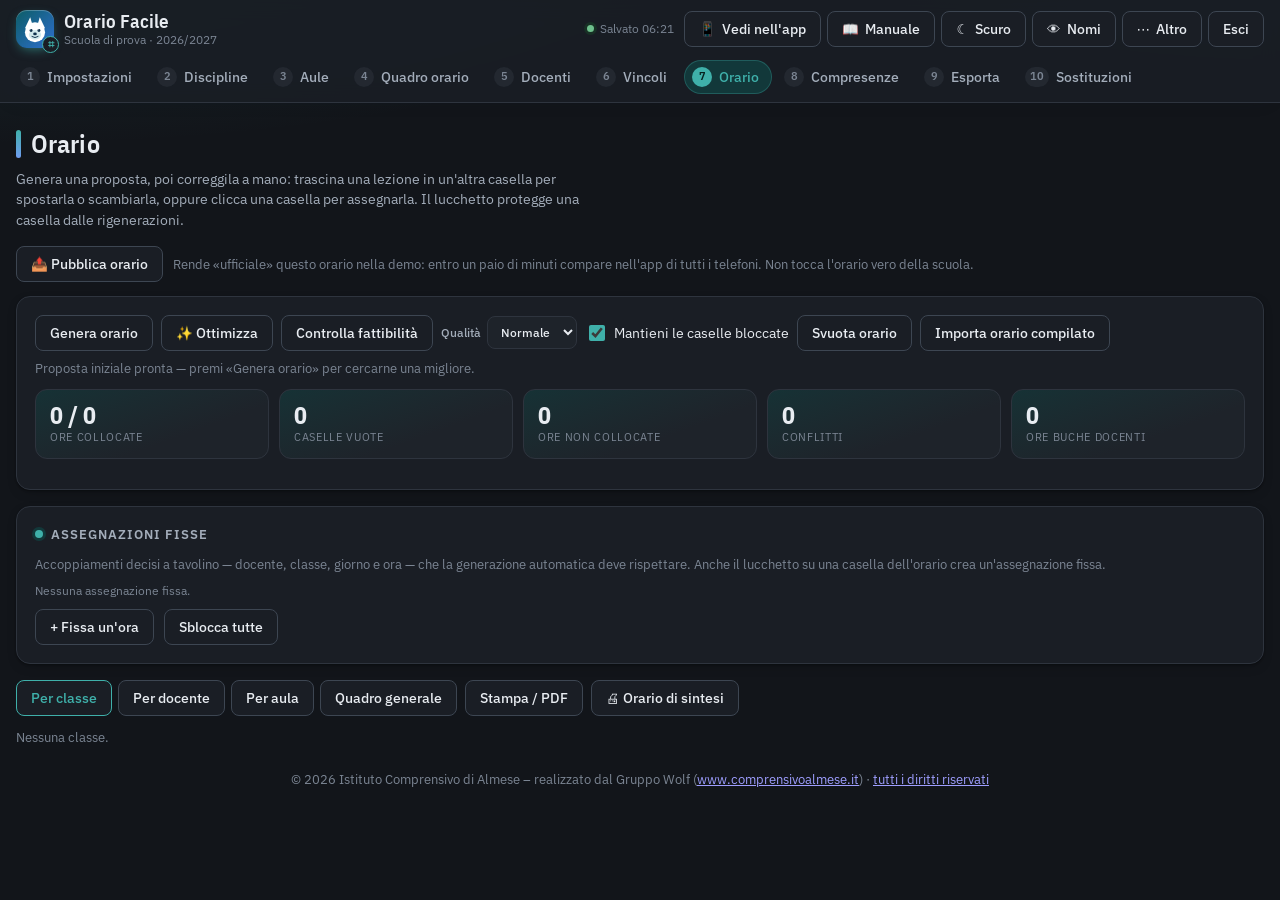
==== commit 65bb6de1: "Add files via upload" ====
--- a/orario-facile/index.html
+++ b/orario-facile/index.html
@@ -718,7 +718,7 @@
    Dati e funzioni di base
    =========================================================== */
 const GIORNI_ALL = ['Lunedì','Martedì','Mercoledì','Giovedì','Venerdì','Sabato'];
-const KEY = 'orariofacile.v2';
+const KEY = 'demoorario.bozza';   // DEMO: nome diverso da 'orariofacile.v2' (il vecchio Orario Facile su questo stesso indirizzo usa quello)
 let _uid = 1;
 const uid = p => (p||'x') + (_uid++).toString(36) + Math.random().toString(36).slice(2,6);
 const esc = s => String(s==null?'':s).replace(/[&<>"']/g, c => ({'&':'&amp;','<':'&lt;','>':'&gt;','"':'&quot;',"'":'&#39;'}[c]));
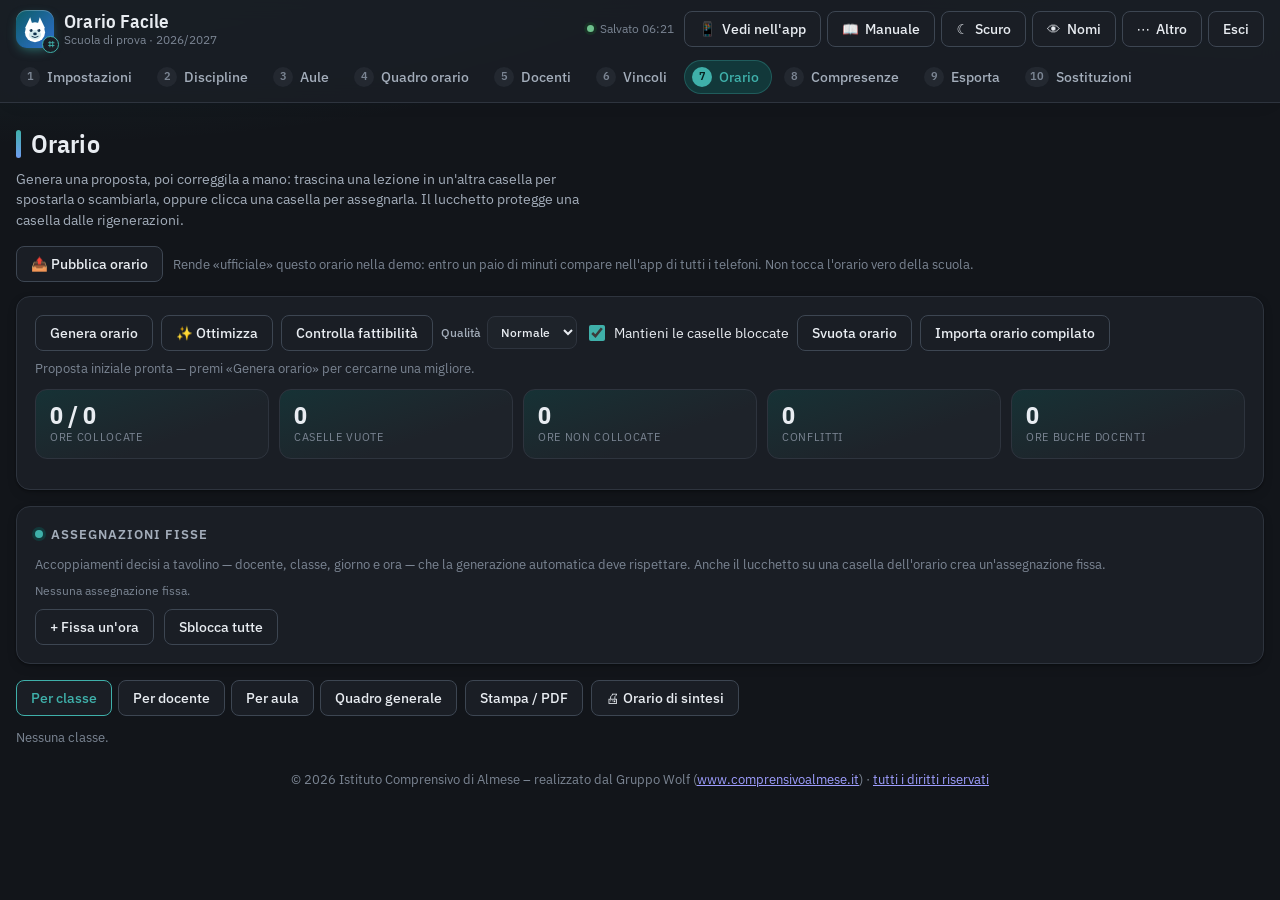
==== commit 0044a5df: "Add files via upload" ====
--- a/orario-facile/index.html
+++ b/orario-facile/index.html
@@ -589,6 +589,22 @@
         sostituzioni, e nell'app vede le voci corrispondenti.</p>
       <div class="row"><button class="btn" id="btnCreaAutorizzazioni">Crea la scheda Autorizzazioni</button>
         <span class="hint" id="statoAutorizzazioni">Una volta sola: copia chi è autorizzato alle sostituzioni nel foglio di prima e aggiunge te.</span></div>
+    </div>
+    <!-- DEMO: lo stesso formato del Foglio database, ma su un file Excel del computer (database-TEST.js, tastiFile) -->
+    <div class="card">
+      <h3>Database completo da file Excel (.xlsx)</h3>
+      <p class="hint">Un unico file con <b>tutti</b> i dati per generare l'orario: giorni e ore di lezione, vincoli, materie, aule,
+        ore di lezione di ogni classe, monte ore per materia (Quadro), docenti con aule, giorno libero, limiti e indisponibilità,
+        ore di cattedra (Cattedre) e, se vuoi, un orario già scritto. È lo stesso formato del Foglio database della scuola.
+        Esempio pronto: <a href="../FOGLIO-PROVA-database-completo-TEST.xlsx" download>FOGLIO-PROVA-database-completo-TEST.xlsx</a>
+        (scuola inventata). Le istruzioni sono nella scheda «Leggimi» del file.</p>
+      <div class="row">
+        <button class="btn" id="btnFileDbCarica">📂 Carica da file Excel</button>
+        <button class="btn ghost" id="btnFileDbSalva">💾 Salva su file Excel</button>
+        <button class="btn ghost" id="btnFileDbModello">📄 Scarica il modello vuoto</button>
+        <input type="file" id="fileDb" accept=".xlsx,.xlsm" hidden>
+        <span class="hint" id="statoFileDb"></span>
+      </div>
     </div>
     <div class="card">
       <h3>Backup completo (.json)</h3>
